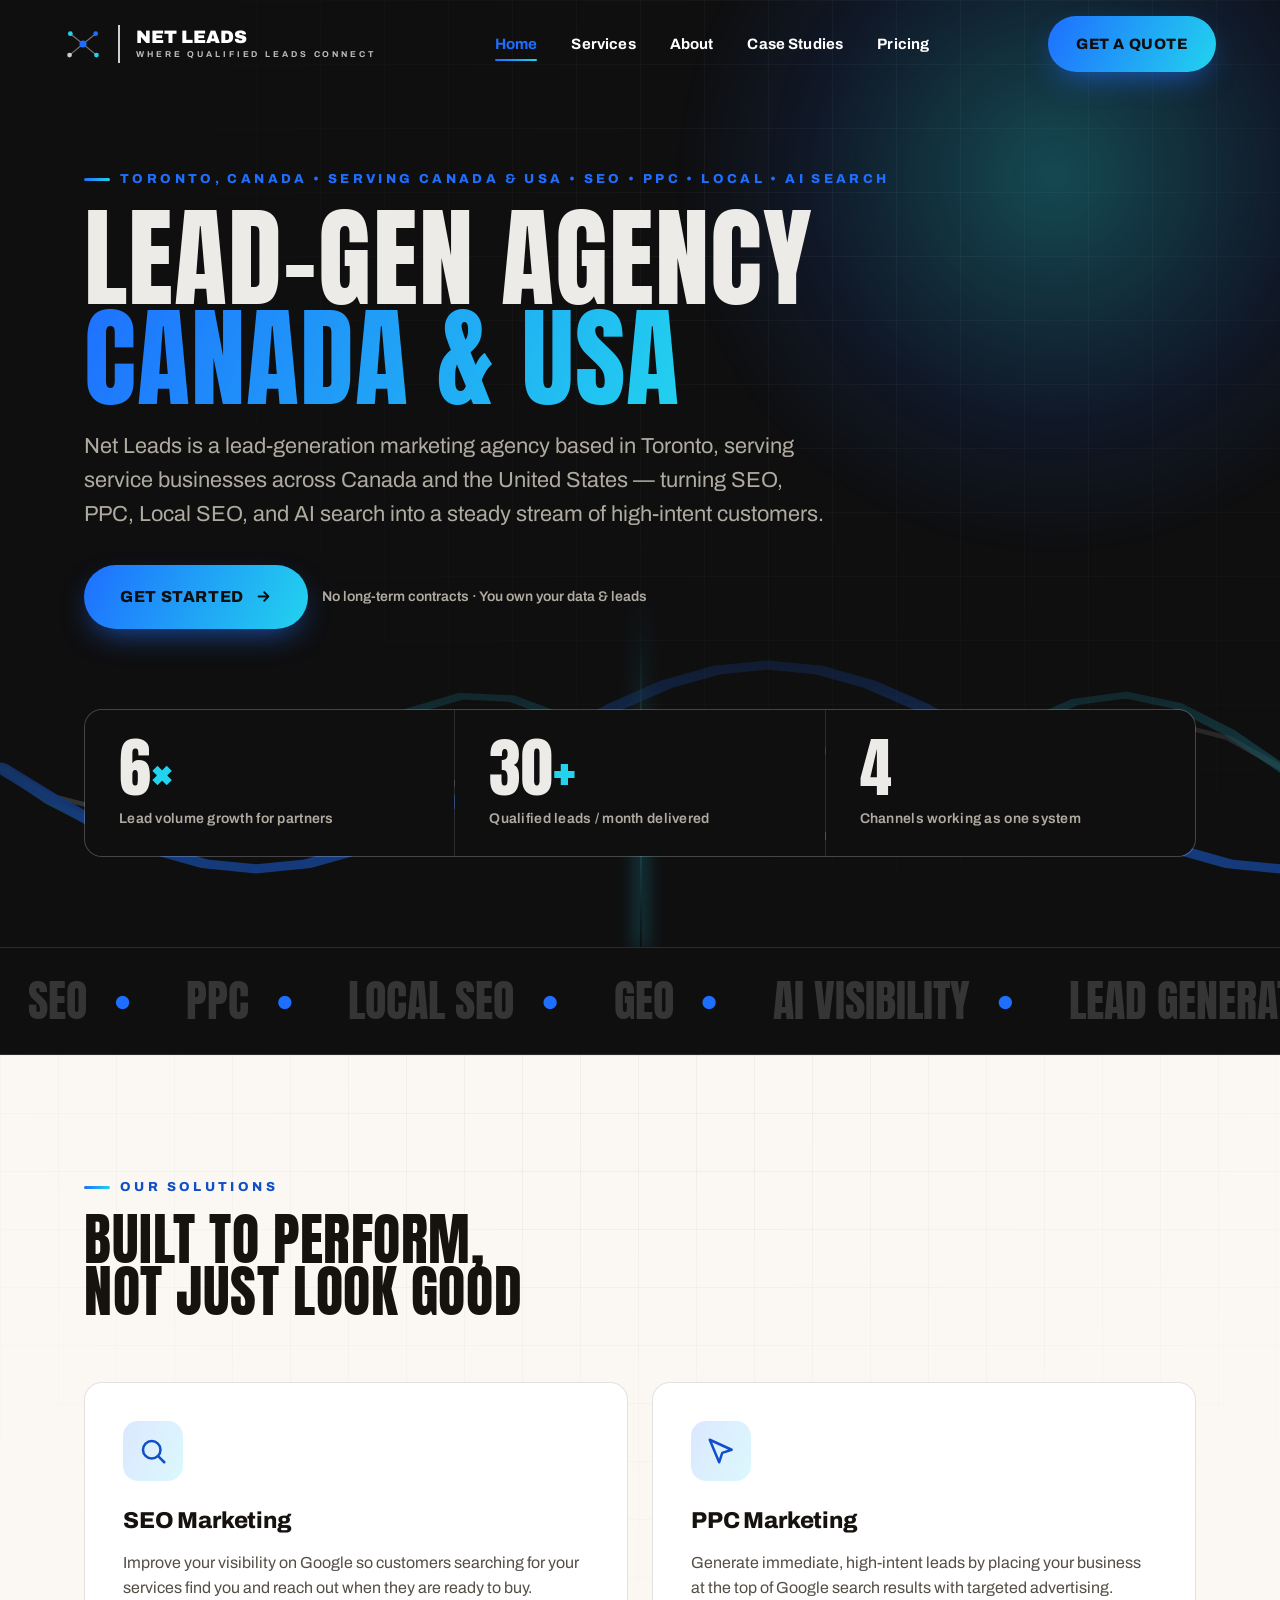
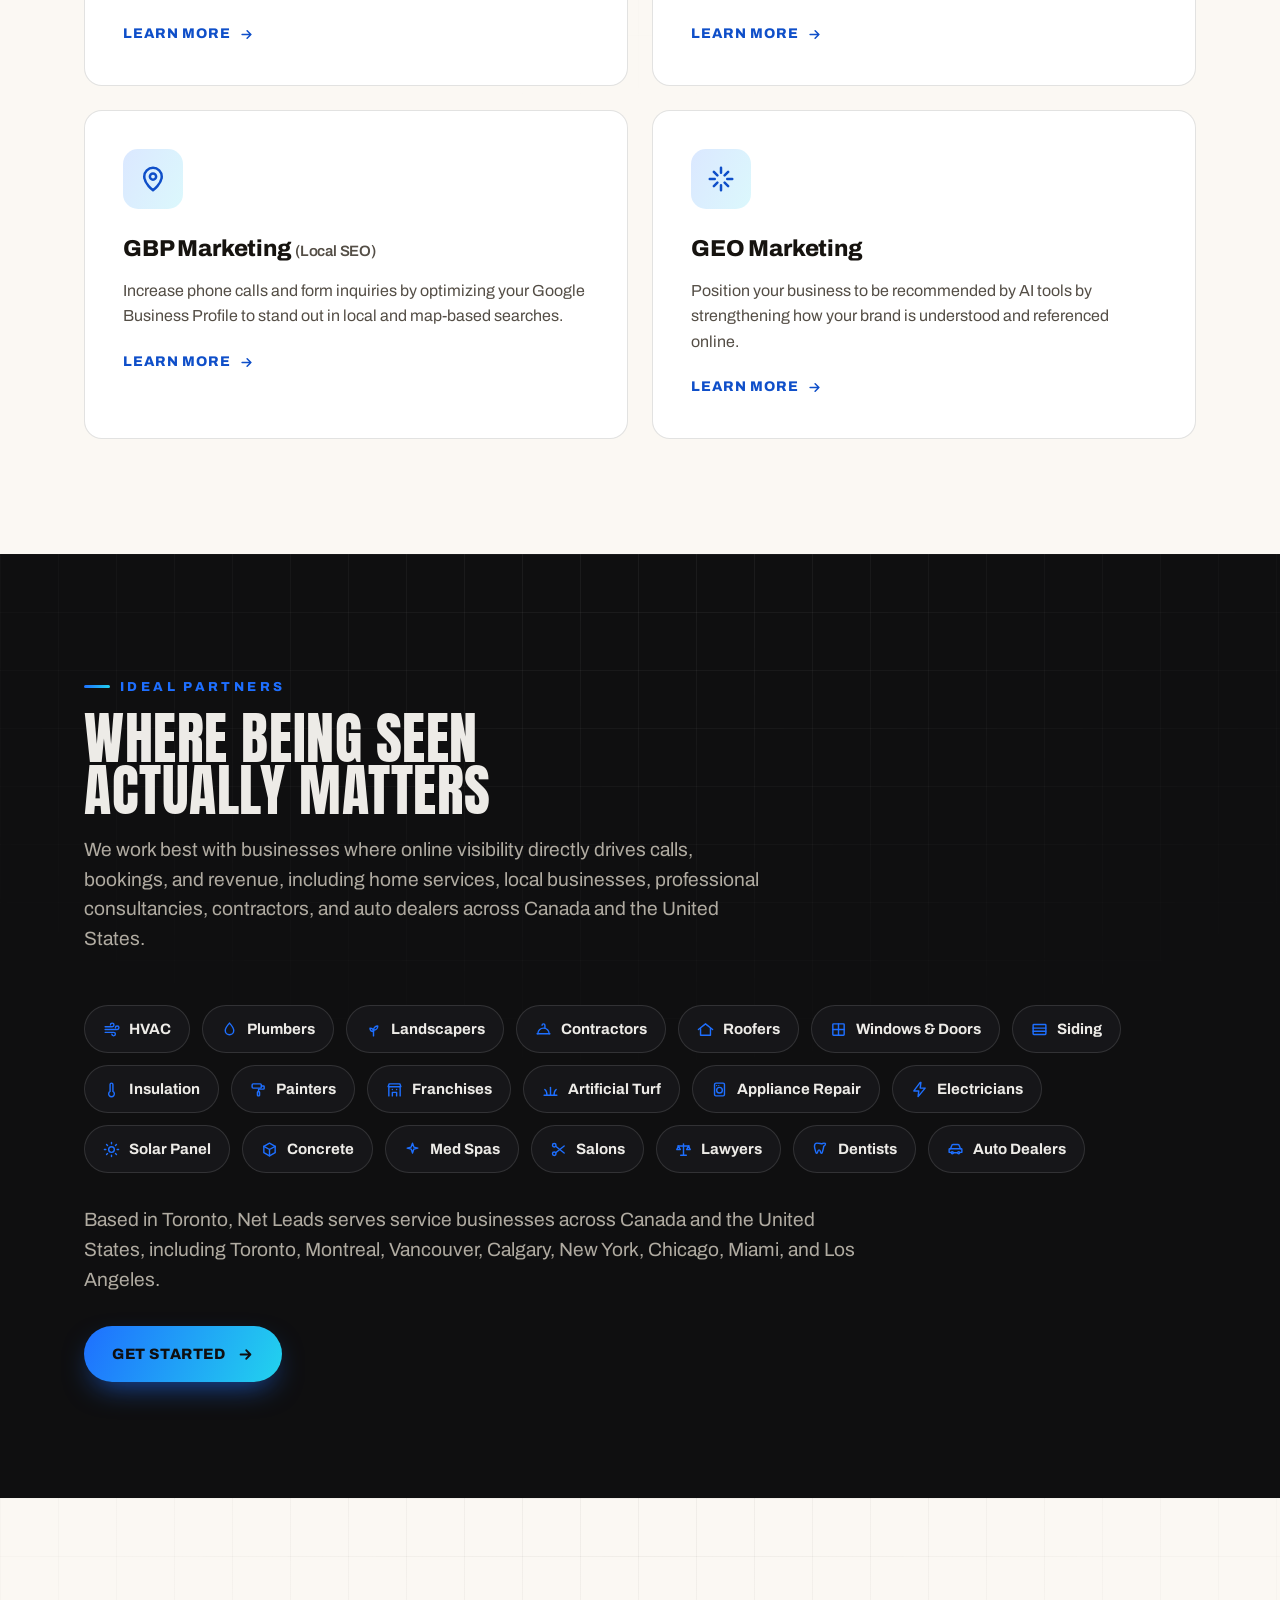
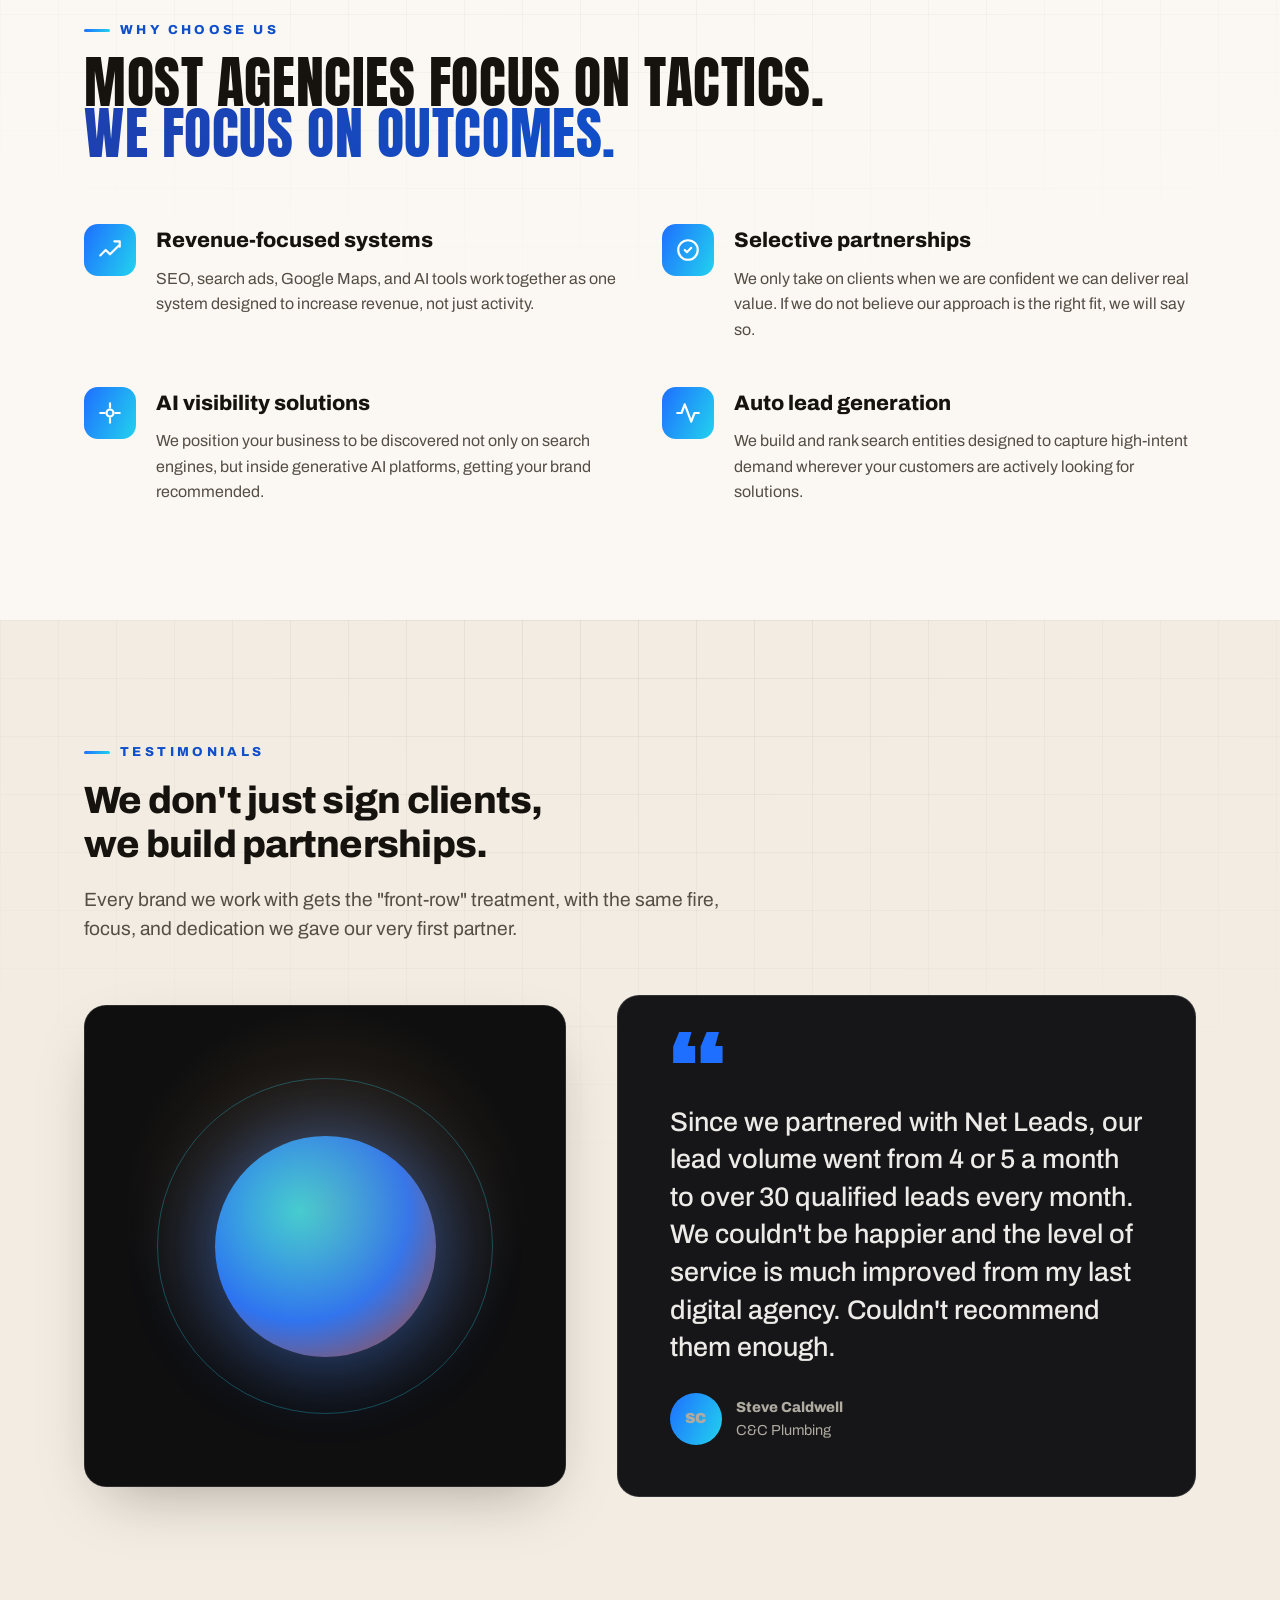
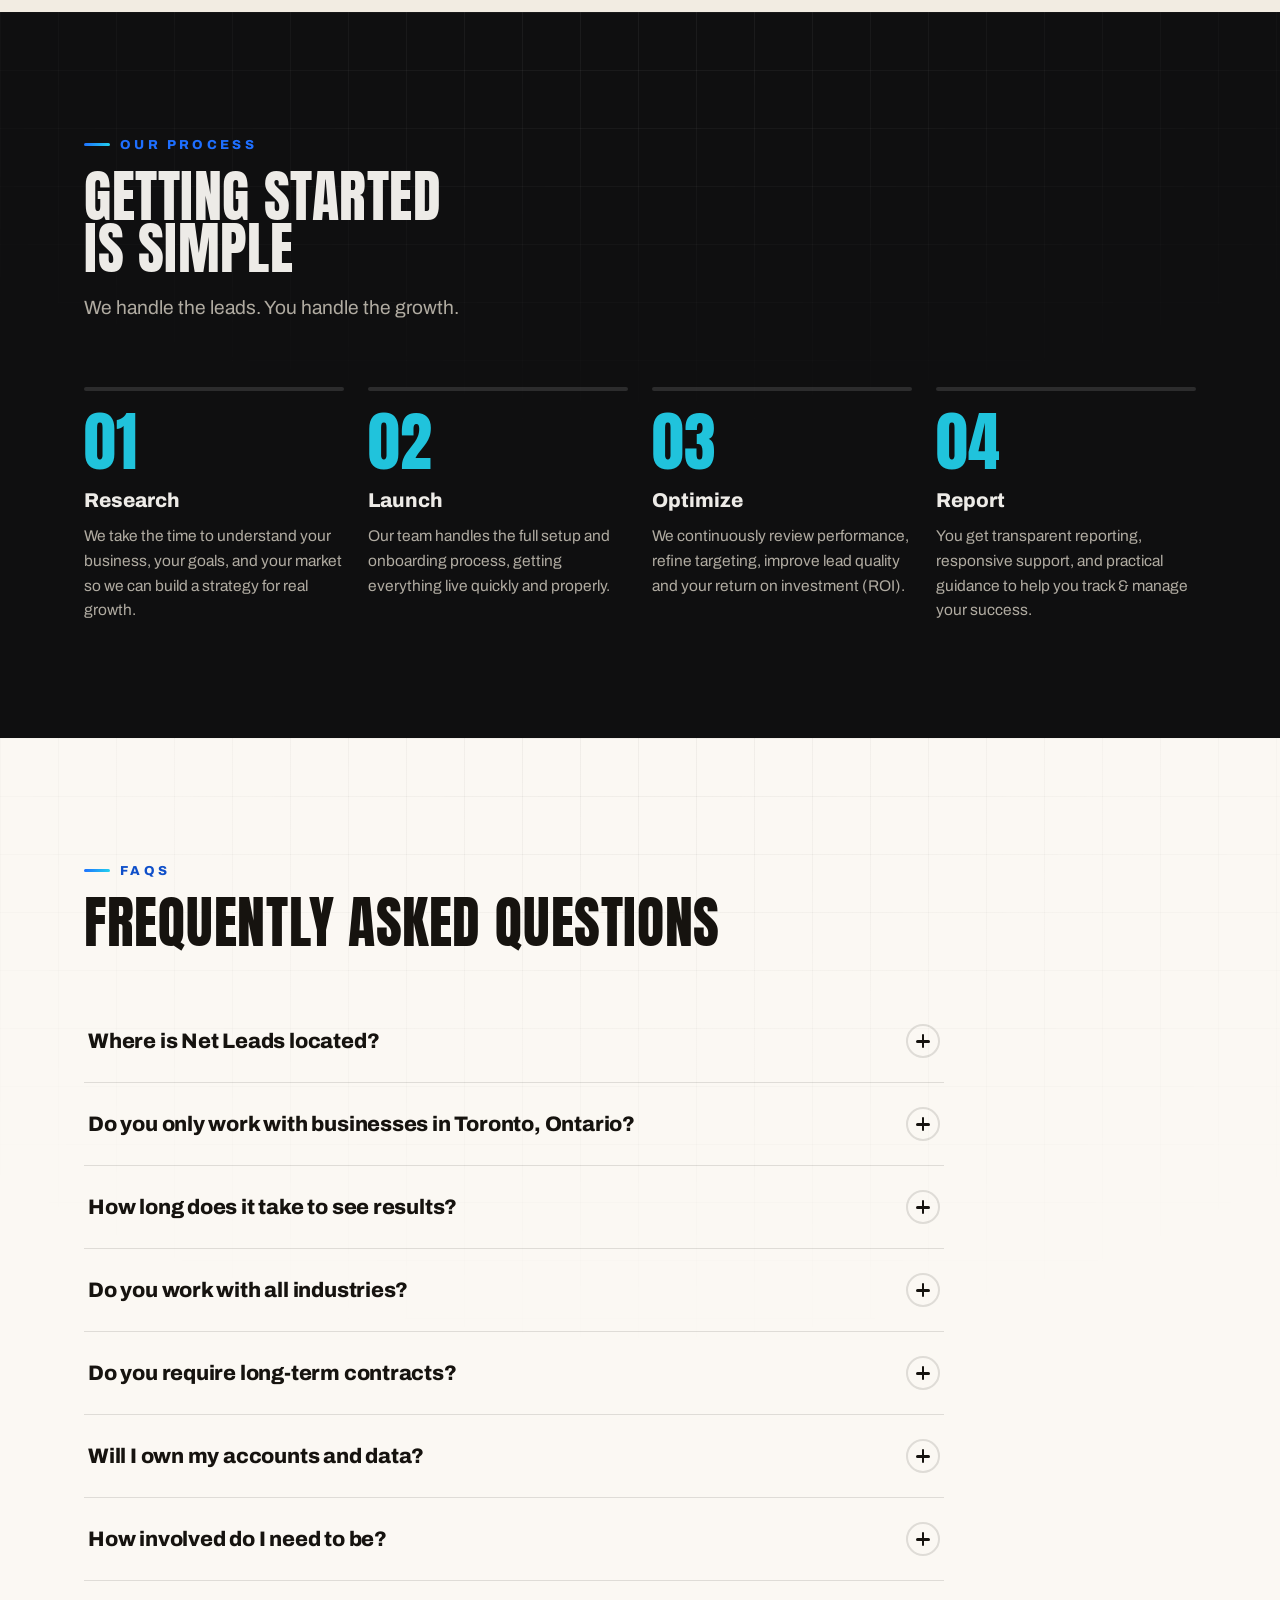
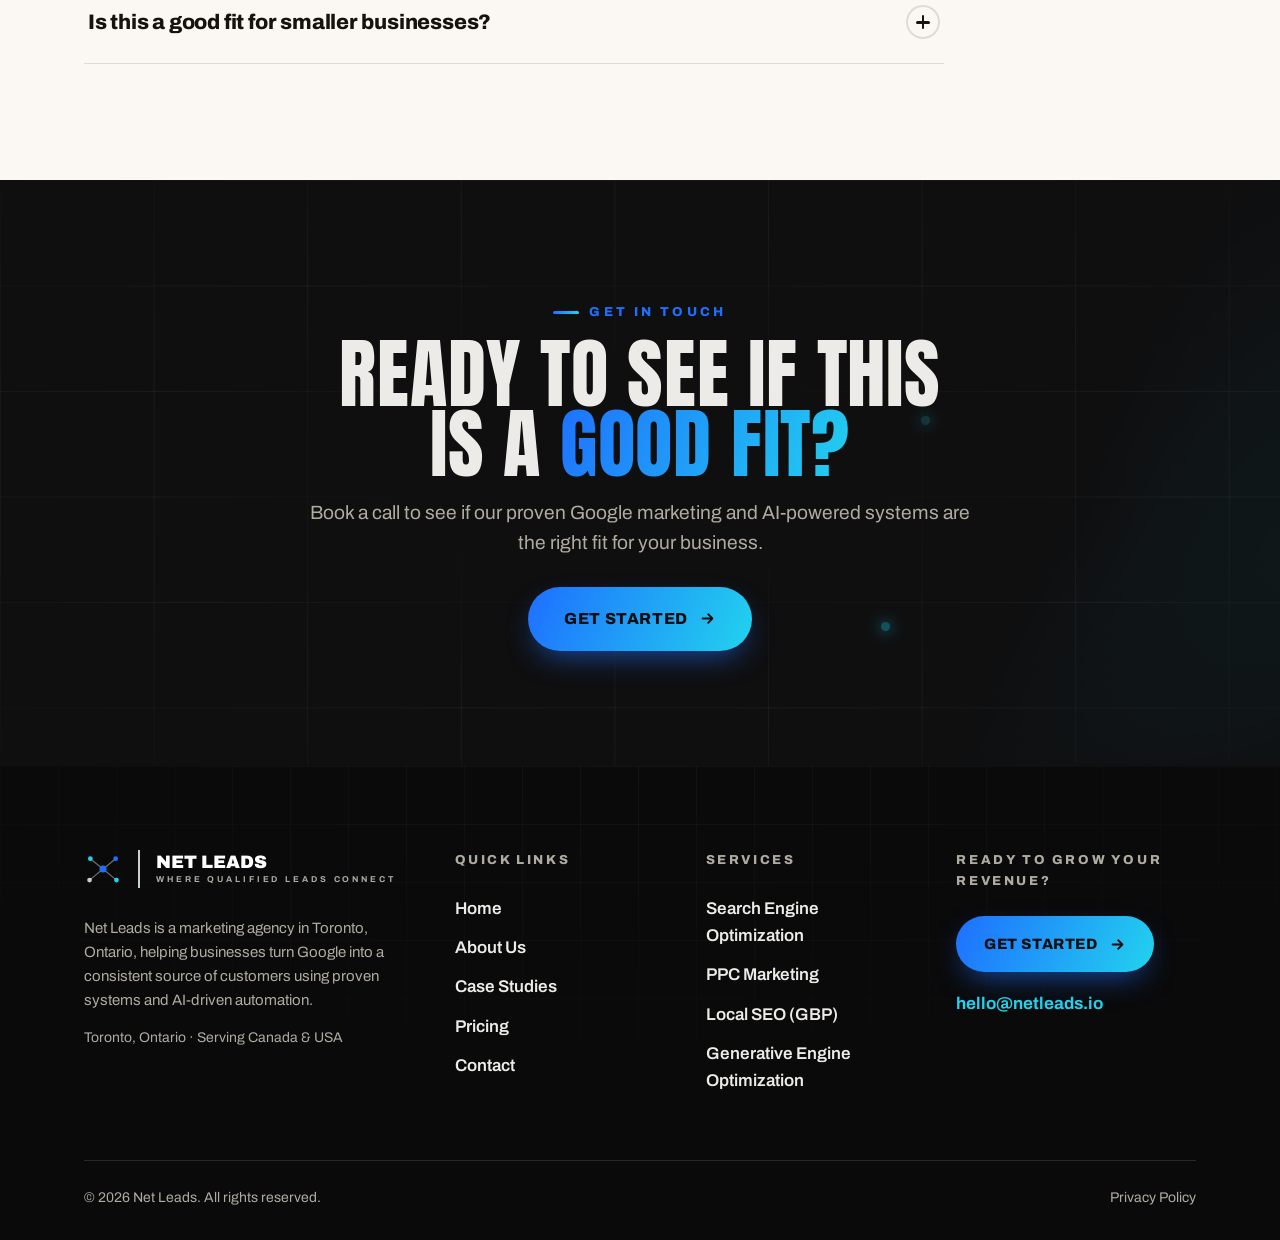
==== index.html @ 5fda244d "Initial Net Leads site (clone of HeadbangerMarketing, recolored electric blue→cyan, network-nodes lo" ====
<!DOCTYPE html>
<html lang="en">
<head>
<meta charset="UTF-8" />
<script>if(location.pathname.endsWith('/index.html'))location.replace(location.pathname.replace(/index\.html$/,'')+location.search+location.hash);</script>
<meta name="viewport" content="width=device-width, initial-scale=1" />
<title>Lead-Gen Marketing Agency Serving Canada &amp; USA | Net Leads</title>
<meta name="description" content="Net Leads is a lead-generation marketing agency based in Toronto and serving Canada &amp; the USA — turning SEO, PPC, Local SEO &amp; AI search into a steady stream of high-intent leads." />
<script>document.documentElement.className += " js";</script>
<link rel="preconnect" href="https://fonts.googleapis.com" />
<link rel="preconnect" href="https://fonts.gstatic.com" crossorigin />
<link href="https://fonts.googleapis.com/css2?family=Anton&family=Archivo:wght@400;500;600;700;800;900&display=swap" rel="stylesheet" />
<link rel="stylesheet" href="/styles.css" />
<link rel="stylesheet" href="/creatives.css" />
<link rel="icon" href="/assets/favicon.svg" type="image/svg+xml" />
<link rel="icon" type="image/png" sizes="32x32" href="/assets/favicon-32.png" />
<link rel="apple-touch-icon" href="/assets/favicon.png" />
<link rel="canonical" href="https://netleads.io/" />
<meta property="og:type" content="website" />
<meta property="og:site_name" content="Net Leads" />
<meta property="og:title" content="Lead-Gen Marketing Agency Serving Canada &amp; USA | Net Leads" />
<meta property="og:description" content="A Toronto-based lead-gen marketing agency turning SEO, PPC, Local SEO &amp; AI search into a steady stream of high-intent leads for service businesses across Canada and the United States." />
<meta property="og:url" content="https://netleads.io/" />
<meta property="og:image" content="https://netleads.io/assets/og.png" />
<meta property="og:image:width" content="1200" />
<meta property="og:image:height" content="630" />
<meta property="og:locale" content="en_CA" />
<meta name="twitter:card" content="summary_large_image" />
<meta name="twitter:title" content="Lead-Gen Marketing Agency Serving Canada &amp; USA | Net Leads" />
<meta name="twitter:description" content="A Toronto-based lead-gen marketing agency turning SEO, PPC, Local SEO &amp; AI search into a steady stream of high-intent leads for service businesses across Canada and the United States." />
<meta name="twitter:image" content="https://netleads.io/assets/og.png" />
<script type="application/ld+json">{"@context": "https://schema.org", "@graph": [{"@type": "ProfessionalService", "@id": "https://netleads.io/#org", "name": "Net Leads", "description": "Net Leads is a lead-generation marketing agency based in Toronto, Ontario, serving service businesses across Canada and the United States with proven SEO, PPC, Local SEO (GBP), and AI search systems that drive a steady, predictable stream of high-intent customers.", "url": "https://netleads.io/", "logo": "https://netleads.io/assets/og.png", "image": "https://netleads.io/assets/og.png", "email": "hello@netleads.io", "telephone": "+1-888-638-5323", "address": {"@type": "PostalAddress", "addressLocality": "Toronto", "addressRegion": "ON", "addressCountry": "CA"}, "geo": {"@type": "GeoCoordinates", "latitude": 43.6532, "longitude": -79.3832}, "knowsAbout": ["Marketing Agency", "Search Engine Optimization", "PPC Marketing", "Local SEO", "Google Business Profile", "Generative Engine Optimization", "AI Search Marketing"], "areaServed": [{"@type": "Country", "name": "Canada"}, {"@type": "Country", "name": "United States"}]}, {"@type": "WebSite", "@id": "https://netleads.io/#website", "url": "https://netleads.io/", "name": "Net Leads", "publisher": {"@id": "https://netleads.io/#org"}}, {"@type": "FAQPage", "mainEntity": [{"@type": "Question", "name": "Where is Net Leads located?", "acceptedAnswer": {"@type": "Answer", "text": "Net Leads is a marketing agency based in Toronto, Ontario, serving service businesses across Canada and the United States. You can reach the team at (888) 638-5323 or hello@netleads.io."}}, {"@type": "Question", "name": "Do you only work with businesses in Toronto, Ontario?", "acceptedAnswer": {"@type": "Answer", "text": "No. Net Leads is based in Toronto, Ontario and works with service businesses across Canada and the United States. In-person strategy for Greater Toronto Area clients when it helps, while everything else is handled remotely."}}, {"@type": "Question", "name": "How long does it take to see results?", "acceptedAnswer": {"@type": "Answer", "text": "Some channels like PPC and AI lead capture can generate leads quickly once launched. SEO, GEO, and GBP are longer-term strategies that build momentum over time. We focus on steady, measurable progress rather than short-lived spikes."}}, {"@type": "Question", "name": "Do you work with all industries?", "acceptedAnswer": {"@type": "Answer", "text": "We work best with service-based businesses that rely on inbound leads and want predictable growth. This includes home services, local businesses, and professional service providers."}}, {"@type": "Question", "name": "Do you require long-term contracts?", "acceptedAnswer": {"@type": "Answer", "text": "We believe trust is earned through performance and communication. While some strategies require time to show full results, our focus is on building partnerships, not locking clients into rigid commitments."}}, {"@type": "Question", "name": "Will I own my accounts and data?", "acceptedAnswer": {"@type": "Answer", "text": "Yes. You always retain ownership of your website, advertising accounts, data, and leads. We build systems that support your business, not dependencies that trap you."}}, {"@type": "Question", "name": "How involved do I need to be?", "acceptedAnswer": {"@type": "Answer", "text": "We handle strategy, setup, and optimization. Your role is to respond to leads and provide feedback so we can continue improving performance. We keep communication simple and focused."}}, {"@type": "Question", "name": "Is this a good fit for smaller businesses?", "acceptedAnswer": {"@type": "Answer", "text": "If your business is ready to handle more leads and wants to grow intentionally, this can be a strong fit. We aim for sustainable growth that aligns with your capacity, not overwhelm."}}]}]}</script>
</head>
<body>

<!-- ===================== NAV ===================== -->
<header class="nav">
  <a class="logo" href="/" aria-label="Net Leads home">
    <span class="netmark netmark--animate" aria-hidden="true"><svg viewBox="0 0 48 48" fill="none"><line class="nm-l" x1="24" y1="24" x2="8" y2="11"/><line class="nm-l" x1="24" y1="24" x2="40" y2="11"/><line class="nm-l" x1="24" y1="24" x2="7" y2="38"/><line class="nm-l" x1="24" y1="24" x2="41" y2="38"/><circle class="nm-s s1" cx="8" cy="11" r="3"/><circle class="nm-s s2" cx="40" cy="11" r="3"/><circle class="nm-s s3" cx="7" cy="38" r="3"/><circle class="nm-s s4" cx="41" cy="38" r="3"/><circle class="nm-c" cx="24" cy="24" r="4.5"/></svg></span>
    <span class="divider" aria-hidden="true"></span>
    <span class="lockup">
      <span class="name">Net Leads</span>
      <span class="tagline">Where Qualified Leads Connect</span>
    </span>
  </a>
  <nav class="nav__links" aria-label="Primary">
    <a class="nav__link is-active" href="/">Home</a>
    <div class="nav__item">
      <a class="nav__link" href="/services/">Services</a>
      <div class="nav__menu">
        <a href="/services/#seo">SEO Marketing</a>
        <a href="/services/#ppc">PPC Marketing</a>
        <a href="/services/#gbp">Local SEO (GBP)</a>
        <a href="/services/#geo">GEO Marketing</a>
      </div>
    </div>
    <a class="nav__link" href="/about/">About</a>
    <a class="nav__link" href="/case-studies/">Case Studies</a>
    <a class="nav__link" href="/pricing/">Pricing</a>
  </nav>
  <div class="nav__right">
    <a class="btn btn--primary" href="/contact/">Get A Quote</a>
    <button class="nav__burger" aria-label="Menu"><span></span></button>
  </div>
</header>

<div class="drawer" aria-hidden="true">
  <a href="/">Home</a>
  <a href="/services/">Services</a>
  <a class="sub" href="/services/#seo">SEO Marketing</a>
  <a class="sub" href="/services/#ppc">PPC Marketing</a>
  <a class="sub" href="/services/#gbp">Local SEO (GBP)</a>
  <a class="sub" href="/services/#geo">GEO Marketing</a>
  <a href="/about/">About</a>
  <a href="/case-studies/">Case Studies</a>
  <a href="/pricing/">Pricing</a>
  <a class="btn btn--primary drawer__cta" href="/contact/">Get A Quote</a>
</div>

<!-- ===================== HERO ===================== -->
<section class="hero">
  <div class="hero__bg" aria-hidden="true">
    <div class="hero__grid"></div>
    <div class="hero__glow"></div>
    <div class="hero__wave"><div class="creative" data-creative="wave"></div></div>
  </div>
  <div class="wrap hero__inner">
    <span class="eyebrow" data-reveal>Toronto, Canada • Serving Canada &amp; USA • SEO • PPC • Local • AI Search</span>
    <h1 class="display h-xxl" data-reveal data-d="1">Lead-Gen Agency<br /><span class="grad-text">Canada &amp; USA</span></h1>
    <p class="lead" data-reveal data-d="2">Net Leads is a lead-generation marketing agency based in Toronto, serving service businesses across Canada and the United States — turning SEO, PPC, Local SEO, and AI search into a steady stream of high-intent customers.</p>
    <div class="hero__cta" data-reveal data-d="3">
      <a class="btn btn--primary btn--lg" href="/contact/">Get Started
        <svg viewBox="0 0 24 24" fill="none" stroke="currentColor" stroke-width="2.5" stroke-linecap="round" stroke-linejoin="round"><path d="M5 12h14M13 6l6 6-6 6"/></svg>
      </a>
<span class="hero__note">No long-term contracts · You own your data &amp; leads</span>
    </div>

    <div class="stats" data-reveal data-d="4">
      <div class="stat">
        <div class="stat__num"><span data-count="6">0</span><span class="unit">×</span></div>
        <div class="stat__label">Lead volume growth for partners</div>
      </div>
      <div class="stat">
        <div class="stat__num"><span data-count="30">0</span><span class="unit">+</span></div>
        <div class="stat__label">Qualified leads / month delivered</div>
      </div>
      <div class="stat">
        <div class="stat__num"><span data-count="4">0</span><span class="unit"></span></div>
        <div class="stat__label">Channels working as one system</div>
      </div>
    </div>
  </div>
</section>

<!-- ===================== MARQUEE ===================== -->
<div class="marquee" aria-hidden="true">
  <div class="marquee__track">
    <span>SEO</span><span>PPC</span><span>Local SEO</span><span>GEO</span><span>AI Visibility</span><span>Lead Generation</span><span>Revenue</span>
    <span>SEO</span><span>PPC</span><span>Local SEO</span><span>GEO</span><span>AI Visibility</span><span>Lead Generation</span><span>Revenue</span>
  </div>
</div>

<!-- ===================== SERVICES ===================== -->
<section class="section" id="services">
  <div class="wrap">
    <div class="head" data-reveal>
      <span class="eyebrow">Our Solutions</span>
      <h2 class="display h-l">Built to Perform,<br />Not Just Look Good</h2>
    </div>
    <div class="cards cards--4">

      <article class="card" data-reveal data-d="1">
        <div class="card__icon" aria-hidden="true">
          <svg viewBox="0 0 24 24" fill="none" stroke="currentColor" stroke-width="2" stroke-linecap="round" stroke-linejoin="round"><circle cx="11" cy="11" r="7"/><path d="m21 21-4.3-4.3"/></svg>
        </div>
        <h3>SEO Marketing</h3>
        <p>Improve your visibility on Google so customers searching for your services find you and reach out when they are ready to buy.</p>
        <a class="card__more" href="/services/#seo">Learn more
          <svg viewBox="0 0 24 24" fill="none" stroke="currentColor" stroke-width="2.5" stroke-linecap="round" stroke-linejoin="round"><path d="M5 12h14M13 6l6 6-6 6"/></svg>
        </a>
      </article>

      <article class="card" data-reveal data-d="2">
        <div class="card__icon" aria-hidden="true">
          <svg viewBox="0 0 24 24" fill="none" stroke="currentColor" stroke-width="2" stroke-linecap="round" stroke-linejoin="round"><path d="m3 3 7.5 18 2.5-7.5L20.5 11 3 3Z"/></svg>
        </div>
        <h3>PPC Marketing</h3>
        <p>Generate immediate, high-intent leads by placing your business at the top of Google search results with targeted advertising.</p>
        <a class="card__more" href="/services/#ppc">Learn more
          <svg viewBox="0 0 24 24" fill="none" stroke="currentColor" stroke-width="2.5" stroke-linecap="round" stroke-linejoin="round"><path d="M5 12h14M13 6l6 6-6 6"/></svg>
        </a>
      </article>

      <article class="card" data-reveal data-d="3">
        <div class="card__icon" aria-hidden="true">
          <svg viewBox="0 0 24 24" fill="none" stroke="currentColor" stroke-width="2" stroke-linecap="round" stroke-linejoin="round"><path d="M12 21s-7-5.2-7-11a7 7 0 0 1 14 0c0 5.8-7 11-7 11Z"/><circle cx="12" cy="10" r="2.5"/></svg>
        </div>
        <h3>GBP Marketing <span style="color:var(--text-mut);font-weight:600;font-size:15px">(Local SEO)</span></h3>
        <p>Increase phone calls and form inquiries by optimizing your Google Business Profile to stand out in local and map-based searches.</p>
        <a class="card__more" href="/services/#gbp">Learn more
          <svg viewBox="0 0 24 24" fill="none" stroke="currentColor" stroke-width="2.5" stroke-linecap="round" stroke-linejoin="round"><path d="M5 12h14M13 6l6 6-6 6"/></svg>
        </a>
      </article>

      <article class="card" data-reveal data-d="4">
        <div class="card__icon" aria-hidden="true">
          <svg viewBox="0 0 24 24" fill="none" stroke="currentColor" stroke-width="2" stroke-linecap="round" stroke-linejoin="round"><path d="M12 3v4M12 17v4M3 12h4M17 12h4M6.3 6.3l2.8 2.8M14.9 14.9l2.8 2.8M17.7 6.3l-2.8 2.8M9.1 14.9l-2.8 2.8"/></svg>
        </div>
        <h3>GEO Marketing</h3>
        <p>Position your business to be recommended by AI tools by strengthening how your brand is understood and referenced online.</p>
        <a class="card__more" href="/services/#geo">Learn more
          <svg viewBox="0 0 24 24" fill="none" stroke="currentColor" stroke-width="2.5" stroke-linecap="round" stroke-linejoin="round"><path d="M5 12h14M13 6l6 6-6 6"/></svg>
        </a>
      </article>

    </div>
  </div>
</section>

<!-- ===================== IDEAL PARTNERS ===================== -->
<section class="section section--ink">
  <div class="wrap">
    <div class="head" data-reveal>
      <span class="eyebrow">Ideal Partners</span>
      <h2 class="display h-l">Where Being Seen<br />Actually Matters</h2>
      <p class="lead">We work best with businesses where online visibility directly drives calls, bookings, and revenue, including home services, local businesses, professional consultancies, contractors, and auto dealers across Canada and the United States.</p>
    </div>
    <div class="tags" data-reveal data-d="1">
      <span class="tag"><svg viewBox="0 0 24 24" fill="none" stroke="currentColor" stroke-width="2" stroke-linecap="round" stroke-linejoin="round"><path d="M3 8h10a2.5 2.5 0 1 0-2.5-2.5"/><path d="M3 12h17a2.5 2.5 0 1 0-2.5-2.5"/><path d="M3 16h12a2.5 2.5 0 1 1-2.5 2.5"/></svg>HVAC</span>
      <span class="tag"><svg viewBox="0 0 24 24" fill="none" stroke="currentColor" stroke-width="2" stroke-linecap="round" stroke-linejoin="round"><path d="M12 3s6 6.5 6 10.5a6 6 0 0 1-12 0C6 9.5 12 3 12 3Z"/></svg>Plumbers</span>
      <span class="tag"><svg viewBox="0 0 24 24" fill="none" stroke="currentColor" stroke-width="2" stroke-linecap="round" stroke-linejoin="round"><path d="M12 21v-8"/><path d="M12 13c0-3.3 2.7-6 6-6 0 3.3-2.7 6-6 6Z"/><path d="M12 15c0-2.8-2.2-5-5-5 0 2.8 2.2 5 5 5Z"/></svg>Landscapers</span>
      <span class="tag"><svg viewBox="0 0 24 24" fill="none" stroke="currentColor" stroke-width="2" stroke-linecap="round" stroke-linejoin="round"><path d="M3 18h18"/><path d="M4 18a8 8 0 0 1 16 0"/><path d="M10 6a2 2 0 0 1 4 0v4"/></svg>Contractors</span>
      <span class="tag"><svg viewBox="0 0 24 24" fill="none" stroke="currentColor" stroke-width="2" stroke-linecap="round" stroke-linejoin="round"><path d="M2 12l10-8 10 8"/><path d="M5 10.5V20h14v-9.5"/></svg>Roofers</span>
      <span class="tag"><svg viewBox="0 0 24 24" fill="none" stroke="currentColor" stroke-width="2" stroke-linecap="round" stroke-linejoin="round"><rect x="4" y="4" width="16" height="16" rx="1"/><path d="M12 4v16M4 12h16"/></svg>Windows &amp; Doors</span>
      <span class="tag"><svg viewBox="0 0 24 24" fill="none" stroke="currentColor" stroke-width="2" stroke-linecap="round" stroke-linejoin="round"><rect x="3" y="5" width="18" height="14" rx="1"/><path d="M3 10h18M3 14.5h18"/></svg>Siding</span>
      <span class="tag"><svg viewBox="0 0 24 24" fill="none" stroke="currentColor" stroke-width="2" stroke-linecap="round" stroke-linejoin="round"><path d="M14 14.8V5a2 2 0 1 0-4 0v9.8a4 4 0 1 0 4 0Z"/></svg>Insulation</span>
      <span class="tag"><svg viewBox="0 0 24 24" fill="none" stroke="currentColor" stroke-width="2" stroke-linecap="round" stroke-linejoin="round"><rect x="3" y="4" width="13" height="6" rx="1.5"/><path d="M16 7h3a1 1 0 0 1 1 1v2.5a1 1 0 0 1-1 1h-6a1 1 0 0 0-1 1V15"/><rect x="10.5" y="15" width="3" height="6" rx="1"/></svg>Painters</span>
      <span class="tag"><svg viewBox="0 0 24 24" fill="none" stroke="currentColor" stroke-width="2" stroke-linecap="round" stroke-linejoin="round"><path d="M4 21V8h16v13"/><path d="M3 8l1.5-4h15L21 8"/><path d="M9 21v-5h6v5"/><path d="M9 12h.01M15 12h.01"/></svg>Franchises</span>
      <span class="tag"><svg viewBox="0 0 24 24" fill="none" stroke="currentColor" stroke-width="2" stroke-linecap="round" stroke-linejoin="round"><path d="M3 20h18"/><path d="M7 20c0-4-1-6.5-3-8"/><path d="M12 20V9"/><path d="M17 20c0-4 1-6.5 3-8"/></svg>Artificial Turf</span>
      <span class="tag"><svg viewBox="0 0 24 24" fill="none" stroke="currentColor" stroke-width="2" stroke-linecap="round" stroke-linejoin="round"><rect x="5" y="3" width="14" height="18" rx="2"/><circle cx="12" cy="13" r="4"/><path d="M8 6.5h.01M11 6.5h.01"/></svg>Appliance Repair</span>
      <span class="tag"><svg viewBox="0 0 24 24" fill="none" stroke="currentColor" stroke-width="2" stroke-linecap="round" stroke-linejoin="round"><path d="M13 2L4 14h7l-1 8 10-12h-7l1-8Z"/></svg>Electricians</span>
      <span class="tag"><svg viewBox="0 0 24 24" fill="none" stroke="currentColor" stroke-width="2" stroke-linecap="round" stroke-linejoin="round"><circle cx="12" cy="12" r="4"/><path d="M12 2v2M12 20v2M2 12h2M20 12h2M5 5l1.4 1.4M17.6 17.6L19 19M19 5l-1.4 1.4M6.4 17.6L5 19"/></svg>Solar Panel</span>
      <span class="tag"><svg viewBox="0 0 24 24" fill="none" stroke="currentColor" stroke-width="2" stroke-linecap="round" stroke-linejoin="round"><path d="M12 3l8 4.5v9L12 21l-8-4.5v-9L12 3Z"/><path d="M4 7.5l8 4.5 8-4.5M12 12v9"/></svg>Concrete</span>
      <span class="tag"><svg viewBox="0 0 24 24" fill="none" stroke="currentColor" stroke-width="2" stroke-linecap="round" stroke-linejoin="round"><path d="M12 3l1.9 5.6L19.5 10l-5.6 1.4L12 17l-1.9-5.6L4.5 10l5.6-1.4L12 3Z"/></svg>Med Spas</span>
      <span class="tag"><svg viewBox="0 0 24 24" fill="none" stroke="currentColor" stroke-width="2" stroke-linecap="round" stroke-linejoin="round"><circle cx="6" cy="6" r="2.5"/><circle cx="6" cy="18" r="2.5"/><path d="M8 7.5L20 17M8 16.5L20 7"/></svg>Salons</span>
      <span class="tag"><svg viewBox="0 0 24 24" fill="none" stroke="currentColor" stroke-width="2" stroke-linecap="round" stroke-linejoin="round"><path d="M12 4v16"/><path d="M8 20h8"/><path d="M4 7h16"/><path d="M5 7l-2.5 5h5L5 7Z"/><path d="M19 7l-2.5 5h5L19 7Z"/></svg>Lawyers</span>
      <span class="tag"><svg viewBox="0 0 24 24" fill="none" stroke="currentColor" stroke-width="2" stroke-linecap="round" stroke-linejoin="round"><path d="M7 3c-2.2 0-3.5 1.6-3.5 4.5 0 3.5 1.2 5.5 2 8.5.5 1.8 2 2 2.4-.2.3-1.7.5-3.3 2.1-3.3s1.8 1.6 2.1 3.3c.4 2.2 1.9 2 2.4.2.8-3 2-5 2-8.5C20.5 4.6 19.2 3 17 3c-1.4 0-2.3.8-3 .8S8.4 3 7 3Z"/></svg>Dentists</span>
      <span class="tag"><svg viewBox="0 0 24 24" fill="none" stroke="currentColor" stroke-width="2" stroke-linecap="round" stroke-linejoin="round"><path d="M5 11l1.6-4.4A2 2 0 0 1 8.5 5h7a2 2 0 0 1 1.9 1.6L19 11"/><path d="M4 11h16a1 1 0 0 1 1 1v4h-3M7 16H3v-4a1 1 0 0 1 1-1"/><circle cx="7.5" cy="16.5" r="1.5"/><circle cx="16.5" cy="16.5" r="1.5"/><path d="M9 16.5h6"/></svg>Auto Dealers</span>
    </div>
    <p class="lead" style="margin-top:32px;max-width:780px" data-reveal data-d="2">Based in Toronto, Net Leads serves service businesses across Canada and the United States, including Toronto, Montreal, Vancouver, Calgary, New York, Chicago, Miami, and Los Angeles.</p>
    <div style="margin-top:32px" data-reveal data-d="3">
      <a class="btn btn--primary" href="/contact/">Get Started
        <svg viewBox="0 0 24 24" fill="none" stroke="currentColor" stroke-width="2.5" stroke-linecap="round" stroke-linejoin="round"><path d="M5 12h14M13 6l6 6-6 6"/></svg>
      </a>
    </div>
  </div>
</section>

<!-- ===================== WHY US ===================== -->
<section class="section">
  <div class="wrap">
    <div class="head" data-reveal>
      <span class="eyebrow">Why Choose Us</span>
      <h2 class="display h-l">Most agencies focus on tactics.<br /><span class="grad-text">We focus on outcomes.</span></h2>
    </div>
    <div class="cards cards--two">
      <div class="feat" data-reveal data-d="1">
        <div class="feat__mark" aria-hidden="true"><svg viewBox="0 0 24 24" fill="none" stroke="currentColor" stroke-width="2" stroke-linecap="round" stroke-linejoin="round"><path d="M3 17l5-5 4 4 8-8"/><path d="M16 4h5v5"/></svg></div>
        <div><h3>Revenue-focused systems</h3><p>SEO, search ads, Google Maps, and AI tools work together as one system designed to increase revenue, not just activity.</p></div>
      </div>
      <div class="feat" data-reveal data-d="2">
        <div class="feat__mark" aria-hidden="true"><svg viewBox="0 0 24 24" fill="none" stroke="currentColor" stroke-width="2" stroke-linecap="round" stroke-linejoin="round"><path d="M9 12l2 2 4-4"/><circle cx="12" cy="12" r="9"/></svg></div>
        <div><h3>Selective partnerships</h3><p>We only take on clients when we are confident we can deliver real value. If we do not believe our approach is the right fit, we will say so.</p></div>
      </div>
      <div class="feat" data-reveal data-d="3">
        <div class="feat__mark" aria-hidden="true"><svg viewBox="0 0 24 24" fill="none" stroke="currentColor" stroke-width="2" stroke-linecap="round" stroke-linejoin="round"><path d="M12 3v4M12 17v4M3 12h4M17 12h4"/><circle cx="12" cy="12" r="3.2"/></svg></div>
        <div><h3>AI visibility solutions</h3><p>We position your business to be discovered not only on search engines, but inside generative AI platforms, getting your brand recommended.</p></div>
      </div>
      <div class="feat" data-reveal data-d="4">
        <div class="feat__mark" aria-hidden="true"><svg viewBox="0 0 24 24" fill="none" stroke="currentColor" stroke-width="2" stroke-linecap="round" stroke-linejoin="round"><path d="M22 12h-4l-3 8-6-16-3 8H2"/></svg></div>
        <div><h3>Auto lead generation</h3><p>We build and rank search entities designed to capture high-intent demand wherever your customers are actively looking for solutions.</p></div>
      </div>
    </div>
  </div>
</section>

<!-- ===================== TESTIMONIAL ===================== -->
<section class="section section--paper2">
  <div class="wrap">
    <div class="head" style="max-width:680px;margin-bottom:clamp(36px,4vw,52px)" data-reveal>
      <span class="eyebrow">Testimonials</span>
      <h2 class="display h-m" style="text-transform:none;font-family:var(--font-body);font-weight:800;letter-spacing:-.02em;line-height:1.15">We don't just sign clients, we build partnerships.</h2>
      <p class="lead">Every brand we work with gets the "front-row" treatment, with the same fire, focus, and dedication we gave our very first partner.</p>
    </div>
    <div class="quote-wrap">
      <div data-reveal>
        <div class="quote-media"><div class="creative creative--glow" data-creative="orb" aria-hidden="true"></div></div>
      </div>
      <div class="quote" data-reveal data-d="1">
        <span class="mark" aria-hidden="true">&ldquo;</span>
        <blockquote>Since we partnered with Net Leads, our lead volume went from 4 or 5 a month to over 30 qualified leads every month. We couldn't be happier and the level of service is much improved from my last digital agency. Couldn't recommend them enough.</blockquote>
        <div class="who">
          <span class="ava" aria-hidden="true">SC</span>
          <span><b>Steve Caldwell</b><span>C&amp;C Plumbing</span></span>
        </div>
      </div>
    </div>
  </div>
</section>

<!-- ===================== PROCESS ===================== -->
<section class="section section--ink">
  <div class="wrap">
    <div class="head" data-reveal>
      <span class="eyebrow">Our Process</span>
      <h2 class="display h-l">Getting Started<br />Is Simple</h2>
      <p class="lead">We handle the leads. You handle the growth.</p>
    </div>
    <div class="steps">
      <div class="step" data-reveal data-d="1"><h3>Research</h3><p>We take the time to understand your business, your goals, and your market so we can build a strategy for real growth.</p></div>
      <div class="step" data-reveal data-d="2"><h3>Launch</h3><p>Our team handles the full setup and onboarding process, getting everything live quickly and properly.</p></div>
      <div class="step" data-reveal data-d="3"><h3>Optimize</h3><p>We continuously review performance, refine targeting, improve lead quality and your return on investment (ROI).</p></div>
      <div class="step" data-reveal data-d="4"><h3>Report</h3><p>You get transparent reporting, responsive support, and practical guidance to help you track &amp; manage your success.</p></div>
    </div>
  </div>
</section>

<!-- ===================== FAQ ===================== -->
<section class="section">
  <div class="wrap">
    <div class="head" data-reveal>
      <span class="eyebrow">FAQs</span>
      <h2 class="display h-l">Frequently Asked Questions</h2>
    </div>
    <div class="faq" data-reveal data-d="1">
      <div class="faq__item">
        <button class="faq__q">Where is Net Leads located?<span class="pm" aria-hidden="true"></span></button>
        <div class="faq__a"><div class="faq__a-inner">Net Leads is a marketing agency based in Toronto, Ontario, serving service businesses across Canada and the United States. You can reach the team at hello@netleads.io.</div></div>
      </div>
      <div class="faq__item">
        <button class="faq__q">Do you only work with businesses in Toronto, Ontario?<span class="pm" aria-hidden="true"></span></button>
        <div class="faq__a"><div class="faq__a-inner">No. Net Leads is based in Toronto, Ontario and works with service businesses across Canada and the United States. In-person strategy for Greater Toronto Area clients when it helps, while everything else is handled remotely.</div></div>
      </div>
      <div class="faq__item">
        <button class="faq__q">How long does it take to see results?<span class="pm" aria-hidden="true"></span></button>
        <div class="faq__a"><div class="faq__a-inner">Some channels like PPC and AI lead capture can generate leads quickly once launched. SEO, GEO, and GBP are longer-term strategies that build momentum over time. We focus on steady, measurable progress rather than short-lived spikes.</div></div>
      </div>
      <div class="faq__item">
        <button class="faq__q">Do you work with all industries?<span class="pm" aria-hidden="true"></span></button>
        <div class="faq__a"><div class="faq__a-inner">We work best with service-based businesses that rely on inbound leads and want predictable growth. This includes home services, local businesses, and professional service providers.</div></div>
      </div>
      <div class="faq__item">
        <button class="faq__q">Do you require long-term contracts?<span class="pm" aria-hidden="true"></span></button>
        <div class="faq__a"><div class="faq__a-inner">We believe trust is earned through performance and communication. While some strategies require time to show full results, our focus is on building partnerships, not locking clients into rigid commitments.</div></div>
      </div>
      <div class="faq__item">
        <button class="faq__q">Will I own my accounts and data?<span class="pm" aria-hidden="true"></span></button>
        <div class="faq__a"><div class="faq__a-inner">Yes. You always retain ownership of your website, advertising accounts, data, and leads. We build systems that support your business, not dependencies that trap you.</div></div>
      </div>
      <div class="faq__item">
        <button class="faq__q">How involved do I need to be?<span class="pm" aria-hidden="true"></span></button>
        <div class="faq__a"><div class="faq__a-inner">We handle strategy, setup, and optimization. Your role is to respond to leads and provide feedback so we can continue improving performance. We keep communication simple and focused.</div></div>
      </div>
      <div class="faq__item">
        <button class="faq__q">Is this a good fit for smaller businesses?<span class="pm" aria-hidden="true"></span></button>
        <div class="faq__a"><div class="faq__a-inner">If your business is ready to handle more leads and wants to grow intentionally, this can be a strong fit. We aim for sustainable growth that aligns with your capacity, not overwhelm.</div></div>
      </div>
    </div>
  </div>
</section>

<!-- ===================== CTA BAND ===================== -->
<section class="section section--ink ctaband">
  <div class="ctaband__bg" aria-hidden="true"><div class="creative" data-creative="pulsegrid" data-blips="3"></div></div>
  <div class="wrap ctaband__inner" data-reveal>
    <span class="eyebrow eyebrow--center">Get In Touch</span>
    <h2 class="display h-xl" style="margin-top:16px">Ready to See If This<br />Is a <span class="grad-text">Good Fit?</span></h2>
    <p class="lead" style="margin:18px auto 0">Book a call to see if our proven Google marketing and AI-powered systems are the right fit for your business.</p>
    <a class="btn btn--primary btn--lg" href="/contact/">Get Started
      <svg viewBox="0 0 24 24" fill="none" stroke="currentColor" stroke-width="2.5" stroke-linecap="round" stroke-linejoin="round"><path d="M5 12h14M13 6l6 6-6 6"/></svg>
    </a>
  </div>
</section>

<!-- ===================== FOOTER ===================== -->
<footer class="footer">
  <div class="wrap">
    <div class="footer__top">
      <div class="footer__brand">
        <a class="logo" href="/" style="color:#fff" aria-label="Net Leads home">
          <span class="netmark" aria-hidden="true"><svg viewBox="0 0 48 48" fill="none"><line class="nm-l" x1="24" y1="24" x2="8" y2="11"/><line class="nm-l" x1="24" y1="24" x2="40" y2="11"/><line class="nm-l" x1="24" y1="24" x2="7" y2="38"/><line class="nm-l" x1="24" y1="24" x2="41" y2="38"/><circle class="nm-s s1" cx="8" cy="11" r="3"/><circle class="nm-s s2" cx="40" cy="11" r="3"/><circle class="nm-s s3" cx="7" cy="38" r="3"/><circle class="nm-s s4" cx="41" cy="38" r="3"/><circle class="nm-c" cx="24" cy="24" r="4.5"/></svg></span>
          <span class="divider" aria-hidden="true"></span>
          <span class="lockup"><span class="name">Net Leads</span><span class="tagline">Where Qualified Leads Connect</span></span>
        </a>
        <p>Net Leads is a marketing agency in Toronto, Ontario, helping businesses turn Google into a consistent source of customers using proven systems and AI-driven automation.</p>
        <p class="footer__nap" style="margin-top:14px;font-size:14px;line-height:1.7;color:var(--text-onink-mut)">Toronto, Ontario &middot; Serving Canada &amp; USA</p>
      </div>
      <div class="footer__col">
        <h4>Quick Links</h4>
        <a href="/">Home</a>
        <a href="/about/">About Us</a>
        <a href="/case-studies/">Case Studies</a>
  <a href="/pricing/">Pricing</a>
        <a href="/contact/">Contact</a>
      </div>
      <div class="footer__col">
        <h4>Services</h4>
        <a href="/services/#seo">Search Engine Optimization</a>
        <a href="/services/#ppc">PPC Marketing</a>
        <a href="/services/#gbp">Local SEO (GBP)</a>
        <a href="/services/#geo">Generative Engine Optimization</a>
      </div>
      <div class="footer__cta">
        <h4>Ready to grow your revenue?</h4>
        <a class="btn btn--primary" href="/contact/">Get Started
          <svg viewBox="0 0 24 24" fill="none" stroke="currentColor" stroke-width="2.5" stroke-linecap="round" stroke-linejoin="round"><path d="M5 12h14M13 6l6 6-6 6"/></svg>
        </a>
        <a class="mail" href="mailto:hello@netleads.io">hello@netleads.io</a>
      </div>
    </div>
    <div class="footer__bottom">
      <span>© <span data-year>2026</span> Net Leads. All rights reserved.</span>
      <a href="#">Privacy Policy</a>
    </div>
  </div>
</footer>

<script src="/app.js"></script>
<script src="/creatives.js"></script>
</body>
</html>
---- styles.css ----
/* ============================================================
   NET LEADS — shared styles
   Display: Anton · Body/UI: Archivo
   Ink #0F0F10 · Paper #FBF8F3 · Electric Blue #1E6FFF → Cyan #22D3EE
   ============================================================ */

*, *::before, *::after { box-sizing: border-box; }
* { margin: 0; padding: 0; }
html { scroll-behavior: smooth; -webkit-text-size-adjust: 100%; }

:root {
  --ink:      #0F0F10;
  --ink-2:    #161619;
  --ink-3:    #202024;
  --paper:    #FBF8F3;
  --paper-2:  #F2ECE2;
  --text:     #16130F;
  --text-mut: #544E46;          /* secondary on light — lifted for contrast (6.8→7.8:1) */
  --text-onink: #EDEBE7;
  --text-onink-mut: #B0ABA1;    /* secondary on dark — lifted for contrast (6.4→8.4:1) */
  --orange:   #1E6FFF;   /* electric blue (kept as --orange so the rest of the sheet keeps working) */
  --amber:    #22D3EE;   /* cyan                                   (kept as --amber likewise) */
  --grad:     linear-gradient(115deg, #1E6FFF 0%, #22D3EE 100%);
  --grad-soft: linear-gradient(115deg, rgba(30,111,255,.16), rgba(34,211,238,.16));
  --orange-deep: #0F4FC9;   /* deeper blue for text/icons on LIGHT surfaces (>=4.5:1) */
  --grad-deep: linear-gradient(115deg, #1E40AF 0%, #0F4FC9 100%);  /* gradient display text on light */
  --line:     rgba(22,19,15,.12);
  --line-onink: rgba(255,255,255,.12);
  --maxw: 1240px;
  --gutter: clamp(20px, 5vw, 64px);
  --r: 18px;
  --shadow: 0 24px 60px -24px rgba(20,12,4,.35);
  --font-display: "Anton", "Archivo", system-ui, sans-serif;
  --font-body: "Archivo", system-ui, -apple-system, sans-serif;
}

html, body { background: var(--paper); }
body {
  font-family: var(--font-body);
  color: var(--text);
  font-size: 17px;
  line-height: 1.6;
  -webkit-font-smoothing: antialiased;
  overflow-x: hidden;
}

img { max-width: 100%; display: block; }
a { color: inherit; text-decoration: none; }
button { font: inherit; cursor: pointer; border: none; background: none; color: inherit; }

/* ---------- layout ---------- */
.wrap { width: 100%; max-width: var(--maxw); margin-inline: auto; padding-inline: var(--gutter); }
.section { padding-block: clamp(64px, 9vw, 128px); position: relative; }
.section--ink { background: var(--ink); color: var(--text-onink); }
.section--paper2 { background: var(--paper-2); }

/* ---------- type ---------- */
.display {
  font-family: var(--font-display);
  font-weight: 400;
  line-height: .92;
  letter-spacing: .01em;
  text-transform: uppercase;
  text-wrap: balance;
}
.h-xxl { font-size: clamp(46px, 8.5vw, 116px); }
.h-xl  { font-size: clamp(38px, 6vw, 82px); }
.h-l   { font-size: clamp(30px, 4.4vw, 58px); }
.h-m   { font-size: clamp(24px, 3vw, 38px); }

.eyebrow {
  font-family: var(--font-body);
  font-weight: 800;
  font-size: 13px;
  letter-spacing: .26em;
  text-transform: uppercase;
  display: inline-flex;
  align-items: center;
  gap: 10px;
  color: var(--orange);
}
.eyebrow::before {
  content: "";
  width: 26px; height: 3px;
  background: var(--grad);
  border-radius: 3px;
}
.eyebrow--center { justify-content: center; }

.lead { font-size: clamp(17px, 1.5vw, 21px); line-height: 1.55; color: var(--text-mut); max-width: 62ch; }
.section--ink .lead { color: var(--text-onink-mut); }
/* dark heroes/banners aren't .section--ink — keep their description light, not the dark light-mode mute */
.hero .lead, .banner .lead { color: var(--text-onink-mut); }
.hero__note { color: var(--text-onink-mut); }
/* footer is dark but not .section--ink — keep the logo tagline legible */
.footer .logo .tagline { color: var(--text-onink-mut); }

.amp { color: var(--orange); }
.grad-text {
  background: var(--grad);
  -webkit-background-clip: text; background-clip: text;
  -webkit-text-fill-color: transparent; color: transparent;
}

/* ---------- buttons ---------- */
.btn {
  display: inline-flex; align-items: center; gap: 11px;
  font-weight: 800; font-size: 15px; letter-spacing: .04em; text-transform: uppercase;
  padding: 16px 28px; border-radius: 999px;
  transition: transform .18s cubic-bezier(.34,1.56,.64,1), box-shadow .18s, background .2s, color .2s;
  will-change: transform;
}
.btn svg { width: 17px; height: 17px; transition: transform .25s; }
.btn:hover svg { transform: translateX(4px); }
.btn--primary { position: relative; overflow: hidden; background: var(--grad); color: #fff; box-shadow: 0 12px 30px -10px rgba(30,111,255,.7); }
.btn--primary::after { content: ""; position: absolute; inset: 0; background: linear-gradient(115deg, transparent 30%, rgba(255,255,255,.4) 50%, transparent 70%); transform: translateX(-120%); transition: transform .6s; }
.btn--primary:hover::after { transform: translateX(120%); }
.btn--primary > * { position: relative; }
.btn--primary:hover { transform: translateY(-3px) scale(1.02); box-shadow: 0 20px 44px -12px rgba(30,111,255,.85); }
.btn--ink { background: var(--ink); color: #fff; }
.btn--ink:hover { transform: translateY(-3px); background: #000; }
.btn--ghost { background: transparent; border: 2px solid var(--line); color: var(--text); padding: 14px 26px; }
.section--ink .btn--ghost,
.hero .btn--ghost { border-color: var(--line-onink); color: #fff; }
.btn--ghost:hover { border-color: var(--orange); color: var(--orange); transform: translateY(-3px); }
.btn--lg { padding: 19px 36px; font-size: 16px; }

/* nav CTA — gentle attention loop (pauses on hover) */
@media (prefers-reduced-motion: no-preference) {
  .nav__right .btn--primary { animation: navCtaPulse 2.2s ease-in-out infinite; }
  .nav__right .btn--primary:hover { animation: none; }
}
@keyframes navCtaPulse {
  0%, 100% { transform: scale(1);     box-shadow: 0 12px 30px -10px rgba(30,111,255,.6); }
  50%      { transform: scale(1.045); box-shadow: 0 16px 44px -8px rgba(34,211,238,.95); }
}

/* ---------- equalizer logo ---------- */
.logo { display: inline-flex; align-items: center; gap: 16px; }
/* network-nodes logo mark (Net Leads brand glyph — replaces the Headbanger audio-equalizer) */
.netmark { width: 38px; height: 38px; display: inline-flex; align-items: center; }
.netmark svg { width: 100%; height: 100%; }
.netmark .nm-l { stroke: currentColor; stroke-width: 1.4; opacity: .42; }
.netmark .nm-c { fill: var(--orange); }
.netmark .s1   { fill: var(--amber); }
.netmark .s2   { fill: var(--orange); }
.netmark .s3   { fill: currentColor; opacity: .78; }
.netmark .s4   { fill: var(--amber); }
.netmark--lg   { width: 64px; height: 64px; }
.netmark--lg .nm-l { stroke-width: 2; }

@media (prefers-reduced-motion: no-preference) {
  .netmark--animate .nm-c { animation: nmpulse 1.6s ease-in-out infinite;       transform-origin: 24px 24px; transform-box: fill-box; }
  .netmark--animate .s1  { animation: nmpulse 1.6s ease-in-out infinite -.4s;   transform-origin: 8px  11px; transform-box: fill-box; }
  .netmark--animate .s2  { animation: nmpulse 1.6s ease-in-out infinite -.8s;   transform-origin: 40px 11px; transform-box: fill-box; }
  .netmark--animate .s3  { animation: nmpulse 1.6s ease-in-out infinite -1.0s;  transform-origin: 7px  38px; transform-box: fill-box; }
  .netmark--animate .s4  { animation: nmpulse 1.6s ease-in-out infinite -.2s;   transform-origin: 41px 38px; transform-box: fill-box; }
}
/* nodes pulse in opacity + scale — reads as a live network hub */
@keyframes nmpulse {
  0%, 100% { opacity: .45; transform: scale(.82); }
  50%      { opacity: 1;  transform: scale(1.12); }
}

.logo .lockup { display: flex; flex-direction: column; line-height: 1; }
.logo .name {
  font-family: var(--font-body);
  font-weight: 900;
  font-size: 18px;
  letter-spacing: .01em;
  text-transform: uppercase;
  white-space: nowrap;
}
.logo .name .mk { -webkit-text-stroke: 0; }
.logo .tagline {
  font-weight: 700; font-size: 8.5px; letter-spacing: .34em; text-transform: uppercase;
  color: var(--text-mut); margin-top: 5px; background: none; border: none; padding: 0;
}
.logo .divider { width: 2px; height: 38px; background: currentColor; opacity: .8; }
.section--ink .logo .tagline { color: var(--text-onink-mut); }

/* ---------- nav ---------- */
.nav {
  position: fixed; inset: 0 0 auto 0; z-index: 100;
  display: flex; align-items: center; justify-content: space-between;
  padding: 16px var(--gutter);
  transition: background .3s, box-shadow .3s, padding .3s;
}
.nav.is-scrolled {
  background: rgba(251,248,243,.86);
  backdrop-filter: saturate(1.4) blur(14px);
  box-shadow: 0 1px 0 var(--line), 0 10px 30px -22px rgba(0,0,0,.4);
  padding-block: 11px;
}
/* nav over dark hero: white text */
.nav:not(.is-scrolled) { color: #fff; }
.nav:not(.is-scrolled) .logo .tagline { color: rgba(255,255,255,.72); }
.nav.is-scrolled { color: var(--text); }

.nav__links { display: flex; align-items: center; gap: 4px; }
.nav__link {
  position: relative; font-weight: 700; font-size: 15px; letter-spacing: .01em;
  padding: 9px 15px; border-radius: 999px; transition: color .2s, background .2s;
}
.nav__link::after {
  content:""; position: absolute; left: 15px; right: 15px; bottom: 4px; height: 2px;
  background: var(--grad); border-radius: 2px; transform: scaleX(0); transform-origin: left;
  transition: transform .25s;
}
.nav__link:hover::after, .nav__link.is-active::after { transform: scaleX(1); }
.nav__link.is-active { color: var(--orange); }

/* dropdown */
.nav__item { position: relative; }
.nav__menu {
  position: absolute; top: calc(100% + 8px); left: 0; min-width: 240px;
  background: #fff; border: 1px solid var(--line); border-radius: 14px;
  box-shadow: var(--shadow); padding: 8px;
  opacity: 0; visibility: hidden; transform: translateY(8px);
  transition: opacity .2s, transform .2s, visibility .2s;
}
.nav__item:hover .nav__menu { opacity: 1; visibility: visible; transform: translateY(0); }
.nav__menu a {
  display: block; padding: 11px 14px; border-radius: 9px; font-weight: 700; font-size: 14.5px;
  color: var(--text); transition: background .15s, color .15s;
}
.nav__menu a:hover { background: var(--grad-soft); color: var(--orange); }

.nav__right { display: flex; align-items: center; gap: 14px; }
.nav__burger { display: none; width: 44px; height: 44px; border-radius: 12px; align-items: center; justify-content: center; }
.nav__burger span { display:block; width: 22px; height: 2.5px; background: currentColor; border-radius: 3px; position: relative; transition: transform .3s, opacity .2s; }
.nav__burger span::before, .nav__burger span::after { content:""; position:absolute; left:0; width: 22px; height: 2.5px; background: currentColor; border-radius: 3px; transition: transform .3s; }
.nav__burger span::before { top: -7px; }
.nav__burger span::after { top: 7px; }
body.menu-open .nav__burger span { background: transparent; }
body.menu-open .nav__burger span::before { transform: translateY(7px) rotate(45deg); }
body.menu-open .nav__burger span::after { transform: translateY(-7px) rotate(-45deg); }

/* mobile drawer */
.drawer {
  position: fixed; inset: 0; z-index: 99; background: var(--ink); color: #fff;
  display: flex; flex-direction: column; justify-content: center; gap: 6px;
  padding: 90px var(--gutter) 40px;
  transform: translateX(100%); transition: transform .4s cubic-bezier(.7,0,.2,1);
}
body.menu-open .drawer { transform: translateX(0); }
.drawer a { font-family: var(--font-display); text-transform: uppercase; font-size: clamp(30px, 9vw, 54px); line-height: 1.06; }
.drawer a.sub { font-family: var(--font-body); font-size: 17px; font-weight: 700; color: var(--text-onink-mut); padding-left: 6px; }
.drawer a:hover { color: var(--orange); }
.drawer .drawer__cta { margin-top: 24px; align-self: flex-start; }

/* ---------- hero ---------- */
.hero { position: relative; background: var(--ink); color: var(--text-onink); overflow: hidden; }
.hero__bg { position: absolute; inset: 0; pointer-events: none; }
.hero__glow {
  position: absolute; width: 60vw; height: 60vw; max-width: 760px; max-height: 760px;
  right: -12vw; top: -16vw; border-radius: 50%;
  background: radial-gradient(circle at center, rgba(34,211,238,.30), rgba(30,111,255,.10) 45%, transparent 70%);
  filter: blur(8px);
}
@media (prefers-reduced-motion: no-preference) {
  .hero__glow { animation: heroGlow 9s ease-in-out infinite; }
}
@keyframes heroGlow {
  0%, 100% { transform: scale(1);    opacity: .9; }
  50%      { transform: scale(1.12); opacity: 1; }
}
/* a faint waveform riding the bottom of dark heroes */
.hero__wave { position: absolute; left: 0; right: 0; bottom: 0; height: 38%; opacity: .5; pointer-events: none; -webkit-mask: linear-gradient(180deg, transparent, #000 70%); mask: linear-gradient(180deg, transparent, #000 70%); }
.hero__wave .creative { background: transparent; }
.hero__grid {
  position: absolute; inset: 0;
  background-image: linear-gradient(rgba(255,255,255,.045) 1px, transparent 1px),
                    linear-gradient(90deg, rgba(255,255,255,.045) 1px, transparent 1px);
  background-size: 64px 64px;
  mask-image: radial-gradient(circle at 70% 20%, #000, transparent 75%);
}
.hero__inner { position: relative; padding-top: clamp(140px, 18vh, 200px); padding-bottom: clamp(64px, 10vh, 120px); }
.hero h1 { margin: 18px 0 22px; }
.hero .lead { font-size: clamp(18px, 1.7vw, 23px); }
.hero__cta { display: flex; flex-wrap: wrap; gap: 14px; margin-top: 34px; align-items: center; }
.hero__note { font-size: 14px; color: var(--text-onink-mut); font-weight: 600; }

/* stat strip */
.stats { display: grid; grid-template-columns: repeat(3, 1fr); gap: 1px; margin-top: clamp(48px, 7vw, 80px); border: 1px solid var(--line-onink); border-radius: var(--r); overflow: hidden; background: var(--line-onink); }
.stat { background: var(--ink); padding: 26px clamp(18px,3vw,34px); }
.stat__num { font-family: var(--font-display); font-size: clamp(40px, 5vw, 64px); line-height: 1; color: var(--text-onink); }
.stat__num .unit { color: var(--amber); }
.stat__label { margin-top: 8px; font-size: 14px; font-weight: 600; color: var(--text-onink-mut); letter-spacing: .02em; }

/* ---------- section heading block ---------- */
.head { max-width: 760px; }
.head--center { margin-inline: auto; text-align: center; }
.head .lead { margin-top: 18px; }
.head--center .lead { margin-inline: auto; }
.head h2 { margin-top: 16px; }

/* ---------- service cards ---------- */
.cards { display: grid; gap: clamp(16px, 2vw, 24px); margin-top: clamp(40px, 5vw, 64px); }
.cards--4 { grid-template-columns: repeat(2, 1fr); }
.card {
  position: relative; background: #fff; border: 1px solid var(--line); border-radius: var(--r);
  padding: clamp(26px, 3vw, 40px); overflow: hidden;
  transition: transform .25s cubic-bezier(.34,1.4,.64,1), box-shadow .25s, border-color .25s;
}
.card::before {
  content:""; position: absolute; left: 0; top: 0; height: 4px; width: 100%;
  background: var(--grad); transform: scaleX(0); transform-origin: left; transition: transform .3s;
}
.card:hover { transform: translateY(-6px); box-shadow: var(--shadow); border-color: transparent; }
.card:hover::before { transform: scaleX(1); }
.card__num { font-family: var(--font-display); font-size: 15px; color: var(--text-mut); letter-spacing: .1em; }
.card__icon {
  width: 60px; height: 60px; border-radius: 15px; display: grid; place-items: center;
  background: var(--grad-soft); color: var(--orange); margin-bottom: 22px;
}
.card__icon svg { width: 30px; height: 30px; }
.card h3 { font-size: 23px; font-weight: 800; letter-spacing: -.01em; margin-bottom: 10px; }
.card p { color: var(--text-mut); font-size: 16px; }
.card__more { display: inline-flex; align-items: center; gap: 8px; margin-top: 22px; font-weight: 800; font-size: 14px; text-transform: uppercase; letter-spacing: .06em; color: var(--orange); }
.card__more svg { width: 15px; height: 15px; transition: transform .25s; }
.card:hover .card__more svg { transform: translateX(5px); }

/* ---------- partner tags ---------- */
.tags { display: flex; flex-wrap: wrap; gap: 12px; margin-top: clamp(36px,4vw,52px); }
.tag {
  display: inline-flex; align-items: center; gap: 9px;
  font-weight: 700; font-size: 15px; padding: 11px 18px; border-radius: 999px;
  border: 1.5px solid var(--line); background: #fff; transition: transform .2s, background .2s, color .2s, border-color .2s;
}
.tag svg { width: 17px; height: 17px; flex: none; color: var(--orange); transition: color .2s; }
.section--ink .tag { background: var(--ink-2); border-color: var(--line-onink); }
.tag:hover { transform: translateY(-3px) rotate(-1.5deg); background: var(--grad); color: var(--ink); border-color: transparent; }
.tag:hover svg { color: var(--ink); }

/* ---------- why / feature rows ---------- */
.feat { display: flex; gap: 20px; align-items: flex-start; }
.feat__mark {
  flex: none; width: 52px; height: 52px; border-radius: 14px; display: grid; place-items: center;
  background: var(--grad); color: #fff;
}
.feat__mark svg { width: 26px; height: 26px; }
.feat h3 { font-size: 21px; font-weight: 800; margin-bottom: 8px; }
.feat p { color: var(--text-mut); font-size: 16px; }
.section--ink .feat p { color: var(--text-onink-mut); }

/* ---------- testimonial ---------- */
.quote-wrap { display: grid; grid-template-columns: 1fr 1.2fr; gap: clamp(28px,4vw,64px); align-items: center; }
.quote-media { position: relative; aspect-ratio: 1/1; border-radius: 22px; overflow: hidden; border: 1px solid var(--line-onink); background: var(--ink); box-shadow: var(--shadow); }
.quote {
  position: relative; background: var(--ink-2); color: var(--text-onink); border-radius: 22px;
  padding: clamp(32px,4vw,52px); border: 1px solid var(--line-onink);
}
.quote .mark { font-family: var(--font-display); font-size: 120px; line-height: .6; color: var(--orange); display: block; height: 56px; }
.quote blockquote { font-size: clamp(20px, 2.1vw, 27px); line-height: 1.4; font-weight: 500; }
.quote .who { margin-top: 26px; display: flex; align-items: center; gap: 14px; }
.quote .ava { width: 52px; height: 52px; border-radius: 50%; background: var(--grad); display: grid; place-items: center; font-weight: 900; color:#fff; font-size: 18px; }
.quote .who b { display: block; font-weight: 800; }
.quote .who span { color: var(--text-onink-mut); font-size: 14.5px; }

/* ---------- process ---------- */
.steps { display: grid; grid-template-columns: repeat(4, 1fr); gap: clamp(16px,2vw,24px); margin-top: clamp(44px,5vw,64px); counter-reset: step; }
.step { position: relative; padding-top: 30px; }
.step::before {
  counter-increment: step; content: "0" counter(step);
  font-family: var(--font-display); font-size: clamp(48px,5vw,72px); color: var(--amber);
  line-height: .8; display: block; margin-bottom: 16px; opacity: .92;
}
.step::after {
  content:""; position: absolute; top: 0; left: 0; right: 0; height: 4px; background: var(--line); border-radius: 4px;
}
.step.is-on::after { background: var(--grad); }
.step h3 { font-size: 20px; font-weight: 800; margin-bottom: 8px; }
.step p { color: var(--text-mut); font-size: 15.5px; }
.section--ink .step p { color: var(--text-onink-mut); }
.section--ink .step::after { background: var(--line-onink); }

/* ---------- FAQ ---------- */
.faq { max-width: 860px; margin-top: clamp(36px,4vw,52px); }
.faq__item { border-bottom: 1px solid var(--line); }
.faq__q { width: 100%; display: flex; align-items: center; justify-content: space-between; gap: 20px; text-align: left; padding: 24px 4px; font-size: clamp(17px,2vw,21px); font-weight: 800; letter-spacing: -.01em; }
.faq__q .pm { flex: none; width: 34px; height: 34px; border-radius: 50%; border: 2px solid var(--line); display: grid; place-items: center; position: relative; transition: border-color .25s, background .25s; }
.faq__q .pm::before, .faq__q .pm::after { content:""; position: absolute; background: var(--text); border-radius: 2px; transition: transform .3s, background .25s; }
.faq__q .pm::before { width: 14px; height: 2.5px; }
.faq__q .pm::after { width: 2.5px; height: 14px; }
.faq__item.is-open .faq__q .pm { background: var(--grad); border-color: transparent; }
.faq__item.is-open .faq__q .pm::before, .faq__item.is-open .faq__q .pm::after { background: #fff; }
.faq__item.is-open .faq__q .pm::after { transform: scaleY(0); }
.faq__a { overflow: hidden; height: 0; transition: height .3s ease; }
.faq__a-inner { padding: 0 4px 26px; color: var(--text-mut); font-size: 16.5px; max-width: 72ch; }

/* ---------- CTA band ---------- */
.ctaband { position: relative; overflow: hidden; }
.ctaband__bg { position: absolute; inset: 0; z-index: 0; opacity: .5; pointer-events: none; -webkit-mask: radial-gradient(ellipse 78% 82% at center, transparent 0 17%, #000 52%, transparent 94%); mask: radial-gradient(ellipse 78% 82% at center, transparent 0 17%, #000 52%, transparent 94%); }
.ctaband__bg .creative { background: transparent; }
.ctaband__inner { position: relative; z-index: 1; text-align: center; max-width: 820px; margin-inline: auto; }
.ctaband__inner .btn { margin-top: 30px; }

/* ---------- footer ---------- */
.footer { background: #0A0A0B; color: var(--text-onink); padding-block: clamp(56px,7vw,84px) 30px; }
.footer__top { display: grid; grid-template-columns: 1.6fr 1fr 1fr 1.2fr; gap: clamp(28px,4vw,56px); }
.footer__brand p { color: var(--text-onink-mut); font-size: 15px; max-width: 36ch; margin-top: 20px; }
.footer h4 { font-size: 13px; letter-spacing: .2em; text-transform: uppercase; color: var(--text-onink-mut); margin-bottom: 18px; font-weight: 800; }
.footer__col a { display: block; padding: 6px 0; font-weight: 600; color: var(--text-onink); transition: color .2s, transform .2s; }
.footer__col a:hover { color: var(--orange); transform: translateX(3px); }
.footer__cta .btn { margin-top: 6px; }
.footer__cta .mail { display: inline-block; margin-top: 18px; font-weight: 700; color: var(--amber); }
.footer__bottom { margin-top: clamp(40px,5vw,60px); padding-top: 26px; border-top: 1px solid var(--line-onink); display: flex; flex-wrap: wrap; gap: 14px; justify-content: space-between; align-items: center; color: var(--text-onink-mut); font-size: 14px; }
.footer__bottom a:hover { color: var(--orange); }

/* ---------- forms ---------- */
.form { display: grid; gap: 18px; }
.form .row { display: grid; grid-template-columns: 1fr 1fr; gap: 18px; }
.field label { display: block; font-weight: 700; font-size: 14px; margin-bottom: 8px; }
.field input, .field textarea, .field select {
  width: 100%; font: inherit; font-size: 16px; padding: 15px 17px; border-radius: 12px;
  border: 1.5px solid var(--line); background: #fff; color: var(--text); transition: border-color .2s, box-shadow .2s;
}
.field textarea { min-height: 140px; resize: vertical; }
.field input:focus, .field textarea:focus, .field select:focus { outline: none; border-color: var(--orange); box-shadow: 0 0 0 4px rgba(30,111,255,.14); }
.field.err input, .field.err textarea, .field.err select { border-color: #d33; box-shadow: 0 0 0 4px rgba(221,51,51,.12); }
.field .msg { color: #d33; font-size: 13px; font-weight: 600; margin-top: 6px; display: none; }
.field.err .msg { display: block; }
.form__ok { display: none; background: var(--grad-soft); border: 1px solid rgba(30,111,255,.3); border-radius: 14px; padding: 20px 22px; font-weight: 700; color: var(--orange); align-items: center; gap: 12px; }
.form__ok.show { display: flex; }

/* contact split */
.contact-grid { display: grid; grid-template-columns: 1fr 1.15fr; gap: clamp(32px,5vw,72px); align-items: start; }
.contact-card { background:#fff; border:1px solid var(--line); border-radius: var(--r); padding: clamp(26px,3vw,40px); box-shadow: var(--shadow); }
.contact-points { display: grid; gap: 22px; margin-top: 34px; }
.cpoint { display: flex; gap: 16px; align-items: flex-start; }
.cpoint .ic { flex:none; width: 48px; height: 48px; border-radius: 13px; background: var(--grad-soft); color: var(--orange); display:grid; place-items:center; }
.cpoint .ic svg { width: 24px; height: 24px; }
.cpoint b { display:block; font-size: 17px; }
.cpoint span { color: var(--text-mut); font-size: 15px; }
.section--ink .cpoint span { color: var(--text-onink-mut); }

/* ---------- page banner (interior heroes) ---------- */
.banner { position: relative; background: var(--ink); color: var(--text-onink); overflow: hidden; }
.banner .hero__glow { left: -10vw; right: auto; top: -18vw; }
.banner__inner { position: relative; padding-top: clamp(150px, 20vh, 220px); padding-bottom: clamp(56px, 8vh, 96px); }
.banner h1 { margin: 16px 0 20px; max-width: 18ch; }
.crumb { font-size: 13px; font-weight: 700; letter-spacing: .14em; text-transform: uppercase; color: var(--text-onink-mut); }
.crumb a:hover { color: var(--orange); }
.client-logo { display: inline-block; background: #fff; border-radius: 10px; padding: 10px 16px; margin: 20px 0 4px; }
.client-logo img { display: block; height: 72px; width: auto; }
.cs-card .client-logo { margin: 0 0 20px; padding: 8px 12px; border-radius: 8px; align-self: flex-start; }
.cs-card .client-logo img { height: 38px; }
/* client logo placed inside a light body section — needs a border + lift to read on paper */
.client-logo--feature { margin: 30px 0 0; border: 1px solid var(--line); box-shadow: 0 16px 40px -24px rgba(0,0,0,.4); }

/* ---------- big service detail rows ---------- */
.srow { display: grid; grid-template-columns: 1fr 1fr; gap: clamp(28px,4vw,64px); align-items: center; padding-block: clamp(40px,5vw,72px); border-bottom: 1px solid var(--line); }
.srow:last-child { border-bottom: none; }
.srow:nth-child(even) .srow__media { order: -1; }
.srow__media {
  position: relative; aspect-ratio: 4/3; border-radius: 22px; overflow: hidden;
  background: var(--ink); display: grid; place-items: center; color:#fff;
  border: 1px solid var(--line-onink);
}
.srow__media .netmark--lg { color: rgba(255,255,255,.85); }
.srow__media .label { position: absolute; bottom: 18px; left: 18px; z-index: 6; font-family: ui-monospace, "SF Mono", Menlo, monospace; font-size: 12px; letter-spacing: .08em; color: var(--text-onink-mut); }
.srow__media .ph-glow { position:absolute; inset:0; z-index: 4; background: radial-gradient(circle at 50% 40%, rgba(34,211,238,.22), transparent 60%); pointer-events: none; }
.srow__media .creative { position: absolute; inset: 0; }
.srow__tag { font-family: var(--font-display); color: var(--orange); font-size: 16px; letter-spacing: .08em; }
.srow h3 { font-size: clamp(28px,3.4vw,44px); font-weight: 800; letter-spacing: -.02em; margin: 12px 0 16px; line-height: 1.04; }
.srow ul { list-style: none; margin-top: 22px; display: grid; gap: 12px; }
.srow li { display: flex; gap: 12px; align-items: flex-start; font-weight: 600; }
.srow li svg { flex: none; width: 22px; height: 22px; color: var(--orange); margin-top: 1px; }

/* ---------- reveal animation (only when JS active) ---------- */
@media (prefers-reduced-motion: no-preference) {
  .js [data-reveal] { opacity: 0; transform: translateY(26px); transition: opacity .7s cubic-bezier(.2,.7,.2,1), transform .7s cubic-bezier(.2,.7,.2,1); }
  .js [data-reveal].in { opacity: 1; transform: none; }
  .js [data-reveal][data-d="1"] { transition-delay: .08s; }
  .js [data-reveal][data-d="2"] { transition-delay: .16s; }
  .js [data-reveal][data-d="3"] { transition-delay: .24s; }
  .js [data-reveal][data-d="4"] { transition-delay: .32s; }
}

/* ---------- marquee ---------- */
.marquee { overflow: hidden; border-block: 1px solid var(--line-onink); background: var(--ink); }
.marquee__track { display: flex; gap: 0; width: max-content; animation: scrollx 28s linear infinite; }
.marquee:hover .marquee__track { animation-play-state: paused; }
.marquee__track span { font-family: var(--font-display); text-transform: uppercase; font-size: clamp(26px,3.4vw,46px); color: rgba(255,255,255,.16); padding: 18px 28px; display: inline-flex; align-items: center; gap: 28px; white-space: nowrap; }
.marquee__track span::after { content:"●"; color: var(--orange); font-size: .4em; }
@keyframes scrollx { to { transform: translateX(-50%); } }
@media (prefers-reduced-motion: reduce) { .marquee__track { animation: none; } }

/* ============================================================
   responsive
   ============================================================ */
@media (max-width: 980px) {
  .footer__top { grid-template-columns: 1fr 1fr; gap: 36px; }
  .quote-wrap { grid-template-columns: 1fr; }
  .contact-grid { grid-template-columns: 1fr; }
  .srow, .srow:nth-child(even) { grid-template-columns: 1fr; }
  .srow:nth-child(even) .srow__media { order: 0; }
}
@media (max-width: 1100px) {
  .logo .tagline { display: none; }
  .nav__link { padding: 9px 10px; }
}
@media (max-width: 960px) {
  .nav__links, .nav__right .btn { display: none; }
  .nav__burger { display: flex; }
  .steps { grid-template-columns: repeat(2, 1fr); }
}
@media (max-width: 620px) {
  body { font-size: 16px; }
  .cards--4 { grid-template-columns: 1fr; }
  .stats { grid-template-columns: 1fr; }
  .footer__top { grid-template-columns: 1fr; }
  .form .row { grid-template-columns: 1fr; }
}

/* ============================================================
   MOBILE FIX (post-handoff)
   The display headline's large clamp floor (46px) overflowed
   narrow phones, which clipped the hero text AND stretched the
   fixed nav so its hamburger sat off-screen. Shrink type + logo
   so everything fits; kill any residual horizontal overflow.
   ============================================================ */
html, body { overflow-x: clip; }
.wrap, .hero__inner, .banner__inner, .head { min-width: 0; }
.hero h1, .banner h1, .display { overflow-wrap: anywhere; }

@media (max-width: 600px) {
  .h-xxl { font-size: clamp(25px, 8vw, 50px); }
  .h-xl  { font-size: clamp(25px, 7.5vw, 48px); }
  .h-l   { font-size: clamp(23px, 6.5vw, 40px); }
  .display { line-height: .98; letter-spacing: 0; }
  .eyebrow { font-size: 11px; letter-spacing: .12em; flex-wrap: wrap; }
  .hero .lead, .banner .lead { font-size: 16px; }
  .hero__cta { gap: 12px; }

  /* shrink logo so the wordmark + menu button both fit */
  .logo { gap: 10px; }
  .netmark { width: 30px; height: 30px; }
  .logo .divider { height: 30px; }
  .logo .name { font-size: 15px; }
  .logo .tagline { font-size: 7px; letter-spacing: .22em; }
}
@media (max-width: 380px) {
  .h-xxl { font-size: clamp(22px, 7.4vw, 40px); }
  .eyebrow { letter-spacing: .07em; }
  .logo .name { font-size: 13.5px; }
  .logo .divider { display: none; }
  .logo { gap: 8px; }
}

/* ============================================================
   ACCESSIBLE CONTRAST PASS
   Bright electric blue (#1E6FFF) fails on light surfaces and as a
   button fill under white text. Use a deeper blue for text/icons
   on light; ink-label the vibrant CTA; darken gradient headlines
   on light. Bright blue stays on dark sections + as accents.
   ============================================================ */

/* primary CTA: ink label on the vibrant gradient (white was ~2-3:1, ink is 6-9:1) */
.btn--primary { color: var(--ink); }

/* eyebrow kicker: deep blue on light, bright blue on dark */
.eyebrow { color: var(--orange-deep); }
.section--ink .eyebrow, .hero .eyebrow, .banner .eyebrow, .ctaband .eyebrow { color: var(--orange); }

/* gradient display text: darker gradient when on light sections */
.section:not(.section--ink) .grad-text {
  background: var(--grad-deep);
  -webkit-background-clip: text; background-clip: text;
  -webkit-text-fill-color: transparent; color: transparent;
}

/* blue links / labels / icons sitting on light surfaces */
.card__more { color: var(--orange-deep); }
.srow__tag { color: var(--orange-deep); }
.srow li svg { color: var(--orange-deep); }
.card__icon { color: var(--orange-deep); }
.form__ok { color: var(--orange-deep); }
.nav__menu a:hover { color: var(--orange-deep); }
.nav.is-scrolled .nav__link.is-active { color: var(--orange-deep); }
.section:not(.section--ink) .btn--ghost:hover { color: var(--orange-deep); }

/* avatar initials: ink on the bright gradient (white was 3.1:1) */
.quote .ava { color: var(--ink); }

/* explicit accessible placeholder colour (browser default sits on the 4.5:1 edge) */
.field input::placeholder, .field textarea::placeholder { color: #595959; opacity: 1; }

/* ---- responsive feature/card grids (were stuck multi-column on mobile) ---- */
.cards--two   { grid-template-columns: repeat(2, 1fr); gap: clamp(24px, 4vw, 44px); margin-top: clamp(40px, 5vw, 64px); }
.cards--three { grid-template-columns: repeat(3, 1fr); margin-top: clamp(40px, 5vw, 64px); }
@media (max-width: 860px) { .cards--three { grid-template-columns: repeat(2, 1fr); } }
@media (max-width: 720px) {
  .cards--two   { grid-template-columns: 1fr; gap: 30px; }
  .cards--three { grid-template-columns: 1fr; }
}

/* ============================================================
   SUBTLE SECTION TEXTURE
   Faint grid behind flat-colour sections so they're not boring.
   Very low contrast, decorative, sits under the content.
   ============================================================ */
.section > .wrap { position: relative; z-index: 1; }
.section::before {
  content: ""; position: absolute; inset: 0; z-index: 0; pointer-events: none;
  background-image:
    linear-gradient(rgba(22,19,15,.045) 1px, transparent 1px),
    linear-gradient(90deg, rgba(22,19,15,.045) 1px, transparent 1px);
  background-size: 58px 58px;
  -webkit-mask: radial-gradient(ellipse 95% 75% at 50% 0%, #000 8%, transparent 80%);
          mask: radial-gradient(ellipse 95% 75% at 50% 0%, #000 8%, transparent 80%);
}
.section--ink::before {
  background-image:
    linear-gradient(rgba(255,255,255,.05) 1px, transparent 1px),
    linear-gradient(90deg, rgba(255,255,255,.05) 1px, transparent 1px);
}
.section--paper2::before {
  background-image:
    linear-gradient(rgba(22,19,15,.055) 1px, transparent 1px),
    linear-gradient(90deg, rgba(22,19,15,.055) 1px, transparent 1px);
}
/* the CTA band already has its animated grid creative — don't double up */
.ctaband::before { display: none; }

/* faint texture on the footer too */
.footer { position: relative; }
.footer .wrap { position: relative; z-index: 1; }
.footer::before {
  content: ""; position: absolute; inset: 0; z-index: 0; pointer-events: none;
  background-image:
    linear-gradient(rgba(255,255,255,.04) 1px, transparent 1px),
    linear-gradient(90deg, rgba(255,255,255,.04) 1px, transparent 1px);
  background-size: 58px 58px;
  -webkit-mask: radial-gradient(ellipse 90% 90% at 50% 0%, #000, transparent 85%);
          mask: radial-gradient(ellipse 90% 90% at 50% 0%, #000, transparent 85%);
}

/* ============================================================
   PRICING CARDS
   ============================================================ */
.pcards {
  display: grid;
  grid-template-columns: repeat(3, 1fr);
  gap: clamp(16px, 2vw, 24px);
  margin-top: clamp(44px, 5vw, 64px);
  align-items: stretch;
}

.pcard {
  position: relative;
  background: #fff;
  border: 1px solid var(--line);
  border-radius: var(--r);
  padding: clamp(28px, 3vw, 44px);
  display: flex;
  flex-direction: column;
  transition: transform .25s cubic-bezier(.34,1.4,.64,1), box-shadow .25s;
}
.pcard:hover { transform: translateY(-5px); box-shadow: var(--shadow); }

.pcard--feat {
  background: var(--ink);
  border-color: transparent;
  color: var(--text-onink);
  box-shadow: 0 28px 64px -28px rgba(20,12,4,.5);
}
.pcard--feat:hover { transform: translateY(-7px); box-shadow: 0 36px 72px -28px rgba(20,12,4,.65); }

.pcard__badge {
  display: inline-flex;
  align-items: center;
  font-size: 11px;
  font-weight: 800;
  letter-spacing: .14em;
  text-transform: uppercase;
  padding: 5px 13px;
  border-radius: 999px;
  background: var(--grad);
  color: var(--ink);
  margin-bottom: 16px;
  width: fit-content;
}

.pcard__eyebrow {
  font-size: 12px;
  font-weight: 800;
  letter-spacing: .22em;
  text-transform: uppercase;
  color: var(--orange-deep);
  display: block;
  margin-bottom: 10px;
}
.pcard--feat .pcard__eyebrow { color: var(--amber); }

.pcard__name {
  font-family: var(--font-display);
  font-size: clamp(26px, 2.8vw, 36px);
  line-height: .95;
  text-transform: uppercase;
  letter-spacing: .01em;
  margin-bottom: 14px;
}

.pcard__desc {
  font-size: 15px;
  color: var(--text-mut);
  line-height: 1.6;
}
.pcard--feat .pcard__desc { color: var(--text-onink-mut); }

.pcard__divider {
  height: 1px;
  background: var(--line);
  margin: 26px 0;
}
.pcard--feat .pcard__divider { background: var(--line-onink); }

.pcard__list {
  list-style: none;
  display: grid;
  gap: 11px;
  flex: 1;
}

.pcard__item {
  display: flex;
  gap: 11px;
  align-items: flex-start;
  font-size: 15px;
  font-weight: 600;
  line-height: 1.4;
}
.pcard__item svg {
  flex: none;
  width: 18px;
  height: 18px;
  color: var(--orange-deep);
  margin-top: 2px;
}
.pcard--feat .pcard__item svg { color: var(--amber); }

/* Flagship offer — the landing page lead-in stands apart from the plain checklist */
.pcard__item--hero {
  background: var(--grad-soft);
  border: 1px solid rgba(30,111,255,.24);
  border-radius: 12px;
  padding: 13px 14px;
  margin-bottom: 5px;
}
.pcard__item-text { display: flex; flex-direction: column; gap: 3px; }
.pcard__item--hero strong { font-weight: 800; }
.pcard__item-sub {
  font-size: 12.5px;
  font-weight: 600;
  letter-spacing: .01em;
  color: var(--text-mut);
}

.pcard__price { margin: 20px 0 0; }
.pcard__price-from {
  display: block;
  font-size: 11px;
  font-weight: 800;
  letter-spacing: .16em;
  text-transform: uppercase;
  color: var(--text-mut);
  margin-bottom: 6px;
}
.pcard--feat .pcard__price-from { color: var(--amber); }
.pcard__price-amt {
  font-family: var(--font-display);
  font-size: clamp(40px, 4.6vw, 54px);
  line-height: 1;
  letter-spacing: .01em;
}
.pcard__price-per {
  font-family: var(--font-body);
  font-size: 16px;
  font-weight: 700;
  color: var(--text-mut);
  letter-spacing: 0;
  margin-left: 4px;
}
.pcard--feat .pcard__price-per { color: var(--text-onink-mut); }

.pcards__note {
  margin: clamp(28px, 3vw, 40px) auto 0;
  text-align: center;
  font-size: 14px;
  color: var(--text-mut);
  max-width: 62ch;
}

.pcard__cta { margin-top: 30px; }

/* 3 tiers never collapse to 2 columns: the odd card orphans onto a second row and the taller featured card dangles. Go straight to a single centered column on tablet and phone. */
@media (max-width: 980px) { .pcards { grid-template-columns: 1fr; max-width: 520px; margin-inline: auto; } }

/* ============================================================
   SERVICE ADD-ON TILES (pricing page)
   ============================================================ */
.stiles {
  display: grid;
  grid-template-columns: repeat(2, 1fr);
  gap: clamp(16px, 2vw, 24px);
  margin-top: clamp(44px, 5vw, 64px);
}

.stile {
  background: var(--ink-2);
  border: 1px solid var(--line-onink);
  border-radius: var(--r);
  padding: clamp(26px, 3vw, 40px);
  transition: border-color .2s, transform .25s;
}
.stile:hover { border-color: rgba(34,211,238,.4); transform: translateY(-4px); }

.stile .card__icon { background: rgba(34,211,238,.13); color: var(--amber); }

.stile h3 {
  font-size: clamp(22px, 2.4vw, 28px);
  font-weight: 800;
  letter-spacing: -.01em;
  margin: 14px 0 10px;
  color: var(--text-onink);
}

.stile > p {
  color: var(--text-onink-mut);
  font-size: 15px;
  line-height: 1.6;
}

.stile__list {
  list-style: none;
  display: grid;
  gap: 9px;
  margin: 18px 0 24px;
}

.stile__item {
  display: flex;
  gap: 10px;
  align-items: flex-start;
  font-size: 14.5px;
  font-weight: 600;
  color: var(--text-onink-mut);
  line-height: 1.4;
}
.stile__item svg {
  flex: none;
  width: 16px;
  height: 16px;
  color: var(--amber);
  margin-top: 3px;
}

.stile__link {
  display: inline-flex;
  align-items: center;
  gap: 8px;
  font-weight: 800;
  font-size: 14px;
  text-transform: uppercase;
  letter-spacing: .06em;
  color: var(--amber);
  transition: gap .2s;
}
.stile__link:hover { gap: 14px; }
.stile__link svg { width: 15px; height: 15px; }

@media (max-width: 620px) { .stiles { grid-template-columns: 1fr; } }

/* ============================================================
   SERP MOCKUP — search results populate in sequence as the row
   reveals (Noblegreen case study "Paid Layer on Top"). JS-gated
   and motion-safe: no-JS and reduced-motion users see them at once.
   ============================================================ */
@media (prefers-reduced-motion: no-preference) {
  .js .serp-pop { opacity: 0; transition: opacity .5s ease; }
  .js .srow.in .serp-pop { opacity: 1; }
  .js .srow.in .serp-pop--1 { transition-delay: .30s; }
  .js .srow.in .serp-pop--2 { transition-delay: .52s; }
  .js .srow.in .serp-pop--3 { transition-delay: .74s; }
}

/* ============================================================
   GEO "recommended by AI" logo wall (services page) — real
   brand logos on white tiles inside the dark media box.
   ============================================================ */
.ai-wall {
  position: absolute; inset: 0; z-index: 5;
  display: flex; flex-direction: column; gap: 16px;
  padding: clamp(18px, 5%, 28px);
}
.ai-wall__title {
  text-align: center; font-size: 11px; font-weight: 800;
  letter-spacing: .14em; text-transform: uppercase; color: var(--text-onink-mut);
}
.ai-grid { display: grid; grid-template-columns: 1fr 1fr; gap: clamp(10px, 3%, 16px); flex: 1; }
.ai-chip {
  display: flex; flex-direction: column; align-items: center; justify-content: center; gap: 9px;
  background: var(--ink-2); border: 1px solid var(--line-onink); border-radius: 14px; padding: 12px;
}
.ai-tile {
  width: clamp(40px, 26%, 54px); aspect-ratio: 1;
  background: #fff; border-radius: 12px; display: grid; place-items: center; padding: 9px;
  box-shadow: 0 6px 16px -8px rgba(0,0,0,.55);
}
.ai-tile img { width: 100%; height: 100%; object-fit: contain; }
.ai-chip b { font-size: 14px; font-weight: 800; color: var(--text-onink); line-height: 1; }
.ai-sub { font-size: 10px; letter-spacing: .04em; color: var(--text-onink-mut); }
---- creatives.css ----
/* ============================================================
   NET LEADS — CREATIVES LIBRARY
   Image-free, on-brand generative graphics (CSS + SVG).
   Theme: connections / signal / marketing-momentum.
   Drop-in: <div class="creative" data-creative="spectrum"></div>
   Hydrated by creatives.js. All scale to fill their container.
   Electric Blue #1E6FFF → Cyan #22D3EE on Ink #0F0F10.
   ============================================================ */

.creative {
  --c1: var(--orange, #1E6FFF);
  --c2: var(--amber, #22D3EE);
  --cr-bg: var(--ink, #0F0F10);
  --cr-line: rgba(255, 255, 255, .10);
  position: relative;
  width: 100%;
  height: 100%;
  min-height: 120px;
  overflow: hidden;
  background: var(--cr-bg);
  isolation: isolate;
}
.creative * { box-sizing: border-box; }

/* light surface variant */
.creative--paper {
  --cr-bg: var(--paper, #FBF8F3);
  --cr-line: rgba(22, 19, 15, .10);
}

/* a soft brand vignette many creatives sit on */
.creative--glow::after {
  content: "";
  position: absolute;
  inset: 0;
  background: radial-gradient(60% 60% at 50% 42%, rgba(246, 169, 59, .20), transparent 70%);
  pointer-events: none;
  z-index: 3;
}

/* optional caption chip */
.creative .cr-cap {
  position: absolute;
  left: 16px;
  bottom: 14px;
  z-index: 5;
  font-family: ui-monospace, "SF Mono", Menlo, monospace;
  font-size: 11px;
  letter-spacing: .08em;
  color: rgba(255, 255, 255, .55);
  text-transform: uppercase;
}
.creative--paper .cr-cap { color: rgba(22, 19, 15, .5); }

@media (prefers-reduced-motion: reduce) {
  .creative * { animation: none !important; }
}

/* ============================================================
   1 · SPECTRUM — equalizer analyzer, bars pulse from CENTER
   ============================================================ */
.cr-spectrum {
  position: absolute;
  inset: 0;
  display: flex;
  align-items: center;
  justify-content: center;
  gap: 2.4%;
  padding: 16% 7%;
}
.cr-spectrum .cr-bar {
  flex: 1 1 0;
  height: 100%;
  border-radius: 999px;
  transform-origin: center center;      /* << pulses from the middle */
  background: linear-gradient(180deg, var(--c2), var(--c1));
  opacity: .92;
  animation: crSpectrum 1.15s ease-in-out infinite alternate;
}
@keyframes crSpectrum {
  from { transform: scaleY(.16); }
  to   { transform: scaleY(1);   }
}

/* ============================================================
   2 · WAVE — oscilloscope / waveform lines
   ============================================================ */
.cr-wave { position: absolute; inset: 0; }
.cr-wave svg { width: 200%; height: 100%; display: block; }
.cr-wave .cr-wpath {
  fill: none;
  stroke-linecap: round;
  animation: crWaveShift 7s linear infinite;
}
.cr-wave .cr-wpath--1 { stroke: var(--c1); stroke-width: 3;   opacity: .9;  animation-duration: 6s; }
.cr-wave .cr-wpath--2 { stroke: var(--c2); stroke-width: 2.2; opacity: .6;  animation-duration: 9s; }
.cr-wave .cr-wpath--3 { stroke: rgba(255,255,255,.35); stroke-width: 1.4; animation-duration: 12s; }
@keyframes crWaveShift { to { transform: translateX(-50%); } }
.cr-wave .cr-scan {
  position: absolute; top: 0; bottom: 0; width: 2px; left: 50%;
  background: linear-gradient(180deg, transparent, var(--c2), transparent);
  box-shadow: 0 0 18px 2px var(--c2);
  animation: crScan 4.5s ease-in-out infinite;
}
@keyframes crScan { 0%,100% { left: 8%; } 50% { left: 92%; } }

/* ============================================================
   3 · RINGS — sonar / signal ripple
   ============================================================ */
.cr-rings { position: absolute; inset: 0; display: grid; place-items: center; }
.cr-rings .cr-ring {
  position: absolute;
  width: 22%; aspect-ratio: 1;
  border-radius: 50%;
  border: 2px solid var(--c1);
  animation: crRing 3.6s cubic-bezier(.2,.6,.2,1) infinite;
}
@keyframes crRing {
  0%   { transform: scale(.3); opacity: 0; border-color: var(--c2); }
  12%  { opacity: .9; }
  100% { transform: scale(4.2); opacity: 0; border-color: var(--c1); }
}
.cr-rings .cr-core {
  position: absolute; width: 12%; aspect-ratio: 1; border-radius: 50%;
  background: radial-gradient(circle, var(--c2), var(--c1));
  box-shadow: 0 0 30px 4px rgba(34,211,238,.55);
  animation: crCorePulse 1.8s ease-in-out infinite;
}
@keyframes crCorePulse { 0%,100% { transform: scale(.82); } 50% { transform: scale(1.08); } }

/* ============================================================
   4 · MATRIX — frequency dot grid, brightness sweeps across
   ============================================================ */
.cr-matrix {
  position: absolute; inset: 0;
  display: grid;
  gap: 0;
  padding: 9%;
  place-items: center;
}
.cr-matrix .cr-dot {
  width: 38%; aspect-ratio: 1; border-radius: 50%;
  background: var(--c1);
  transform: scale(.45);
  opacity: .22;
  animation: crDot 2.6s ease-in-out infinite;
}
@keyframes crDot {
  0%, 100% { transform: scale(.4);  opacity: .18; }
  50%      { transform: scale(1);   opacity: 1; background: var(--c2); }
}

/* ============================================================
   5 · VINYL — spinning record
   ============================================================ */
.cr-vinyl { position: absolute; inset: 0; display: grid; place-items: center; }
.cr-vinyl .cr-disc {
  width: 72%; aspect-ratio: 1; border-radius: 50%;
  background:
    repeating-radial-gradient(circle at center,
      rgba(255,255,255,.05) 0 2px, transparent 2px 6px),
    radial-gradient(circle at 38% 34%, rgba(255,255,255,.14), transparent 30%),
    #141416;
  box-shadow: inset 0 0 60px rgba(0,0,0,.6), 0 24px 50px -20px rgba(0,0,0,.7);
  display: grid; place-items: center;
  animation: crSpin 7s linear infinite;
}
.cr-vinyl .cr-label {
  width: 34%; aspect-ratio: 1; border-radius: 50%;
  background: conic-gradient(var(--c1), var(--c2), var(--c1));
  display: grid; place-items: center;
}
.cr-vinyl .cr-label::after {
  content: ""; width: 16%; aspect-ratio: 1; border-radius: 50%;
  background: var(--cr-bg);
}
@keyframes crSpin { to { transform: rotate(360deg); } }

/* ============================================================
   6 · NODES — connected network / AI graph
   ============================================================ */
.cr-nodes { position: absolute; inset: 0; }
.cr-nodes svg { position: absolute; inset: 0; width: 100%; height: 100%; }
.cr-nodes .cr-link { stroke: var(--cr-line); stroke-width: 1; }
.cr-nodes .cr-link.is-live {
  stroke: var(--c2);
  stroke-dasharray: 5 7;
  animation: crDash 1.6s linear infinite;
}
@keyframes crDash { to { stroke-dashoffset: -24; } }
.cr-nodes .cr-node {
  position: absolute; width: 10px; height: 10px; border-radius: 50%;
  background: var(--c1); transform: translate(-50%, -50%);
  box-shadow: 0 0 0 0 rgba(30,111,255,.5);
  animation: crNode 2.8s ease-out infinite;
}
.cr-nodes .cr-node--hub { width: 16px; height: 16px; background: var(--c2); }
@keyframes crNode {
  0%   { box-shadow: 0 0 0 0 rgba(34,211,238,.55); }
  70%  { box-shadow: 0 0 0 12px rgba(34,211,238,0); }
  100% { box-shadow: 0 0 0 0 rgba(34,211,238,0); }
}

/* ============================================================
   7 · RADIAL — radiating burst, slow rotate
   ============================================================ */
.cr-radial { position: absolute; inset: -25%; display: grid; place-items: center; }
.cr-radial .cr-burst {
  width: 100%; height: 100%;
  background: repeating-conic-gradient(from 0deg,
      var(--c1) 0deg 1.4deg, transparent 1.4deg 9deg);
  -webkit-mask: radial-gradient(circle at center, transparent 14%, #000 16%, #000 46%, transparent 64%);
          mask: radial-gradient(circle at center, transparent 14%, #000 16%, #000 46%, transparent 64%);
  opacity: .55;
  animation: crSpin 26s linear infinite;
}
.cr-radial .cr-burst--2 {
  position: absolute; inset: 0;
  background: repeating-conic-gradient(from 4deg,
      var(--c2) 0deg .8deg, transparent .8deg 6deg);
  -webkit-mask: radial-gradient(circle at center, transparent 30%, #000 32%, #000 60%, transparent 74%);
          mask: radial-gradient(circle at center, transparent 30%, #000 32%, #000 60%, transparent 74%);
  opacity: .4;
  animation: crSpinRev 34s linear infinite;
}
@keyframes crSpinRev { to { transform: rotate(-360deg); } }

/* ============================================================
   8 · BARS — marketing growth chart, rises on loop
   ============================================================ */
.cr-bars {
  position: absolute; inset: 0;
  display: flex; align-items: flex-end; gap: 4%;
  padding: 16% 9% 18%;
}
.cr-bars .cr-col {
  flex: 1 1 0; align-self: flex-end; border-radius: 6px 6px 0 0;
  background: linear-gradient(180deg, var(--c2), var(--c1));
  transform-origin: bottom;
  animation: crGrow 4.2s cubic-bezier(.5,0,.2,1) infinite;
}
@keyframes crGrow {
  0%       { transform: scaleY(.04); opacity: .5; }
  22%      { opacity: 1; }
  60%, 78% { transform: scaleY(1);   opacity: 1; }
  100%     { transform: scaleY(.04); opacity: .5; }
}
.cr-bars .cr-trend {
  position: absolute; inset: 0; z-index: 4; pointer-events: none;
}
.cr-bars .cr-trend path {
  fill: none; stroke: #fff; stroke-width: 2.5; stroke-linecap: round; stroke-linejoin: round;
  stroke-dasharray: 1; stroke-dashoffset: 1;
  pathLength: 1;
  animation: crTrend 4.2s ease-in-out infinite;
}
.cr-bars .cr-trend circle { fill: #fff; }
@keyframes crTrend {
  0%        { stroke-dashoffset: 1; }
  45%, 80%  { stroke-dashoffset: 0; }
  100%      { stroke-dashoffset: 1; }
}

/* ============================================================
   9 · ORB — amplifier glow, breathing
   ============================================================ */
.cr-orb { position: absolute; inset: 0; display: grid; place-items: center; }
.cr-orb .cr-orb-core {
  width: 46%; aspect-ratio: 1; border-radius: 50%;
  background: radial-gradient(circle at 38% 34%, var(--c2), var(--c1) 55%, #b8431d 100%);
  box-shadow: 0 0 70px 12px rgba(30,111,255,.45);
  animation: crBreathe 4s ease-in-out infinite;
}
.cr-orb .cr-orb-halo {
  position: absolute; width: 70%; aspect-ratio: 1; border-radius: 50%;
  border: 1px solid rgba(34,211,238,.3);
  animation: crHalo 4s ease-in-out infinite;
}
@keyframes crBreathe {
  0%,100% { transform: scale(.9);  box-shadow: 0 0 50px 6px rgba(30,111,255,.35); }
  50%     { transform: scale(1.02); box-shadow: 0 0 90px 18px rgba(34,211,238,.6); }
}
@keyframes crHalo {
  0%,100% { transform: scale(.92); opacity: .35; }
  50%     { transform: scale(1.12); opacity: .7; }
}

/* ============================================================
   10 · PULSEGRID — scanning grid / radar field
   ============================================================ */
.cr-pulsegrid {
  position: absolute; inset: 0;
  background-image:
    linear-gradient(var(--cr-line) 1px, transparent 1px),
    linear-gradient(90deg, var(--cr-line) 1px, transparent 1px);
  background-size: 12% 18%;
}
.cr-pulsegrid .cr-beam {
  position: absolute; inset: 0;
  background: linear-gradient(115deg, transparent 35%, rgba(34,211,238,.28) 50%, transparent 65%);
  background-size: 250% 100%;
  animation: crBeam 5s linear infinite;
}
@keyframes crBeam { from { background-position: 150% 0; } to { background-position: -120% 0; } }
.cr-pulsegrid .cr-blip {
  position: absolute; width: 9px; height: 9px; border-radius: 50%;
  background: var(--c2); box-shadow: 0 0 14px 2px var(--c2);
  animation: crBlip 3s ease-in-out infinite;
}
@keyframes crBlip { 0%,100% { opacity: 0; transform: scale(.3); } 45%,55% { opacity: 1; transform: scale(1); } }

/* ============================================================
   11 · AICORE — generative-engine core broadcasting to AI agents
   ============================================================ */
.cr-ai { position: absolute; inset: 0; display: grid; place-items: center; }
.cr-ai-core {
  position: relative; z-index: 4; width: 26%; aspect-ratio: 1; border-radius: 30%;
  background: radial-gradient(circle at 36% 32%, var(--c2), var(--c1) 58%, #b8431d 100%);
  box-shadow: 0 0 44px 6px rgba(30,111,255,.5);
  display: grid; place-items: center;
  animation: crBreathe 3.4s ease-in-out infinite;
}
.cr-ai-core svg { width: 52%; height: 52%; color: #fff; filter: drop-shadow(0 1px 3px rgba(0,0,0,.3)); animation: crSpin 12s linear infinite; }
.cr-ai-emit {
  position: absolute; z-index: 2; width: 26%; aspect-ratio: 1; border-radius: 50%;
  border: 2px solid var(--c2);
  animation: crRing 2.8s cubic-bezier(.2,.6,.2,1) infinite;
}
.cr-ai-orbit {
  position: absolute; z-index: 1; border-radius: 50%;
  border: 1px dashed rgba(255,255,255,.13);
  animation-name: crSpin; animation-timing-function: linear; animation-iteration-count: infinite;
}
.creative--paper .cr-ai-orbit { border-color: rgba(22,19,15,.12); }
.cr-ai-agent {
  position: absolute; top: -6px; left: 50%; transform: translateX(-50%);
  width: 11px; height: 11px; border-radius: 50%; background: var(--c1);
  box-shadow: 0 0 0 0 rgba(34,211,238,.5);
  animation: crNode 2.6s ease-out infinite;
}
.cr-ai-agent::after {
  content: ""; position: absolute; inset: -5px; border-radius: 50%;
  border: 1px solid rgba(34,211,238,.35);
}
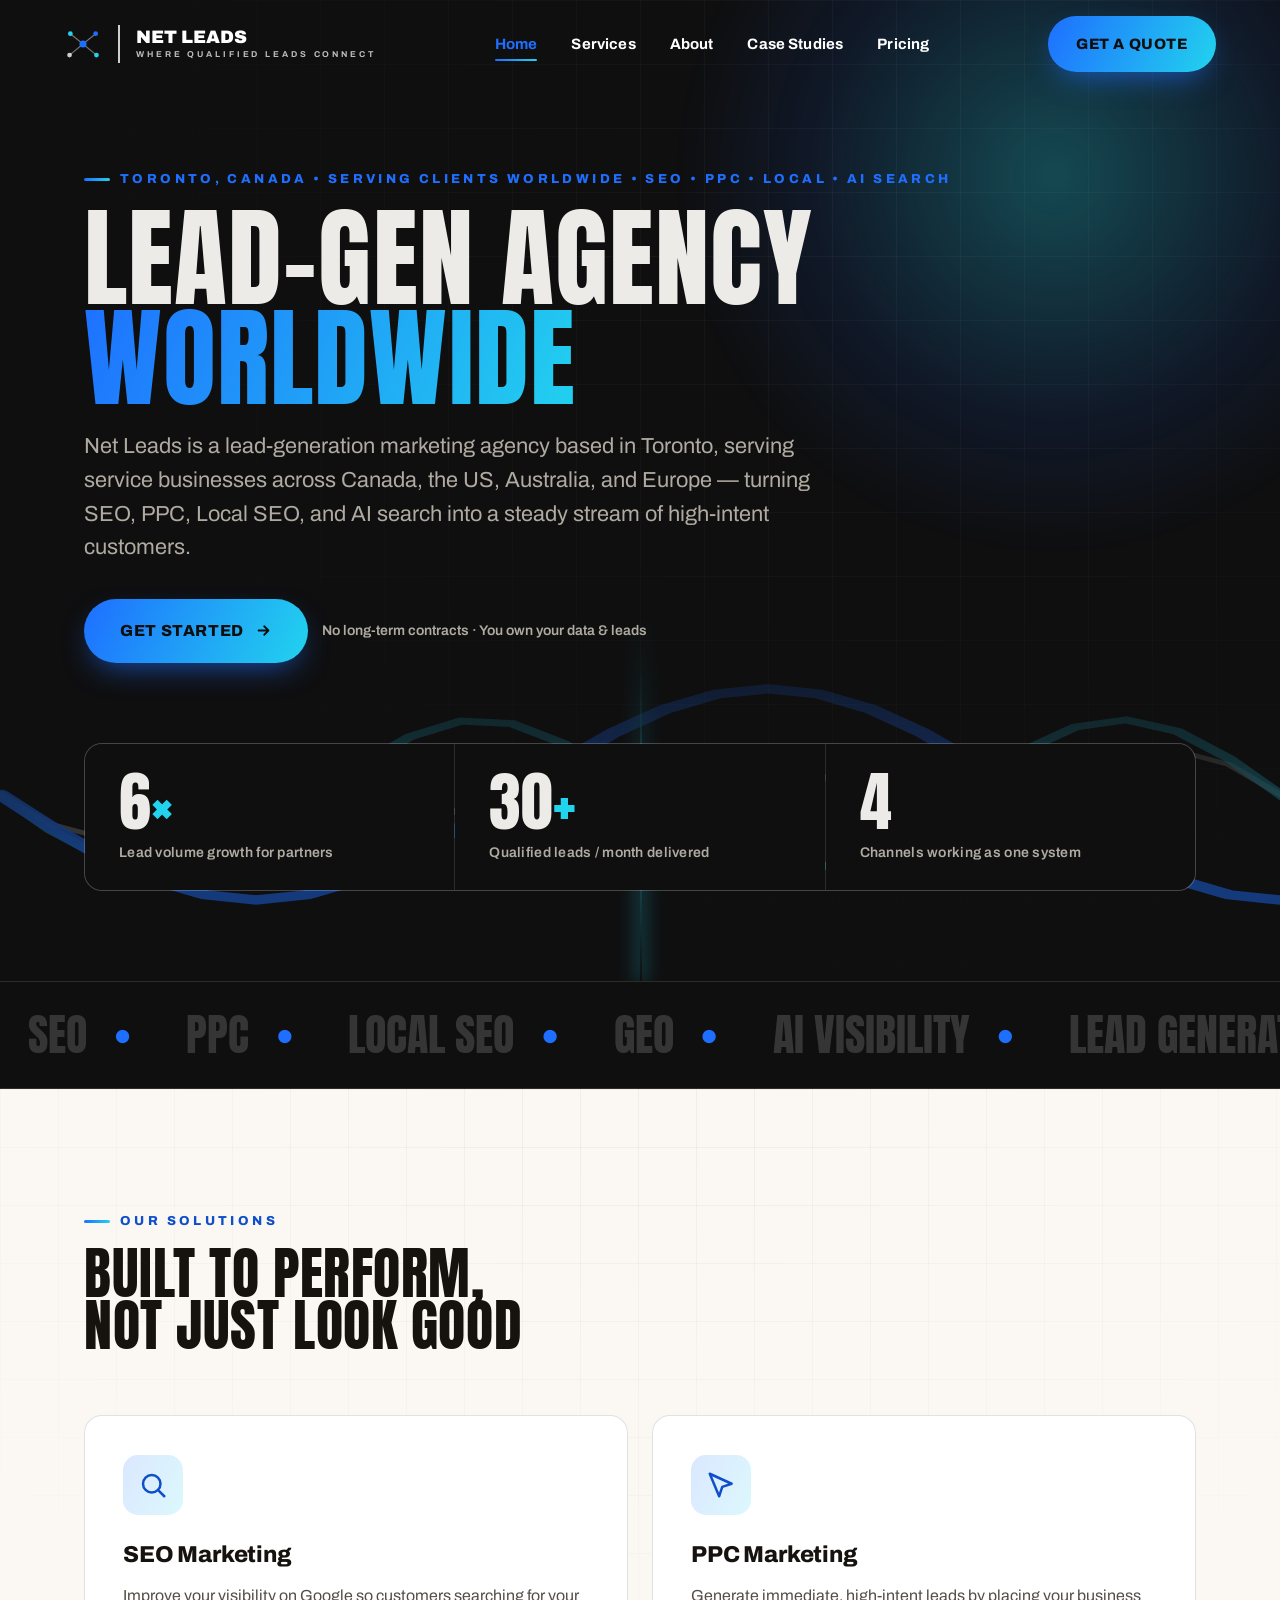
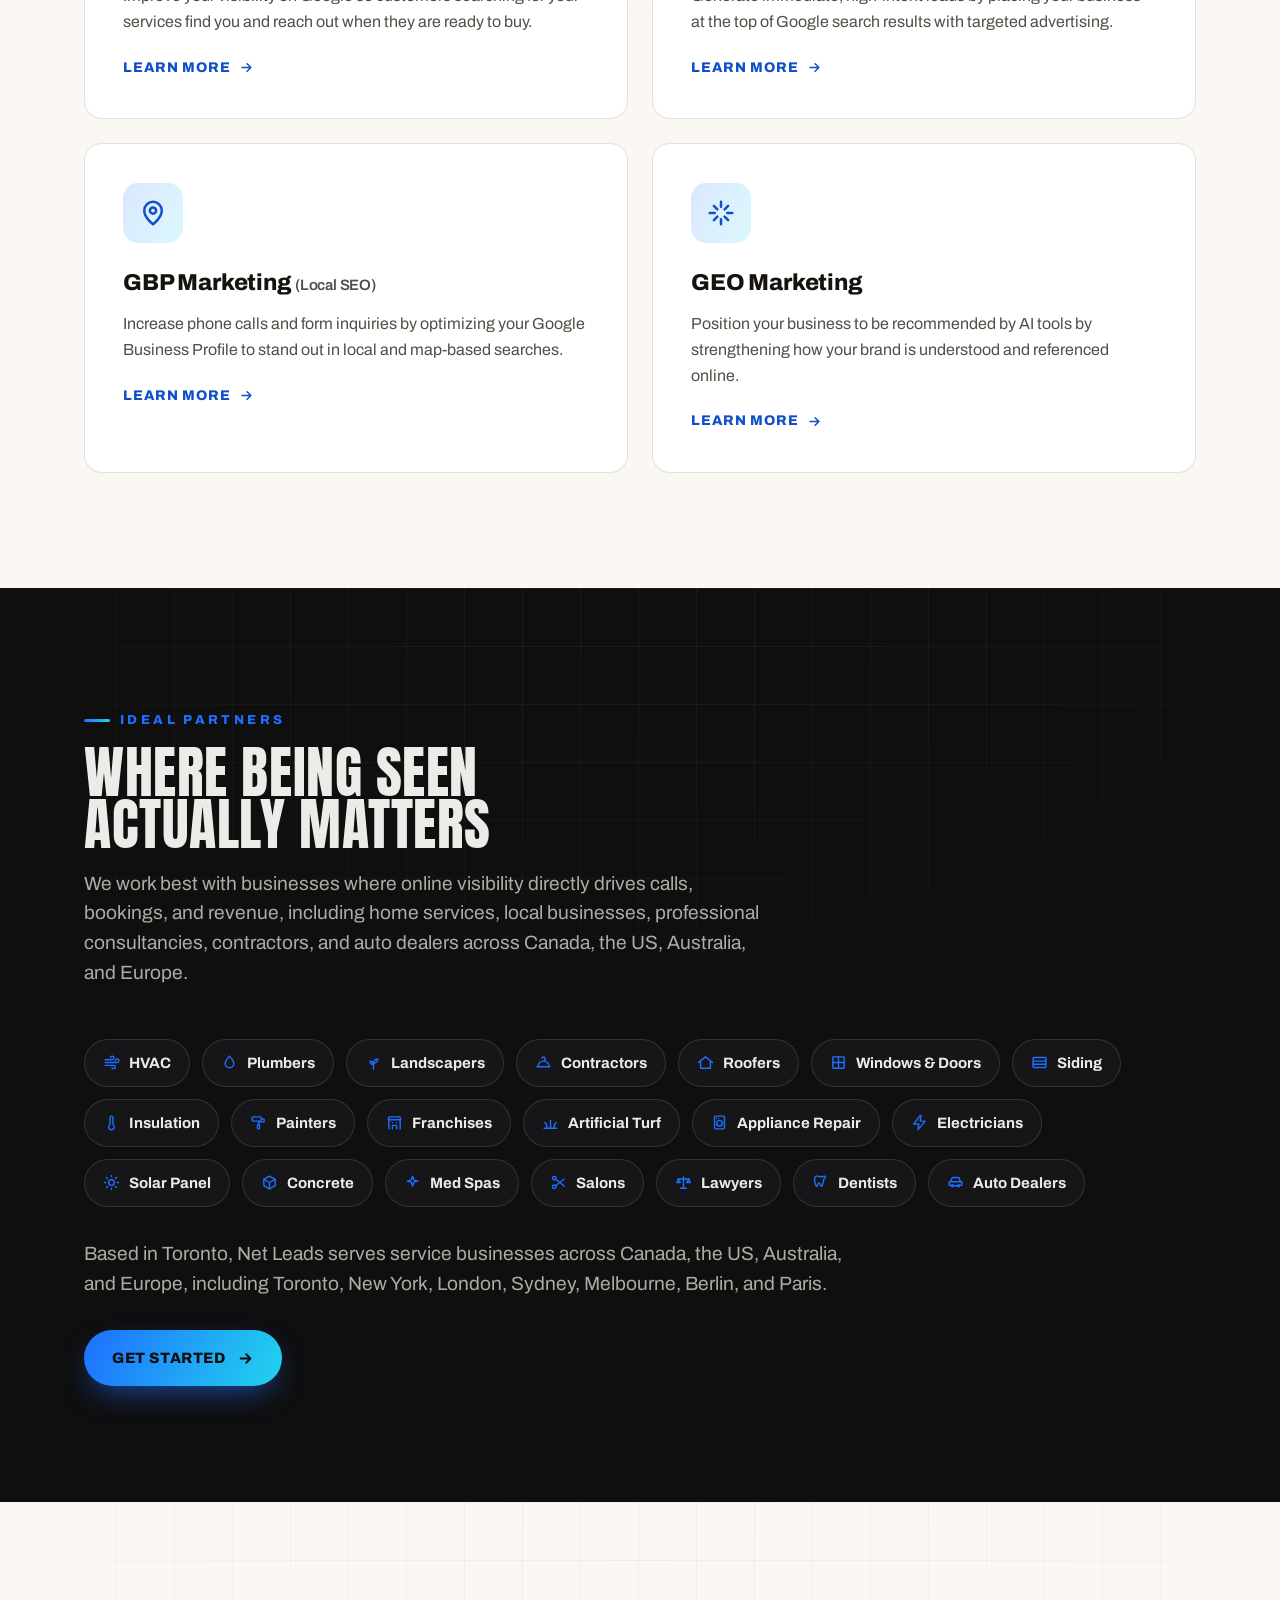
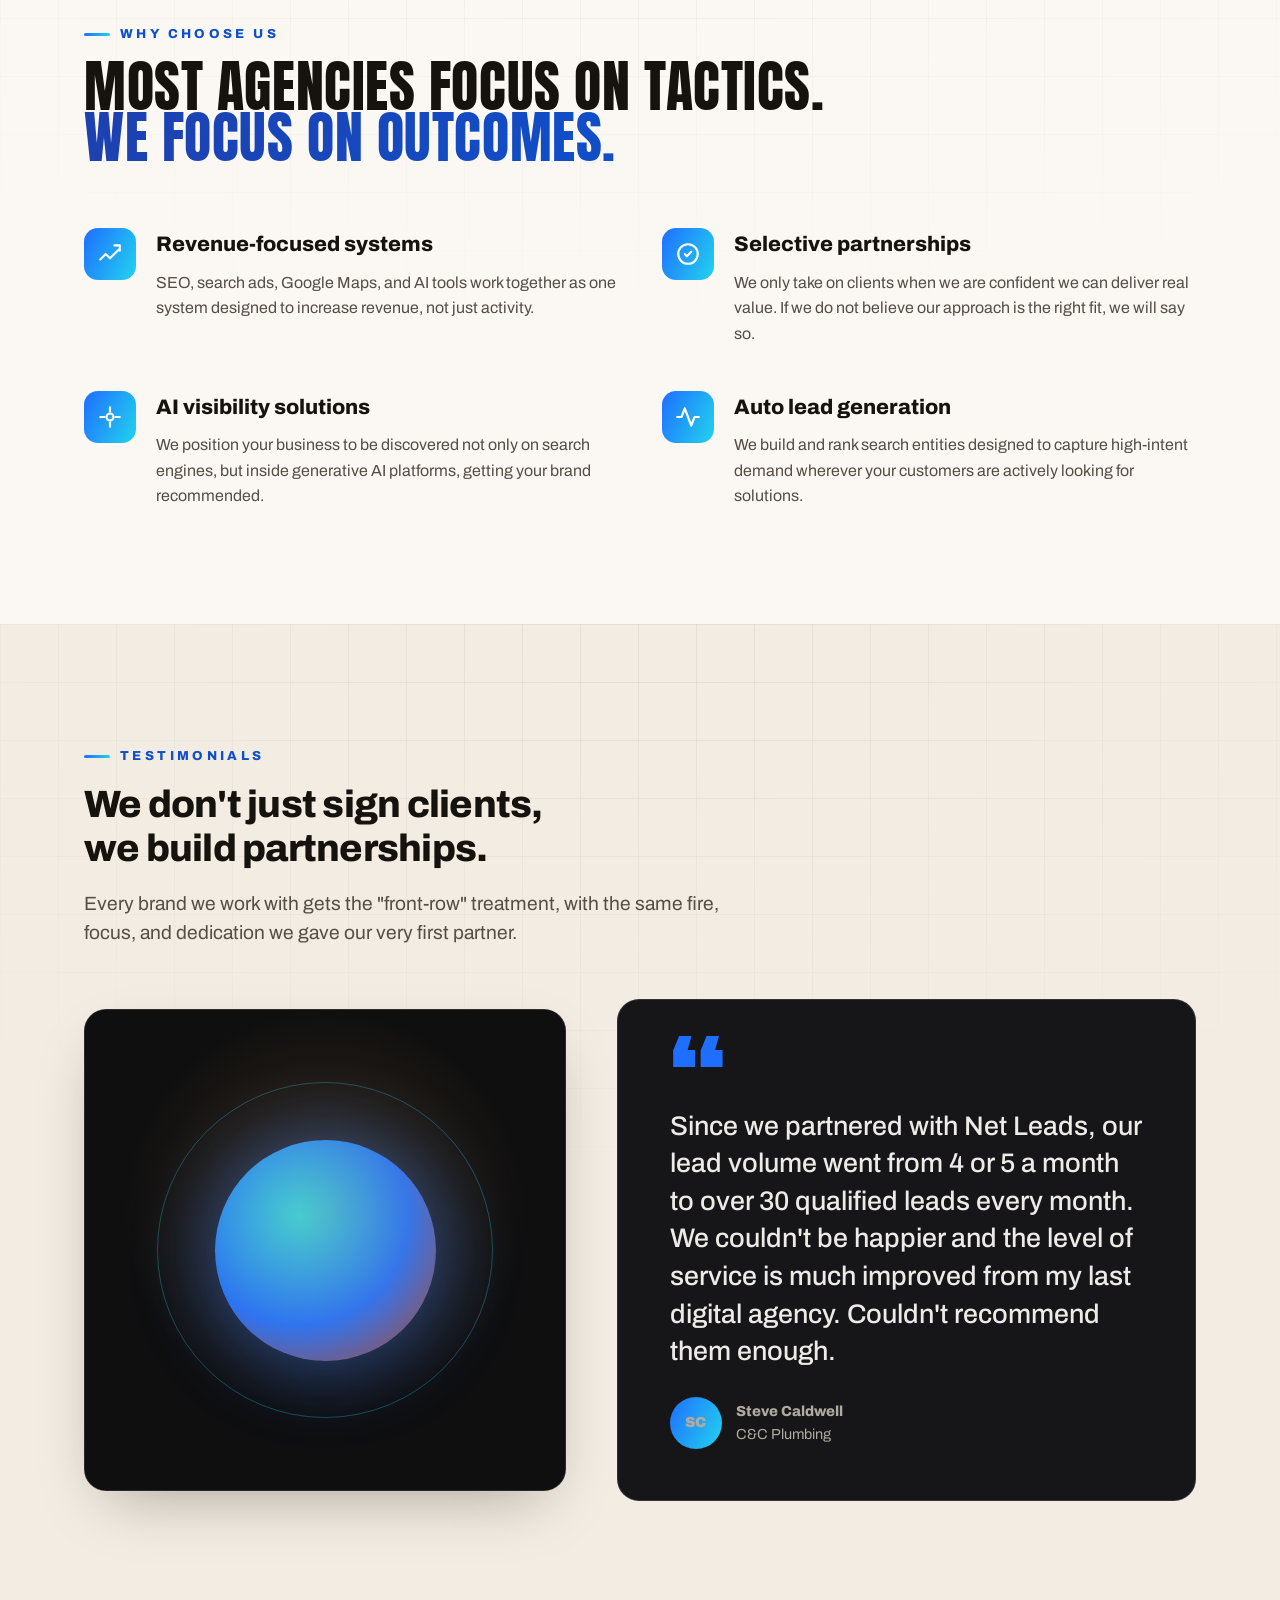
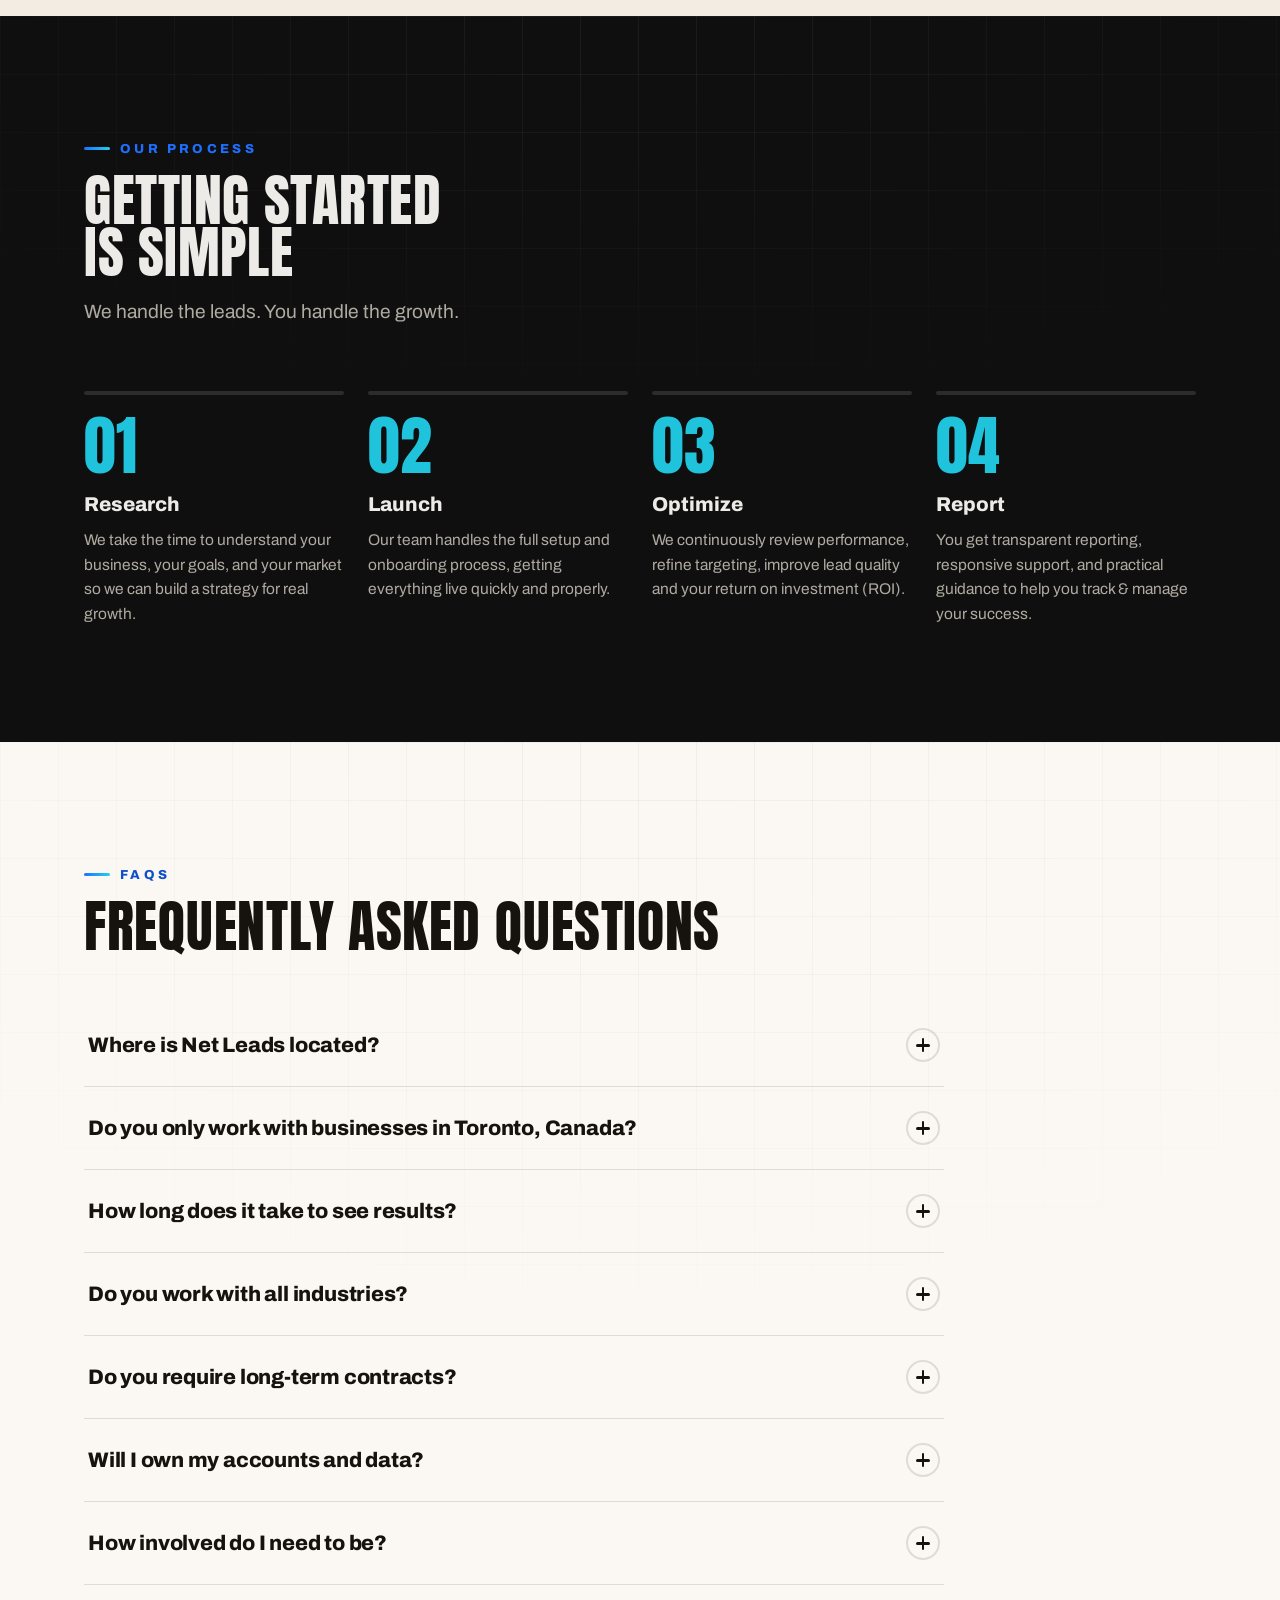
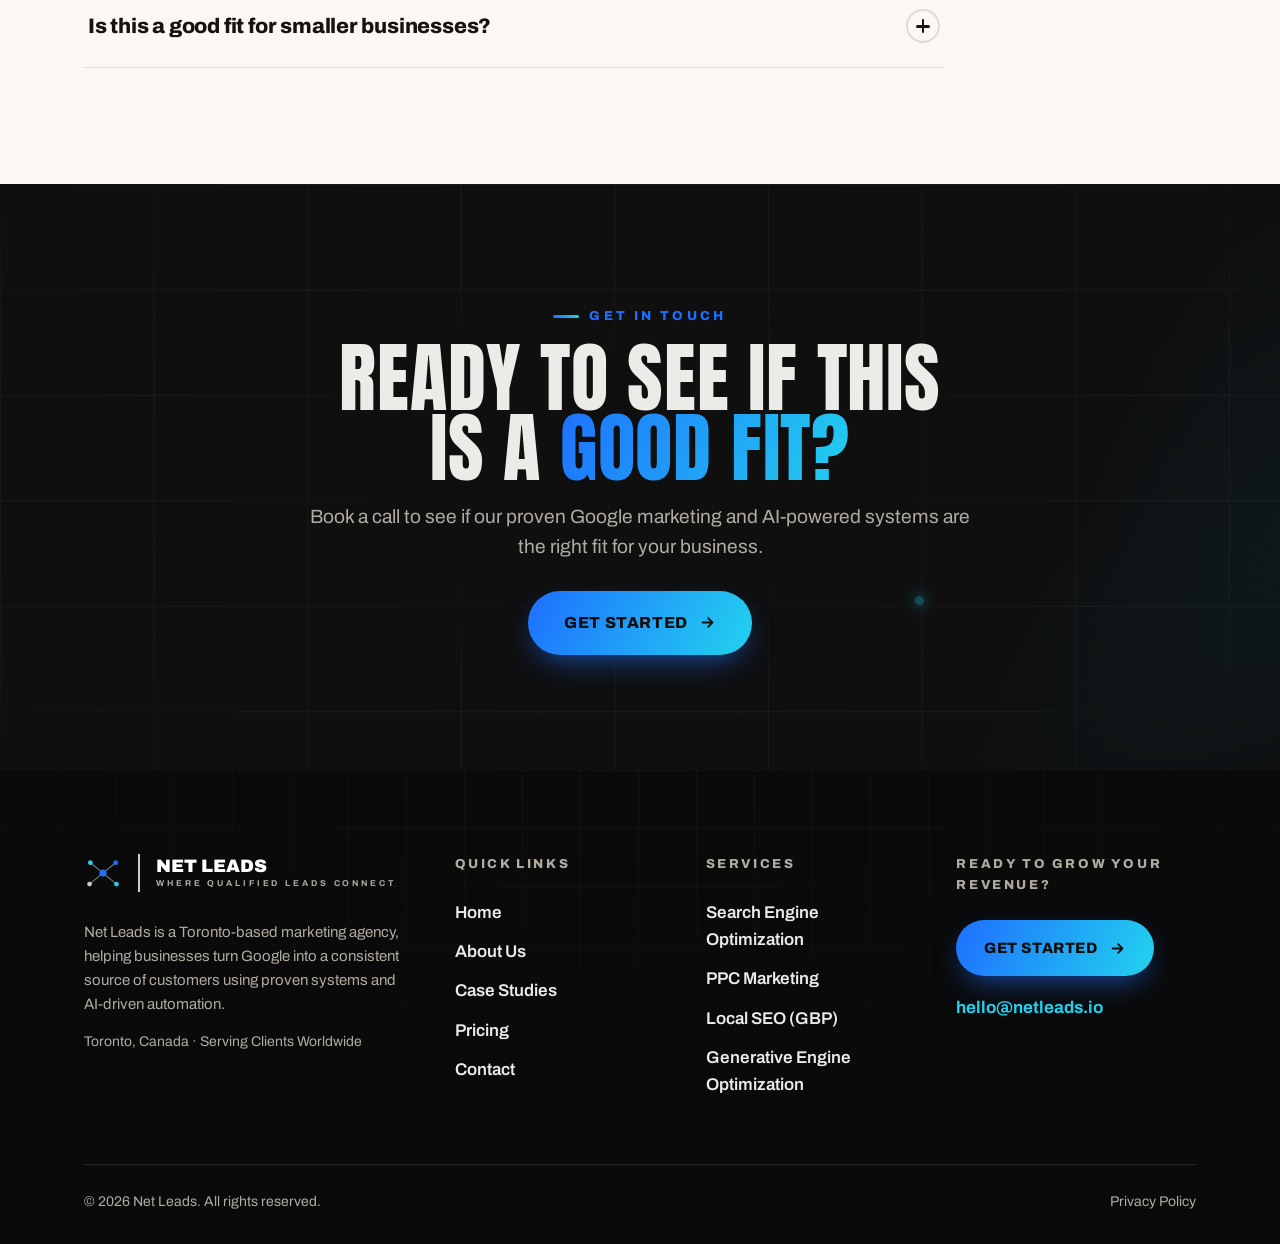
==== commit bc24d879: "Broaden positioning to international: Canada, US, Australia, Europe — server-city list updated, sche" ====
--- a/index.html
+++ b/index.html
@@ -4,8 +4,8 @@
 <meta charset="UTF-8" />
 <script>if(location.pathname.endsWith('/index.html'))location.replace(location.pathname.replace(/index\.html$/,'')+location.search+location.hash);</script>
 <meta name="viewport" content="width=device-width, initial-scale=1" />
-<title>Lead-Gen Marketing Agency Serving Canada &amp; USA | Net Leads</title>
-<meta name="description" content="Net Leads is a lead-generation marketing agency based in Toronto and serving Canada &amp; the USA — turning SEO, PPC, Local SEO &amp; AI search into a steady stream of high-intent leads." />
+<title>Lead-Gen Marketing Agency Serving Clients Worldwide | Net Leads</title>
+<meta name="description" content="Net Leads is a lead-generation marketing agency based in Toronto, serving service businesses across Canada, the US, Australia, and Europe. SEO, PPC, Local SEO &amp; AI search — turning intent into a steady stream of high-intent leads." />
 <script>document.documentElement.className += " js";</script>
 <link rel="preconnect" href="https://fonts.googleapis.com" />
 <link rel="preconnect" href="https://fonts.gstatic.com" crossorigin />
@@ -18,18 +18,18 @@
 <link rel="canonical" href="https://netleads.io/" />
 <meta property="og:type" content="website" />
 <meta property="og:site_name" content="Net Leads" />
-<meta property="og:title" content="Lead-Gen Marketing Agency Serving Canada &amp; USA | Net Leads" />
-<meta property="og:description" content="A Toronto-based lead-gen marketing agency turning SEO, PPC, Local SEO &amp; AI search into a steady stream of high-intent leads for service businesses across Canada and the United States." />
+<meta property="og:title" content="Lead-Gen Marketing Agency Serving Clients Worldwide | Net Leads" />
+<meta property="og:description" content="A Toronto-based lead-gen marketing agency turning SEO, PPC, Local SEO &amp; AI search into a steady stream of high-intent leads for service businesses across Canada, the US, Australia, and Europe." />
 <meta property="og:url" content="https://netleads.io/" />
 <meta property="og:image" content="https://netleads.io/assets/og.png" />
 <meta property="og:image:width" content="1200" />
 <meta property="og:image:height" content="630" />
 <meta property="og:locale" content="en_CA" />
 <meta name="twitter:card" content="summary_large_image" />
-<meta name="twitter:title" content="Lead-Gen Marketing Agency Serving Canada &amp; USA | Net Leads" />
-<meta name="twitter:description" content="A Toronto-based lead-gen marketing agency turning SEO, PPC, Local SEO &amp; AI search into a steady stream of high-intent leads for service businesses across Canada and the United States." />
+<meta name="twitter:title" content="Lead-Gen Marketing Agency Serving Clients Worldwide | Net Leads" />
+<meta name="twitter:description" content="A Toronto-based lead-gen marketing agency turning SEO, PPC, Local SEO &amp; AI search into a steady stream of high-intent leads for service businesses across Canada, the US, Australia, and Europe." />
 <meta name="twitter:image" content="https://netleads.io/assets/og.png" />
-<script type="application/ld+json">{"@context": "https://schema.org", "@graph": [{"@type": "ProfessionalService", "@id": "https://netleads.io/#org", "name": "Net Leads", "description": "Net Leads is a lead-generation marketing agency based in Toronto, Ontario, serving service businesses across Canada and the United States with proven SEO, PPC, Local SEO (GBP), and AI search systems that drive a steady, predictable stream of high-intent customers.", "url": "https://netleads.io/", "logo": "https://netleads.io/assets/og.png", "image": "https://netleads.io/assets/og.png", "email": "hello@netleads.io", "telephone": "+1-888-638-5323", "address": {"@type": "PostalAddress", "addressLocality": "Toronto", "addressRegion": "ON", "addressCountry": "CA"}, "geo": {"@type": "GeoCoordinates", "latitude": 43.6532, "longitude": -79.3832}, "knowsAbout": ["Marketing Agency", "Search Engine Optimization", "PPC Marketing", "Local SEO", "Google Business Profile", "Generative Engine Optimization", "AI Search Marketing"], "areaServed": [{"@type": "Country", "name": "Canada"}, {"@type": "Country", "name": "United States"}]}, {"@type": "WebSite", "@id": "https://netleads.io/#website", "url": "https://netleads.io/", "name": "Net Leads", "publisher": {"@id": "https://netleads.io/#org"}}, {"@type": "FAQPage", "mainEntity": [{"@type": "Question", "name": "Where is Net Leads located?", "acceptedAnswer": {"@type": "Answer", "text": "Net Leads is a marketing agency based in Toronto, Ontario, serving service businesses across Canada and the United States. You can reach the team at (888) 638-5323 or hello@netleads.io."}}, {"@type": "Question", "name": "Do you only work with businesses in Toronto, Ontario?", "acceptedAnswer": {"@type": "Answer", "text": "No. Net Leads is based in Toronto, Ontario and works with service businesses across Canada and the United States. In-person strategy for Greater Toronto Area clients when it helps, while everything else is handled remotely."}}, {"@type": "Question", "name": "How long does it take to see results?", "acceptedAnswer": {"@type": "Answer", "text": "Some channels like PPC and AI lead capture can generate leads quickly once launched. SEO, GEO, and GBP are longer-term strategies that build momentum over time. We focus on steady, measurable progress rather than short-lived spikes."}}, {"@type": "Question", "name": "Do you work with all industries?", "acceptedAnswer": {"@type": "Answer", "text": "We work best with service-based businesses that rely on inbound leads and want predictable growth. This includes home services, local businesses, and professional service providers."}}, {"@type": "Question", "name": "Do you require long-term contracts?", "acceptedAnswer": {"@type": "Answer", "text": "We believe trust is earned through performance and communication. While some strategies require time to show full results, our focus is on building partnerships, not locking clients into rigid commitments."}}, {"@type": "Question", "name": "Will I own my accounts and data?", "acceptedAnswer": {"@type": "Answer", "text": "Yes. You always retain ownership of your website, advertising accounts, data, and leads. We build systems that support your business, not dependencies that trap you."}}, {"@type": "Question", "name": "How involved do I need to be?", "acceptedAnswer": {"@type": "Answer", "text": "We handle strategy, setup, and optimization. Your role is to respond to leads and provide feedback so we can continue improving performance. We keep communication simple and focused."}}, {"@type": "Question", "name": "Is this a good fit for smaller businesses?", "acceptedAnswer": {"@type": "Answer", "text": "If your business is ready to handle more leads and wants to grow intentionally, this can be a strong fit. We aim for sustainable growth that aligns with your capacity, not overwhelm."}}]}]}</script>
+<script type="application/ld+json">{"@context": "https://schema.org", "@graph": [{"@type": "ProfessionalService", "@id": "https://netleads.io/#org", "name": "Net Leads", "description": "Net Leads is a lead-generation marketing agency based in Toronto, serving service businesses across Canada, the US, Australia, and Europe with proven SEO, PPC, Local SEO (GBP), and AI search systems that drive a steady, predictable stream of high-intent customers.", "url": "https://netleads.io/", "logo": "https://netleads.io/assets/og.png", "image": "https://netleads.io/assets/og.png", "email": "hello@netleads.io", "telephone": "+1-888-638-5323", "address": {"@type": "PostalAddress", "addressLocality": "Toronto", "addressRegion": "ON", "addressCountry": "CA"}, "geo": {"@type": "GeoCoordinates", "latitude": 43.6532, "longitude": -79.3832}, "knowsAbout": ["Marketing Agency", "Search Engine Optimization", "PPC Marketing", "Local SEO", "Google Business Profile", "Generative Engine Optimization", "AI Search Marketing"], "areaServed": [{"@type": "Country", "name": "Canada"}, {"@type": "Country", "name": "United States"}, {"@type": "Country", "name": "Australia"}, {"@type": "Country", "name": "United Kingdom"}, {"@type": "Country", "name": "Germany"}, {"@type": "Country", "name": "France"}, {"@type": "Country", "name": "Netherlands"}]}, {"@type": "WebSite", "@id": "https://netleads.io/#website", "url": "https://netleads.io/", "name": "Net Leads", "publisher": {"@id": "https://netleads.io/#org"}}, {"@type": "FAQPage", "mainEntity": [{"@type": "Question", "name": "Where is Net Leads located?", "acceptedAnswer": {"@type": "Answer", "text": "Net Leads is a marketing agency based in Toronto, serving service businesses across Canada, the US, Australia, and Europe. You can reach the team at (888) 638-5323 or hello@netleads.io."}}, {"@type": "Question", "name": "Do you only work with businesses in Toronto, Canada?", "acceptedAnswer": {"@type": "Answer", "text": "No. Net Leads is based in Toronto and works with service businesses across Canada, the US, Australia, and Europe. In-person strategy for Toronto-based clients when it helps, while everything else is handled remotely."}}, {"@type": "Question", "name": "How long does it take to see results?", "acceptedAnswer": {"@type": "Answer", "text": "Some channels like PPC and AI lead capture can generate leads quickly once launched. SEO, GEO, and GBP are longer-term strategies that build momentum over time. We focus on steady, measurable progress rather than short-lived spikes."}}, {"@type": "Question", "name": "Do you work with all industries?", "acceptedAnswer": {"@type": "Answer", "text": "We work best with service-based businesses that rely on inbound leads and want predictable growth. This includes home services, local businesses, and professional service providers."}}, {"@type": "Question", "name": "Do you require long-term contracts?", "acceptedAnswer": {"@type": "Answer", "text": "We believe trust is earned through performance and communication. While some strategies require time to show full results, our focus is on building partnerships, not locking clients into rigid commitments."}}, {"@type": "Question", "name": "Will I own my accounts and data?", "acceptedAnswer": {"@type": "Answer", "text": "Yes. You always retain ownership of your website, advertising accounts, data, and leads. We build systems that support your business, not dependencies that trap you."}}, {"@type": "Question", "name": "How involved do I need to be?", "acceptedAnswer": {"@type": "Answer", "text": "We handle strategy, setup, and optimization. Your role is to respond to leads and provide feedback so we can continue improving performance. We keep communication simple and focused."}}, {"@type": "Question", "name": "Is this a good fit for smaller businesses?", "acceptedAnswer": {"@type": "Answer", "text": "If your business is ready to handle more leads and wants to grow intentionally, this can be a strong fit. We aim for sustainable growth that aligns with your capacity, not overwhelm."}}]}]}</script>
 </head>
 <body>
 
@@ -85,9 +85,9 @@
     <div class="hero__wave"><div class="creative" data-creative="wave"></div></div>
   </div>
   <div class="wrap hero__inner">
-    <span class="eyebrow" data-reveal>Toronto, Canada • Serving Canada &amp; USA • SEO • PPC • Local • AI Search</span>
-    <h1 class="display h-xxl" data-reveal data-d="1">Lead-Gen Agency<br /><span class="grad-text">Canada &amp; USA</span></h1>
-    <p class="lead" data-reveal data-d="2">Net Leads is a lead-generation marketing agency based in Toronto, serving service businesses across Canada and the United States — turning SEO, PPC, Local SEO, and AI search into a steady stream of high-intent customers.</p>
+    <span class="eyebrow" data-reveal>Toronto, Canada • Serving Clients Worldwide • SEO • PPC • Local • AI Search</span>
+    <h1 class="display h-xxl" data-reveal data-d="1">Lead-Gen Agency<br /><span class="grad-text">Worldwide</span></h1>
+    <p class="lead" data-reveal data-d="2">Net Leads is a lead-generation marketing agency based in Toronto, serving service businesses across Canada, the US, Australia, and Europe — turning SEO, PPC, Local SEO, and AI search into a steady stream of high-intent customers.</p>
     <div class="hero__cta" data-reveal data-d="3">
       <a class="btn btn--primary btn--lg" href="/contact/">Get Started
         <svg viewBox="0 0 24 24" fill="none" stroke="currentColor" stroke-width="2.5" stroke-linecap="round" stroke-linejoin="round"><path d="M5 12h14M13 6l6 6-6 6"/></svg>
@@ -183,7 +183,7 @@
     <div class="head" data-reveal>
       <span class="eyebrow">Ideal Partners</span>
       <h2 class="display h-l">Where Being Seen<br />Actually Matters</h2>
-      <p class="lead">We work best with businesses where online visibility directly drives calls, bookings, and revenue, including home services, local businesses, professional consultancies, contractors, and auto dealers across Canada and the United States.</p>
+      <p class="lead">We work best with businesses where online visibility directly drives calls, bookings, and revenue, including home services, local businesses, professional consultancies, contractors, and auto dealers across Canada, the US, Australia, and Europe.</p>
     </div>
     <div class="tags" data-reveal data-d="1">
       <span class="tag"><svg viewBox="0 0 24 24" fill="none" stroke="currentColor" stroke-width="2" stroke-linecap="round" stroke-linejoin="round"><path d="M3 8h10a2.5 2.5 0 1 0-2.5-2.5"/><path d="M3 12h17a2.5 2.5 0 1 0-2.5-2.5"/><path d="M3 16h12a2.5 2.5 0 1 1-2.5 2.5"/></svg>HVAC</span>
@@ -207,7 +207,7 @@
       <span class="tag"><svg viewBox="0 0 24 24" fill="none" stroke="currentColor" stroke-width="2" stroke-linecap="round" stroke-linejoin="round"><path d="M7 3c-2.2 0-3.5 1.6-3.5 4.5 0 3.5 1.2 5.5 2 8.5.5 1.8 2 2 2.4-.2.3-1.7.5-3.3 2.1-3.3s1.8 1.6 2.1 3.3c.4 2.2 1.9 2 2.4.2.8-3 2-5 2-8.5C20.5 4.6 19.2 3 17 3c-1.4 0-2.3.8-3 .8S8.4 3 7 3Z"/></svg>Dentists</span>
       <span class="tag"><svg viewBox="0 0 24 24" fill="none" stroke="currentColor" stroke-width="2" stroke-linecap="round" stroke-linejoin="round"><path d="M5 11l1.6-4.4A2 2 0 0 1 8.5 5h7a2 2 0 0 1 1.9 1.6L19 11"/><path d="M4 11h16a1 1 0 0 1 1 1v4h-3M7 16H3v-4a1 1 0 0 1 1-1"/><circle cx="7.5" cy="16.5" r="1.5"/><circle cx="16.5" cy="16.5" r="1.5"/><path d="M9 16.5h6"/></svg>Auto Dealers</span>
     </div>
-    <p class="lead" style="margin-top:32px;max-width:780px" data-reveal data-d="2">Based in Toronto, Net Leads serves service businesses across Canada and the United States, including Toronto, Montreal, Vancouver, Calgary, New York, Chicago, Miami, and Los Angeles.</p>
+    <p class="lead" style="margin-top:32px;max-width:780px" data-reveal data-d="2">Based in Toronto, Net Leads serves service businesses across Canada, the US, Australia, and Europe, including Toronto, New York, London, Sydney, Melbourne, Berlin, and Paris.</p>
     <div style="margin-top:32px" data-reveal data-d="3">
       <a class="btn btn--primary" href="/contact/">Get Started
         <svg viewBox="0 0 24 24" fill="none" stroke="currentColor" stroke-width="2.5" stroke-linecap="round" stroke-linejoin="round"><path d="M5 12h14M13 6l6 6-6 6"/></svg>
@@ -295,11 +295,11 @@
     <div class="faq" data-reveal data-d="1">
       <div class="faq__item">
         <button class="faq__q">Where is Net Leads located?<span class="pm" aria-hidden="true"></span></button>
-        <div class="faq__a"><div class="faq__a-inner">Net Leads is a marketing agency based in Toronto, Ontario, serving service businesses across Canada and the United States. You can reach the team at hello@netleads.io.</div></div>
-      </div>
-      <div class="faq__item">
-        <button class="faq__q">Do you only work with businesses in Toronto, Ontario?<span class="pm" aria-hidden="true"></span></button>
-        <div class="faq__a"><div class="faq__a-inner">No. Net Leads is based in Toronto, Ontario and works with service businesses across Canada and the United States. In-person strategy for Greater Toronto Area clients when it helps, while everything else is handled remotely.</div></div>
+        <div class="faq__a"><div class="faq__a-inner">Net Leads is a marketing agency based in Toronto, serving service businesses across Canada, the US, Australia, and Europe. You can reach the team at hello@netleads.io.</div></div>
+      </div>
+      <div class="faq__item">
+        <button class="faq__q">Do you only work with businesses in Toronto, Canada?<span class="pm" aria-hidden="true"></span></button>
+        <div class="faq__a"><div class="faq__a-inner">No. Net Leads is based in Toronto and works with service businesses across Canada, the US, Australia, and Europe. In-person strategy for Toronto-based clients when it helps, while everything else is handled remotely.</div></div>
       </div>
       <div class="faq__item">
         <button class="faq__q">How long does it take to see results?<span class="pm" aria-hidden="true"></span></button>
@@ -352,8 +352,8 @@
           <span class="divider" aria-hidden="true"></span>
           <span class="lockup"><span class="name">Net Leads</span><span class="tagline">Where Qualified Leads Connect</span></span>
         </a>
-        <p>Net Leads is a marketing agency in Toronto, Ontario, helping businesses turn Google into a consistent source of customers using proven systems and AI-driven automation.</p>
-        <p class="footer__nap" style="margin-top:14px;font-size:14px;line-height:1.7;color:var(--text-onink-mut)">Toronto, Ontario &middot; Serving Canada &amp; USA</p>
+        <p>Net Leads is a Toronto-based marketing agency, helping businesses turn Google into a consistent source of customers using proven systems and AI-driven automation.</p>
+        <p class="footer__nap" style="margin-top:14px;font-size:14px;line-height:1.7;color:var(--text-onink-mut)">Toronto, Canada &middot; Serving Clients Worldwide</p>
       </div>
       <div class="footer__col">
         <h4>Quick Links</h4>
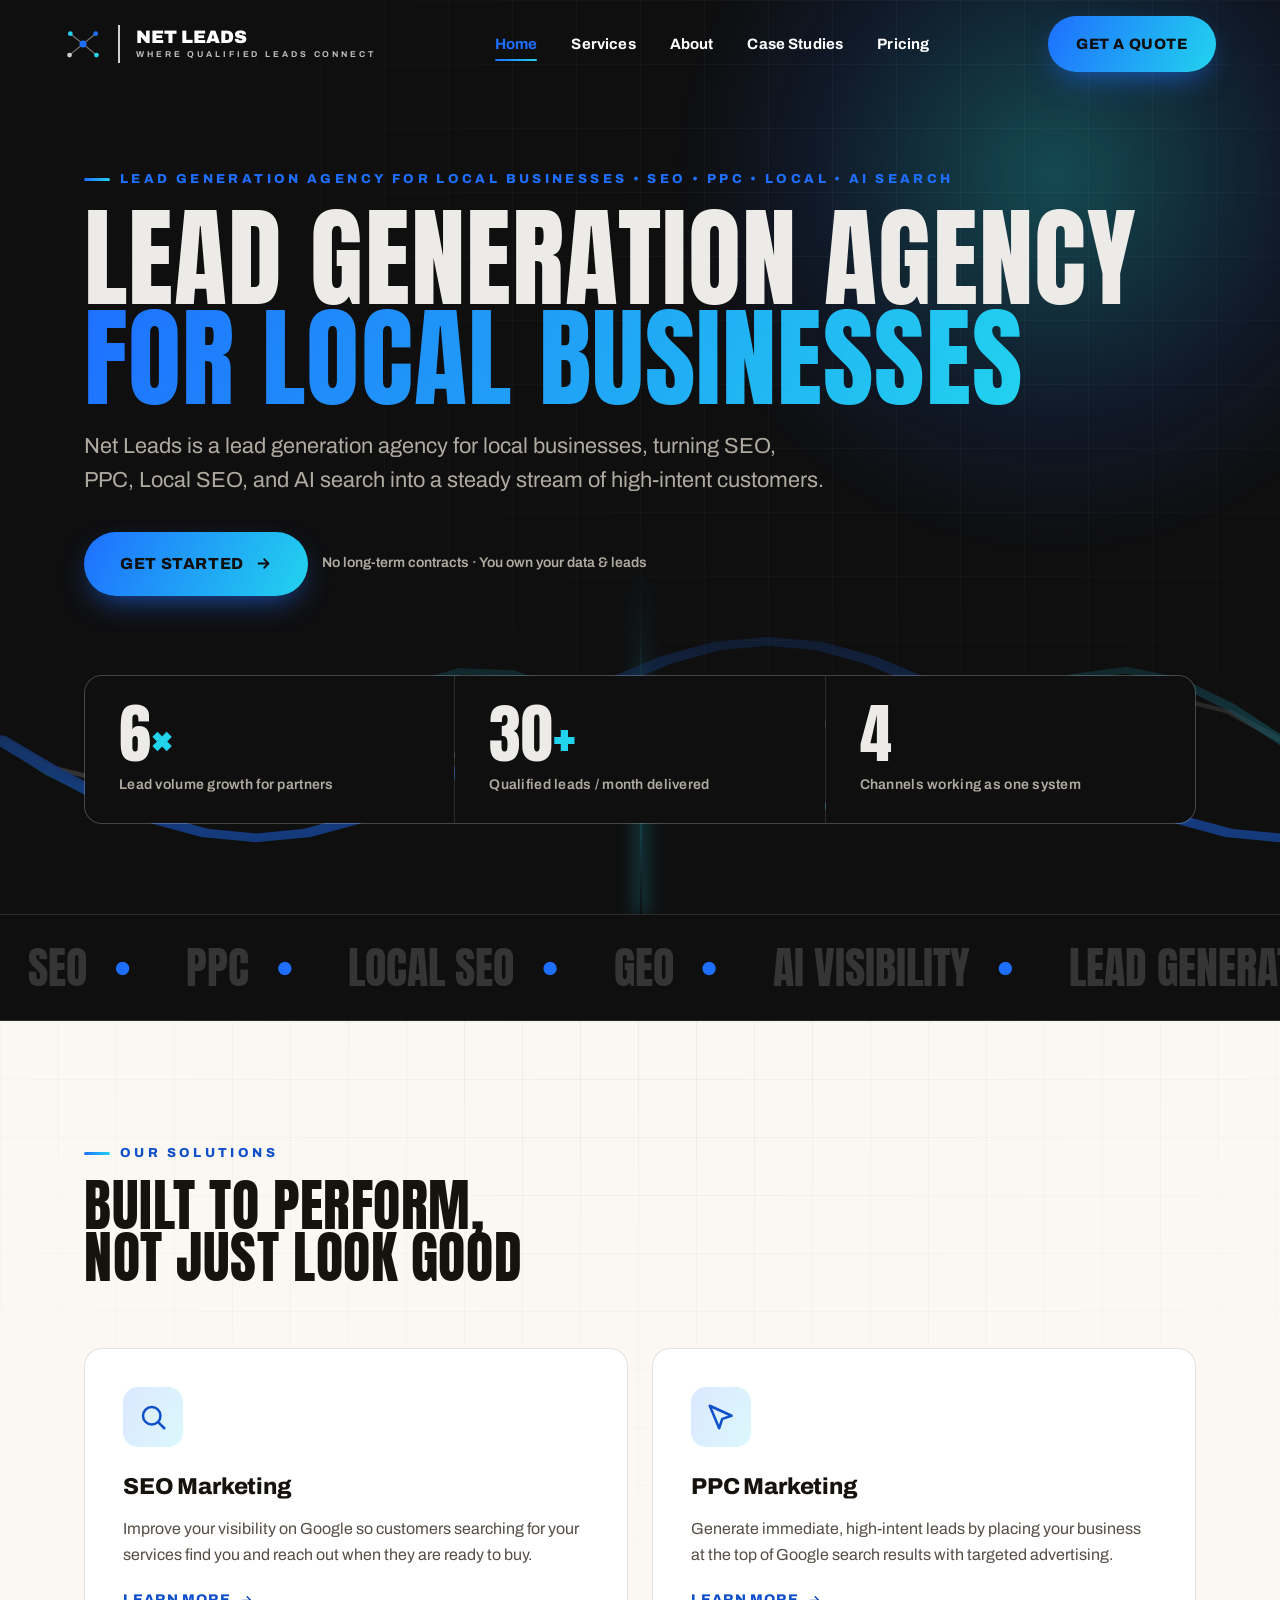
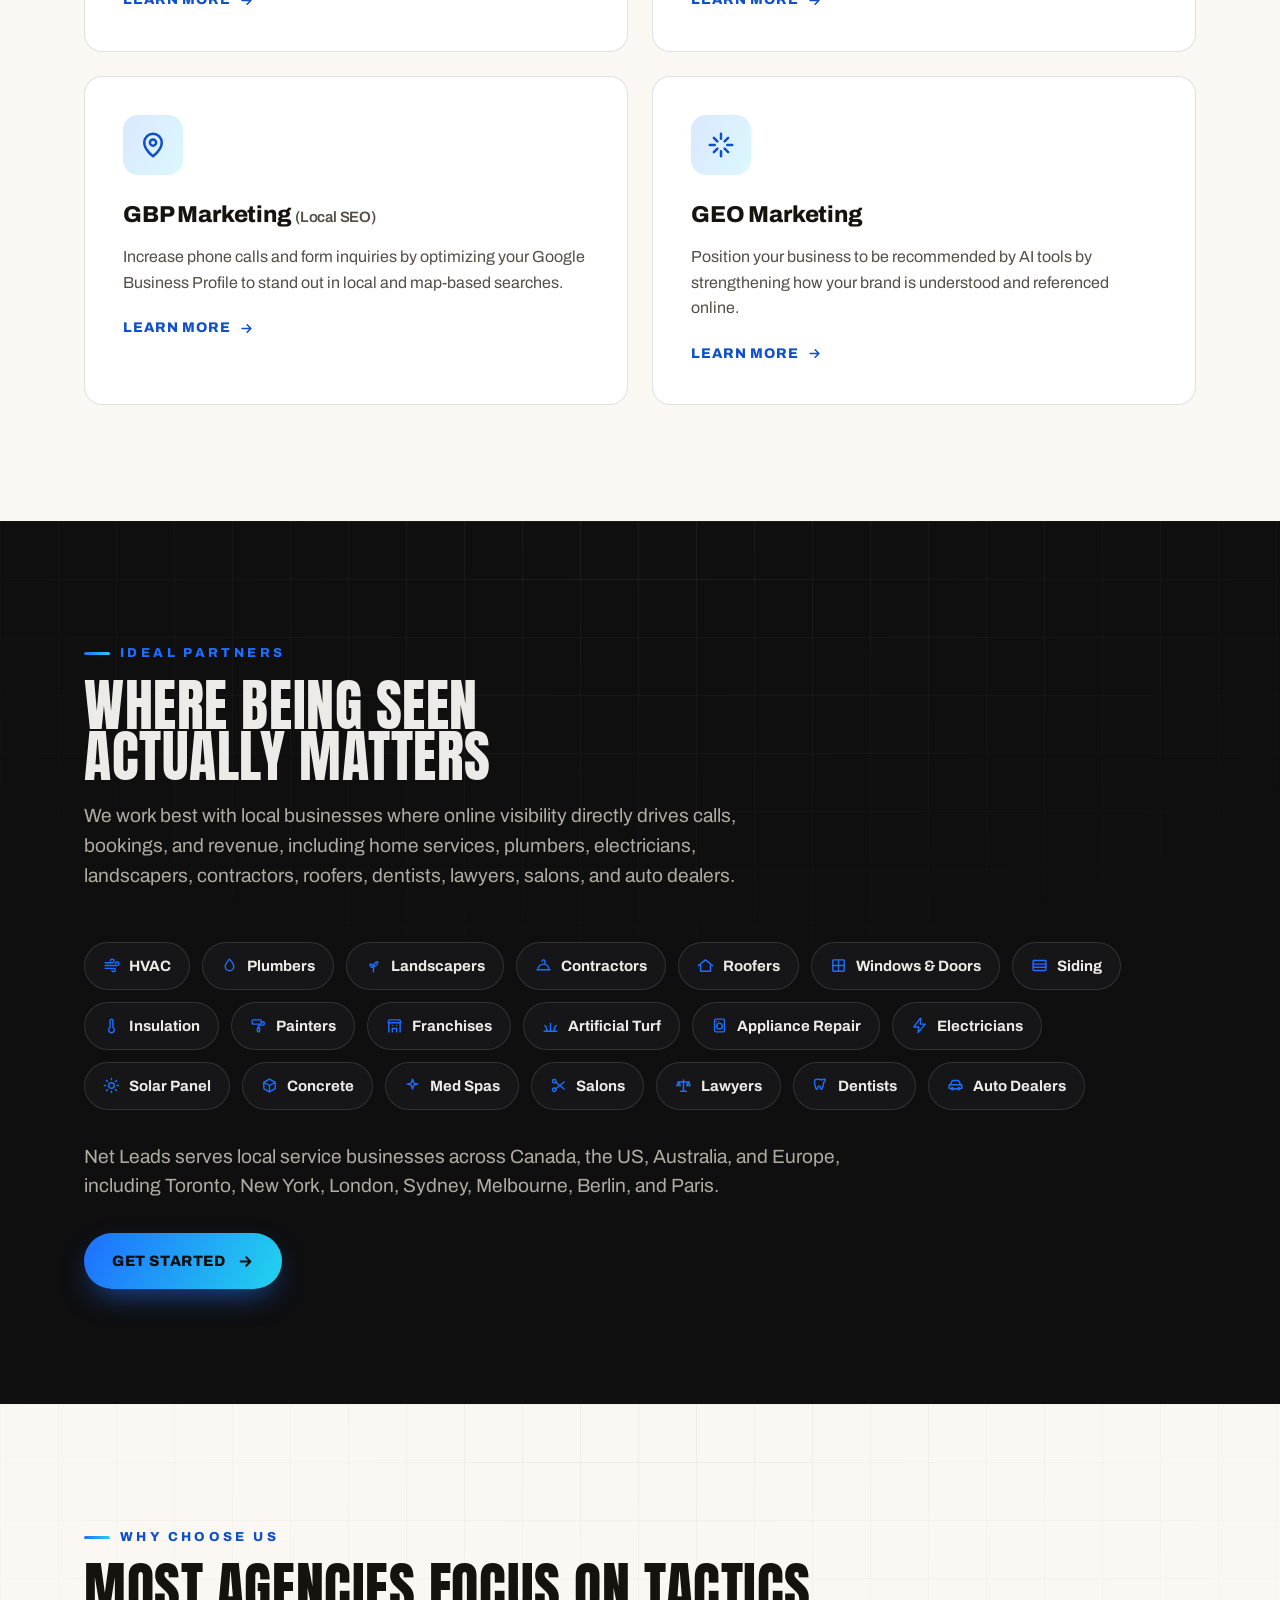
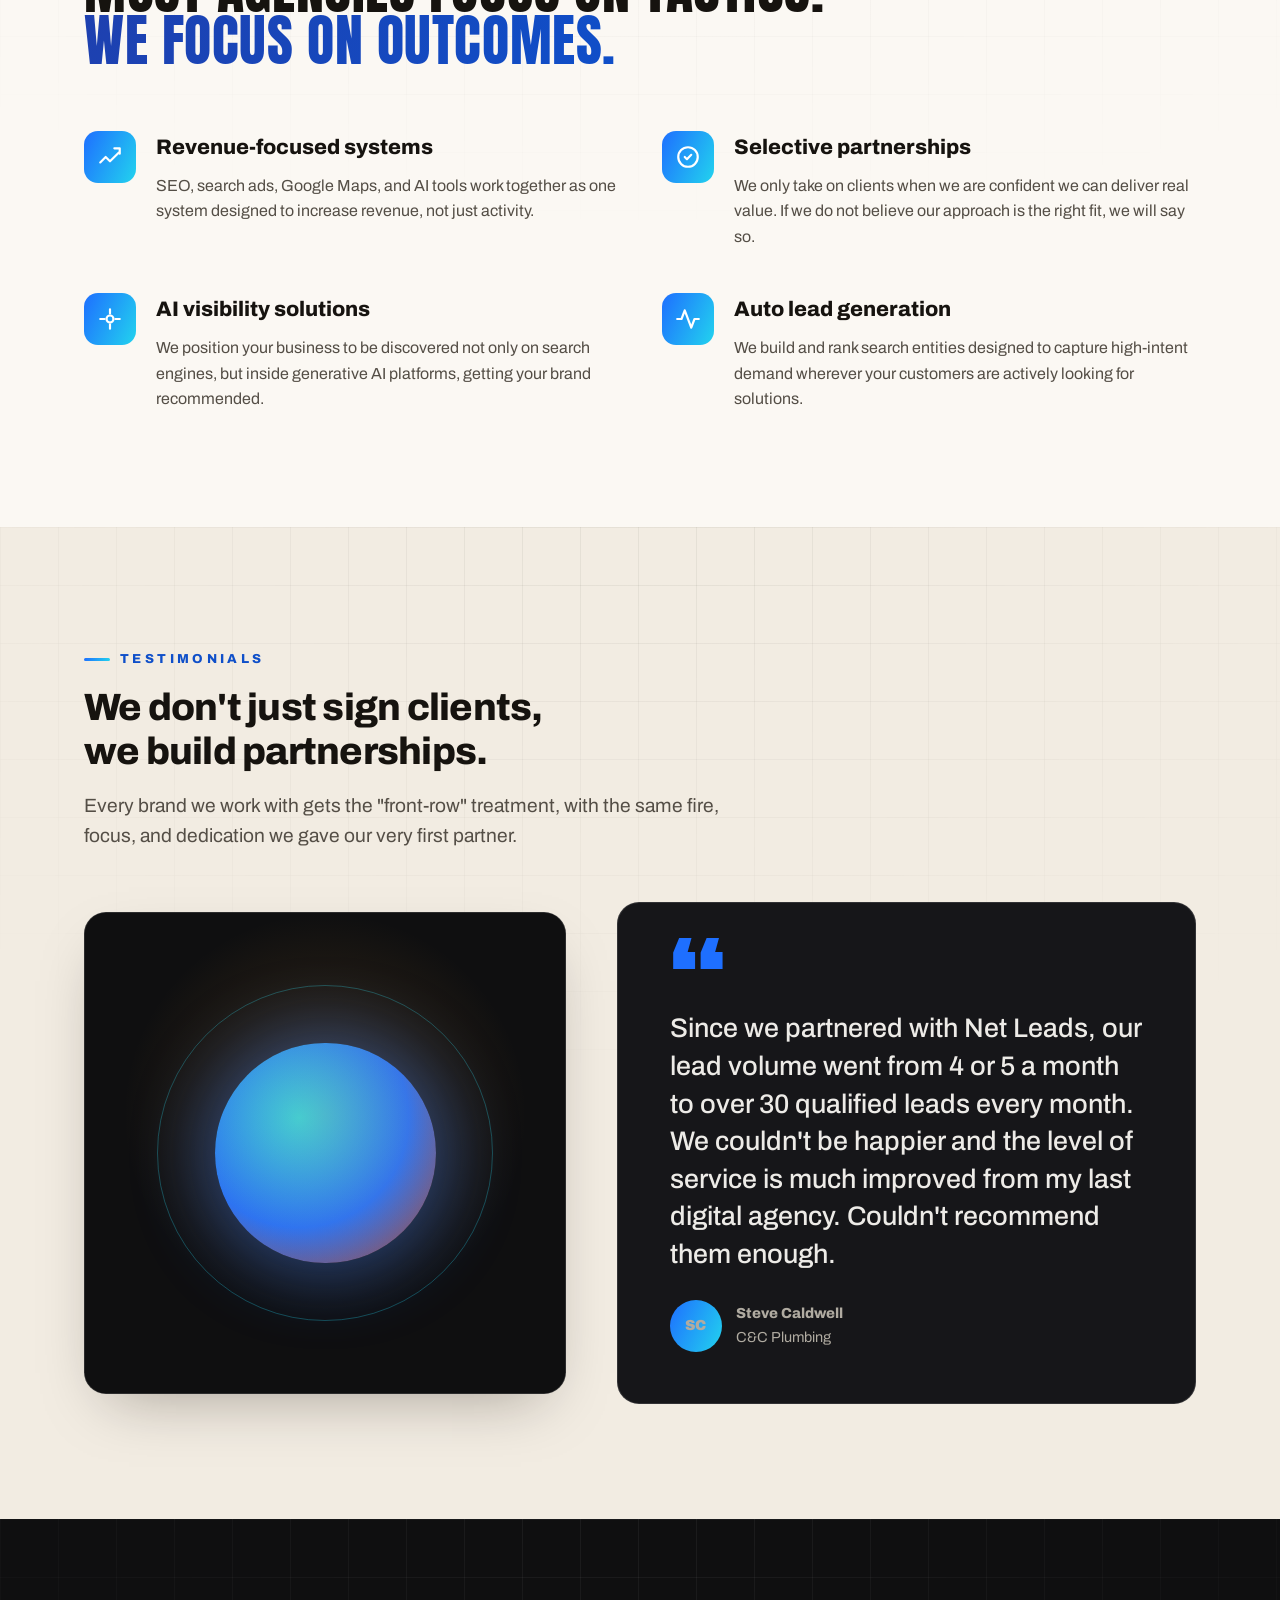
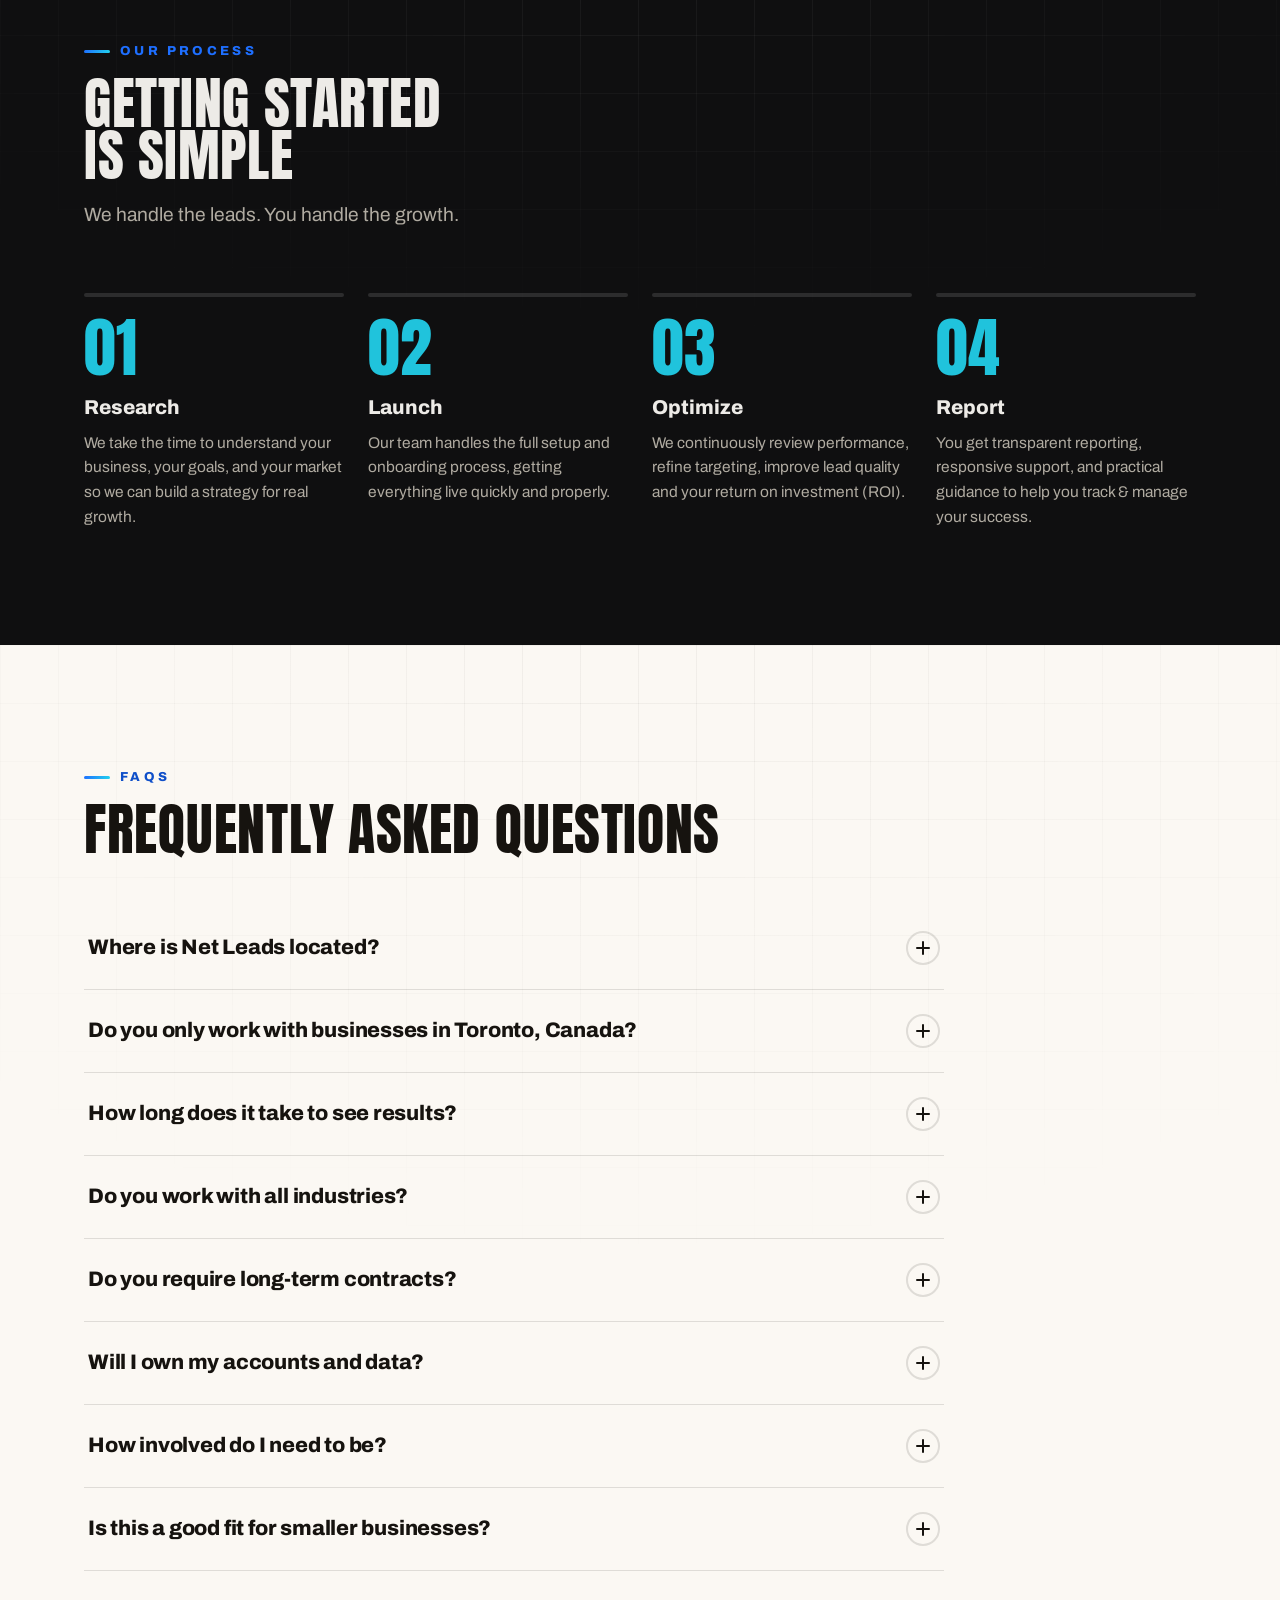
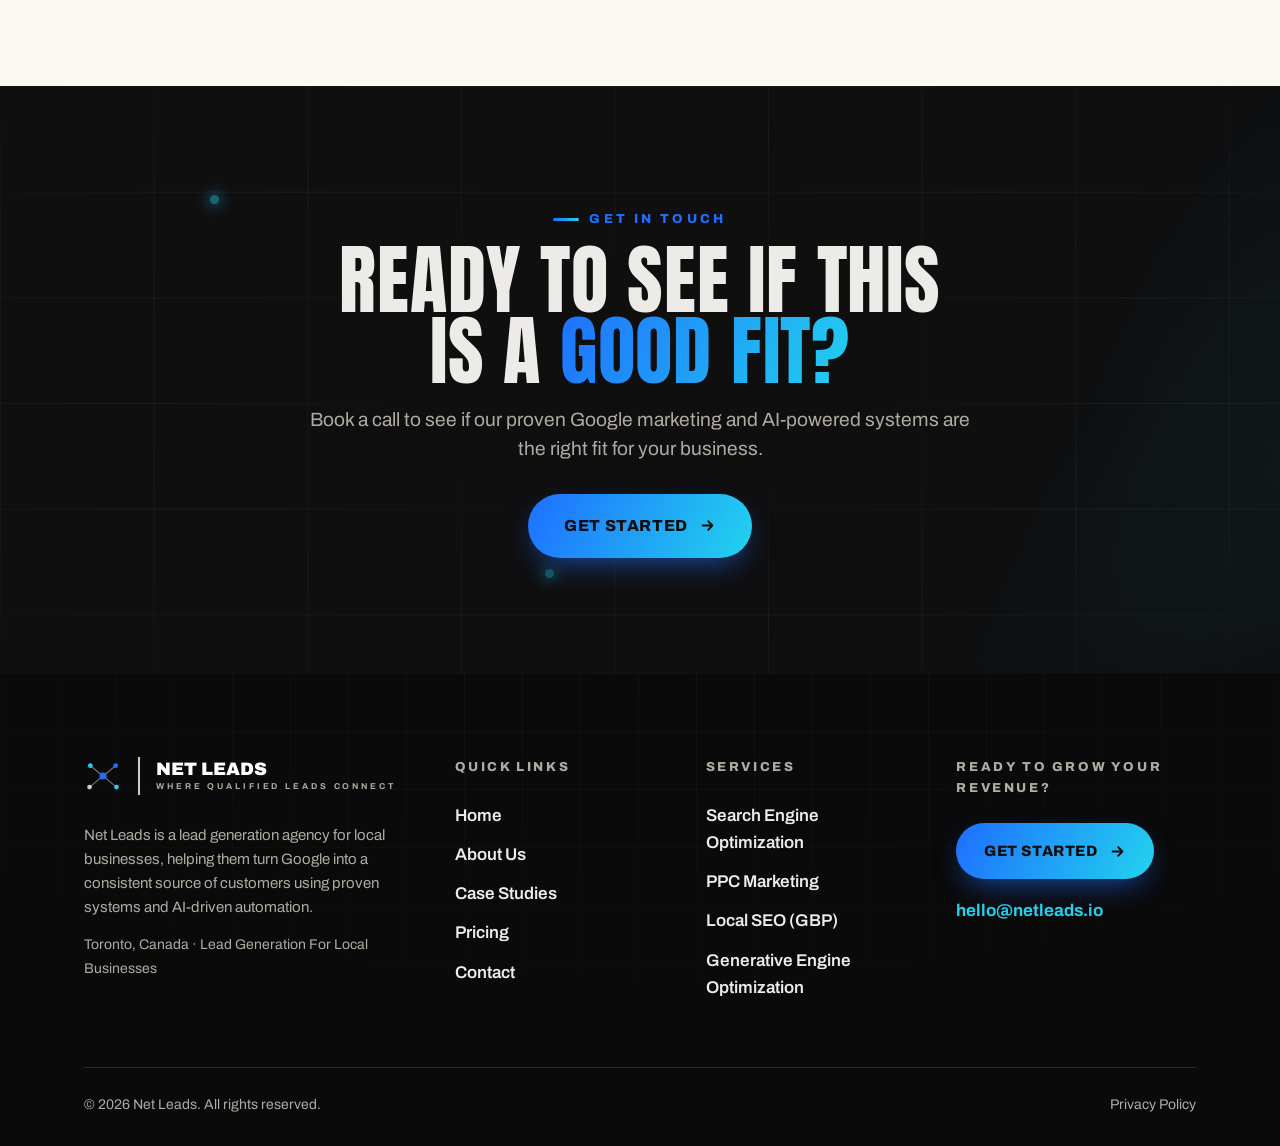
==== commit a0a4b7b7: "Reposition to 'Lead Generation Agency For Local Businesses' and strip em dashes from all user-facing" ====
--- a/index.html
+++ b/index.html
@@ -4,8 +4,8 @@
 <meta charset="UTF-8" />
 <script>if(location.pathname.endsWith('/index.html'))location.replace(location.pathname.replace(/index\.html$/,'')+location.search+location.hash);</script>
 <meta name="viewport" content="width=device-width, initial-scale=1" />
-<title>Lead-Gen Marketing Agency Serving Clients Worldwide | Net Leads</title>
-<meta name="description" content="Net Leads is a lead-generation marketing agency based in Toronto, serving service businesses across Canada, the US, Australia, and Europe. SEO, PPC, Local SEO &amp; AI search — turning intent into a steady stream of high-intent leads." />
+<title>Lead Generation Agency For Local Businesses | Net Leads</title>
+<meta name="description" content="Net Leads is a lead generation agency for local businesses, turning SEO, PPC, Local SEO &amp; AI search into a steady stream of high-intent leads." />
 <script>document.documentElement.className += " js";</script>
 <link rel="preconnect" href="https://fonts.googleapis.com" />
 <link rel="preconnect" href="https://fonts.gstatic.com" crossorigin />
@@ -18,18 +18,18 @@
 <link rel="canonical" href="https://netleads.io/" />
 <meta property="og:type" content="website" />
 <meta property="og:site_name" content="Net Leads" />
-<meta property="og:title" content="Lead-Gen Marketing Agency Serving Clients Worldwide | Net Leads" />
-<meta property="og:description" content="A Toronto-based lead-gen marketing agency turning SEO, PPC, Local SEO &amp; AI search into a steady stream of high-intent leads for service businesses across Canada, the US, Australia, and Europe." />
+<meta property="og:title" content="Lead Generation Agency For Local Businesses | Net Leads" />
+<meta property="og:description" content="A lead generation agency for local businesses, turning SEO, PPC, Local SEO &amp; AI search into a steady stream of high-intent leads." />
 <meta property="og:url" content="https://netleads.io/" />
 <meta property="og:image" content="https://netleads.io/assets/og.png" />
 <meta property="og:image:width" content="1200" />
 <meta property="og:image:height" content="630" />
 <meta property="og:locale" content="en_CA" />
 <meta name="twitter:card" content="summary_large_image" />
-<meta name="twitter:title" content="Lead-Gen Marketing Agency Serving Clients Worldwide | Net Leads" />
-<meta name="twitter:description" content="A Toronto-based lead-gen marketing agency turning SEO, PPC, Local SEO &amp; AI search into a steady stream of high-intent leads for service businesses across Canada, the US, Australia, and Europe." />
+<meta name="twitter:title" content="Lead Generation Agency For Local Businesses | Net Leads" />
+<meta name="twitter:description" content="A lead generation agency for local businesses, turning SEO, PPC, Local SEO &amp; AI search into a steady stream of high-intent leads." />
 <meta name="twitter:image" content="https://netleads.io/assets/og.png" />
-<script type="application/ld+json">{"@context": "https://schema.org", "@graph": [{"@type": "ProfessionalService", "@id": "https://netleads.io/#org", "name": "Net Leads", "description": "Net Leads is a lead-generation marketing agency based in Toronto, serving service businesses across Canada, the US, Australia, and Europe with proven SEO, PPC, Local SEO (GBP), and AI search systems that drive a steady, predictable stream of high-intent customers.", "url": "https://netleads.io/", "logo": "https://netleads.io/assets/og.png", "image": "https://netleads.io/assets/og.png", "email": "hello@netleads.io", "telephone": "+1-888-638-5323", "address": {"@type": "PostalAddress", "addressLocality": "Toronto", "addressRegion": "ON", "addressCountry": "CA"}, "geo": {"@type": "GeoCoordinates", "latitude": 43.6532, "longitude": -79.3832}, "knowsAbout": ["Marketing Agency", "Search Engine Optimization", "PPC Marketing", "Local SEO", "Google Business Profile", "Generative Engine Optimization", "AI Search Marketing"], "areaServed": [{"@type": "Country", "name": "Canada"}, {"@type": "Country", "name": "United States"}, {"@type": "Country", "name": "Australia"}, {"@type": "Country", "name": "United Kingdom"}, {"@type": "Country", "name": "Germany"}, {"@type": "Country", "name": "France"}, {"@type": "Country", "name": "Netherlands"}]}, {"@type": "WebSite", "@id": "https://netleads.io/#website", "url": "https://netleads.io/", "name": "Net Leads", "publisher": {"@id": "https://netleads.io/#org"}}, {"@type": "FAQPage", "mainEntity": [{"@type": "Question", "name": "Where is Net Leads located?", "acceptedAnswer": {"@type": "Answer", "text": "Net Leads is a marketing agency based in Toronto, serving service businesses across Canada, the US, Australia, and Europe. You can reach the team at (888) 638-5323 or hello@netleads.io."}}, {"@type": "Question", "name": "Do you only work with businesses in Toronto, Canada?", "acceptedAnswer": {"@type": "Answer", "text": "No. Net Leads is based in Toronto and works with service businesses across Canada, the US, Australia, and Europe. In-person strategy for Toronto-based clients when it helps, while everything else is handled remotely."}}, {"@type": "Question", "name": "How long does it take to see results?", "acceptedAnswer": {"@type": "Answer", "text": "Some channels like PPC and AI lead capture can generate leads quickly once launched. SEO, GEO, and GBP are longer-term strategies that build momentum over time. We focus on steady, measurable progress rather than short-lived spikes."}}, {"@type": "Question", "name": "Do you work with all industries?", "acceptedAnswer": {"@type": "Answer", "text": "We work best with service-based businesses that rely on inbound leads and want predictable growth. This includes home services, local businesses, and professional service providers."}}, {"@type": "Question", "name": "Do you require long-term contracts?", "acceptedAnswer": {"@type": "Answer", "text": "We believe trust is earned through performance and communication. While some strategies require time to show full results, our focus is on building partnerships, not locking clients into rigid commitments."}}, {"@type": "Question", "name": "Will I own my accounts and data?", "acceptedAnswer": {"@type": "Answer", "text": "Yes. You always retain ownership of your website, advertising accounts, data, and leads. We build systems that support your business, not dependencies that trap you."}}, {"@type": "Question", "name": "How involved do I need to be?", "acceptedAnswer": {"@type": "Answer", "text": "We handle strategy, setup, and optimization. Your role is to respond to leads and provide feedback so we can continue improving performance. We keep communication simple and focused."}}, {"@type": "Question", "name": "Is this a good fit for smaller businesses?", "acceptedAnswer": {"@type": "Answer", "text": "If your business is ready to handle more leads and wants to grow intentionally, this can be a strong fit. We aim for sustainable growth that aligns with your capacity, not overwhelm."}}]}]}</script>
+<script type="application/ld+json">{"@context": "https://schema.org", "@graph": [{"@type": "ProfessionalService", "@id": "https://netleads.io/#org", "name": "Net Leads", "description": "Net Leads is a lead generation agency for local businesses, using proven SEO, PPC, Local SEO (GBP), and AI search systems to drive a steady, predictable stream of high-intent customers.", "url": "https://netleads.io/", "logo": "https://netleads.io/assets/og.png", "image": "https://netleads.io/assets/og.png", "email": "hello@netleads.io", "telephone": "+1-888-638-5323", "address": {"@type": "PostalAddress", "addressLocality": "Toronto", "addressRegion": "ON", "addressCountry": "CA"}, "geo": {"@type": "GeoCoordinates", "latitude": 43.6532, "longitude": -79.3832}, "knowsAbout": ["Marketing Agency", "Search Engine Optimization", "PPC Marketing", "Local SEO", "Google Business Profile", "Generative Engine Optimization", "AI Search Marketing"], "areaServed": [{"@type": "Country", "name": "Canada"}, {"@type": "Country", "name": "United States"}, {"@type": "Country", "name": "Australia"}, {"@type": "Country", "name": "United Kingdom"}, {"@type": "Country", "name": "Germany"}, {"@type": "Country", "name": "France"}, {"@type": "Country", "name": "Netherlands"}]}, {"@type": "WebSite", "@id": "https://netleads.io/#website", "url": "https://netleads.io/", "name": "Net Leads", "publisher": {"@id": "https://netleads.io/#org"}}, {"@type": "FAQPage", "mainEntity": [{"@type": "Question", "name": "Where is Net Leads located?", "acceptedAnswer": {"@type": "Answer", "text": "Net Leads is a lead generation agency for local businesses. You can reach the team at (888) 638-5323 or hello@netleads.io."}}, {"@type": "Question", "name": "Do you only work with businesses in Toronto, Canada?", "acceptedAnswer": {"@type": "Answer", "text": "No. Net Leads works with local service businesses across Canada, the US, Australia, and Europe. Strategy, setup, and ongoing optimization are all handled remotely."}}, {"@type": "Question", "name": "How long does it take to see results?", "acceptedAnswer": {"@type": "Answer", "text": "Some channels like PPC and AI lead capture can generate leads quickly once launched. SEO, GEO, and GBP are longer-term strategies that build momentum over time. We focus on steady, measurable progress rather than short-lived spikes."}}, {"@type": "Question", "name": "Do you work with all industries?", "acceptedAnswer": {"@type": "Answer", "text": "We work best with service-based businesses that rely on inbound leads and want predictable growth. This includes home services, local businesses, and professional service providers."}}, {"@type": "Question", "name": "Do you require long-term contracts?", "acceptedAnswer": {"@type": "Answer", "text": "We believe trust is earned through performance and communication. While some strategies require time to show full results, our focus is on building partnerships, not locking clients into rigid commitments."}}, {"@type": "Question", "name": "Will I own my accounts and data?", "acceptedAnswer": {"@type": "Answer", "text": "Yes. You always retain ownership of your website, advertising accounts, data, and leads. We build systems that support your business, not dependencies that trap you."}}, {"@type": "Question", "name": "How involved do I need to be?", "acceptedAnswer": {"@type": "Answer", "text": "We handle strategy, setup, and optimization. Your role is to respond to leads and provide feedback so we can continue improving performance. We keep communication simple and focused."}}, {"@type": "Question", "name": "Is this a good fit for smaller businesses?", "acceptedAnswer": {"@type": "Answer", "text": "If your business is ready to handle more leads and wants to grow intentionally, this can be a strong fit. We aim for sustainable growth that aligns with your capacity, not overwhelm."}}]}]}</script>
 </head>
 <body>
 
@@ -85,9 +85,9 @@
     <div class="hero__wave"><div class="creative" data-creative="wave"></div></div>
   </div>
   <div class="wrap hero__inner">
-    <span class="eyebrow" data-reveal>Toronto, Canada • Serving Clients Worldwide • SEO • PPC • Local • AI Search</span>
-    <h1 class="display h-xxl" data-reveal data-d="1">Lead-Gen Agency<br /><span class="grad-text">Worldwide</span></h1>
-    <p class="lead" data-reveal data-d="2">Net Leads is a lead-generation marketing agency based in Toronto, serving service businesses across Canada, the US, Australia, and Europe — turning SEO, PPC, Local SEO, and AI search into a steady stream of high-intent customers.</p>
+    <span class="eyebrow" data-reveal>Lead Generation Agency For Local Businesses • SEO • PPC • Local • AI Search</span>
+    <h1 class="display h-xxl" data-reveal data-d="1">Lead Generation Agency<br /><span class="grad-text">For Local Businesses</span></h1>
+    <p class="lead" data-reveal data-d="2">Net Leads is a lead generation agency for local businesses, turning SEO, PPC, Local SEO, and AI search into a steady stream of high-intent customers.</p>
     <div class="hero__cta" data-reveal data-d="3">
       <a class="btn btn--primary btn--lg" href="/contact/">Get Started
         <svg viewBox="0 0 24 24" fill="none" stroke="currentColor" stroke-width="2.5" stroke-linecap="round" stroke-linejoin="round"><path d="M5 12h14M13 6l6 6-6 6"/></svg>
@@ -183,7 +183,7 @@
     <div class="head" data-reveal>
       <span class="eyebrow">Ideal Partners</span>
       <h2 class="display h-l">Where Being Seen<br />Actually Matters</h2>
-      <p class="lead">We work best with businesses where online visibility directly drives calls, bookings, and revenue, including home services, local businesses, professional consultancies, contractors, and auto dealers across Canada, the US, Australia, and Europe.</p>
+      <p class="lead">We work best with local businesses where online visibility directly drives calls, bookings, and revenue, including home services, plumbers, electricians, landscapers, contractors, roofers, dentists, lawyers, salons, and auto dealers.</p>
     </div>
     <div class="tags" data-reveal data-d="1">
       <span class="tag"><svg viewBox="0 0 24 24" fill="none" stroke="currentColor" stroke-width="2" stroke-linecap="round" stroke-linejoin="round"><path d="M3 8h10a2.5 2.5 0 1 0-2.5-2.5"/><path d="M3 12h17a2.5 2.5 0 1 0-2.5-2.5"/><path d="M3 16h12a2.5 2.5 0 1 1-2.5 2.5"/></svg>HVAC</span>
@@ -207,7 +207,7 @@
       <span class="tag"><svg viewBox="0 0 24 24" fill="none" stroke="currentColor" stroke-width="2" stroke-linecap="round" stroke-linejoin="round"><path d="M7 3c-2.2 0-3.5 1.6-3.5 4.5 0 3.5 1.2 5.5 2 8.5.5 1.8 2 2 2.4-.2.3-1.7.5-3.3 2.1-3.3s1.8 1.6 2.1 3.3c.4 2.2 1.9 2 2.4.2.8-3 2-5 2-8.5C20.5 4.6 19.2 3 17 3c-1.4 0-2.3.8-3 .8S8.4 3 7 3Z"/></svg>Dentists</span>
       <span class="tag"><svg viewBox="0 0 24 24" fill="none" stroke="currentColor" stroke-width="2" stroke-linecap="round" stroke-linejoin="round"><path d="M5 11l1.6-4.4A2 2 0 0 1 8.5 5h7a2 2 0 0 1 1.9 1.6L19 11"/><path d="M4 11h16a1 1 0 0 1 1 1v4h-3M7 16H3v-4a1 1 0 0 1 1-1"/><circle cx="7.5" cy="16.5" r="1.5"/><circle cx="16.5" cy="16.5" r="1.5"/><path d="M9 16.5h6"/></svg>Auto Dealers</span>
     </div>
-    <p class="lead" style="margin-top:32px;max-width:780px" data-reveal data-d="2">Based in Toronto, Net Leads serves service businesses across Canada, the US, Australia, and Europe, including Toronto, New York, London, Sydney, Melbourne, Berlin, and Paris.</p>
+    <p class="lead" style="margin-top:32px;max-width:780px" data-reveal data-d="2">Net Leads serves local service businesses across Canada, the US, Australia, and Europe, including Toronto, New York, London, Sydney, Melbourne, Berlin, and Paris.</p>
     <div style="margin-top:32px" data-reveal data-d="3">
       <a class="btn btn--primary" href="/contact/">Get Started
         <svg viewBox="0 0 24 24" fill="none" stroke="currentColor" stroke-width="2.5" stroke-linecap="round" stroke-linejoin="round"><path d="M5 12h14M13 6l6 6-6 6"/></svg>
@@ -295,11 +295,11 @@
     <div class="faq" data-reveal data-d="1">
       <div class="faq__item">
         <button class="faq__q">Where is Net Leads located?<span class="pm" aria-hidden="true"></span></button>
-        <div class="faq__a"><div class="faq__a-inner">Net Leads is a marketing agency based in Toronto, serving service businesses across Canada, the US, Australia, and Europe. You can reach the team at hello@netleads.io.</div></div>
+        <div class="faq__a"><div class="faq__a-inner">Net Leads is a lead generation agency for local businesses. You can reach the team at hello@netleads.io.</div></div>
       </div>
       <div class="faq__item">
         <button class="faq__q">Do you only work with businesses in Toronto, Canada?<span class="pm" aria-hidden="true"></span></button>
-        <div class="faq__a"><div class="faq__a-inner">No. Net Leads is based in Toronto and works with service businesses across Canada, the US, Australia, and Europe. In-person strategy for Toronto-based clients when it helps, while everything else is handled remotely.</div></div>
+        <div class="faq__a"><div class="faq__a-inner">No. Net Leads works with local service businesses across Canada, the US, Australia, and Europe. Strategy, setup, and ongoing optimization are all handled remotely.</div></div>
       </div>
       <div class="faq__item">
         <button class="faq__q">How long does it take to see results?<span class="pm" aria-hidden="true"></span></button>
@@ -352,8 +352,8 @@
           <span class="divider" aria-hidden="true"></span>
           <span class="lockup"><span class="name">Net Leads</span><span class="tagline">Where Qualified Leads Connect</span></span>
         </a>
-        <p>Net Leads is a Toronto-based marketing agency, helping businesses turn Google into a consistent source of customers using proven systems and AI-driven automation.</p>
-        <p class="footer__nap" style="margin-top:14px;font-size:14px;line-height:1.7;color:var(--text-onink-mut)">Toronto, Canada &middot; Serving Clients Worldwide</p>
+        <p>Net Leads is a lead generation agency for local businesses, helping them turn Google into a consistent source of customers using proven systems and AI-driven automation.</p>
+        <p class="footer__nap" style="margin-top:14px;font-size:14px;line-height:1.7;color:var(--text-onink-mut)">Toronto, Canada &middot; Lead Generation For Local Businesses</p>
       </div>
       <div class="footer__col">
         <h4>Quick Links</h4>
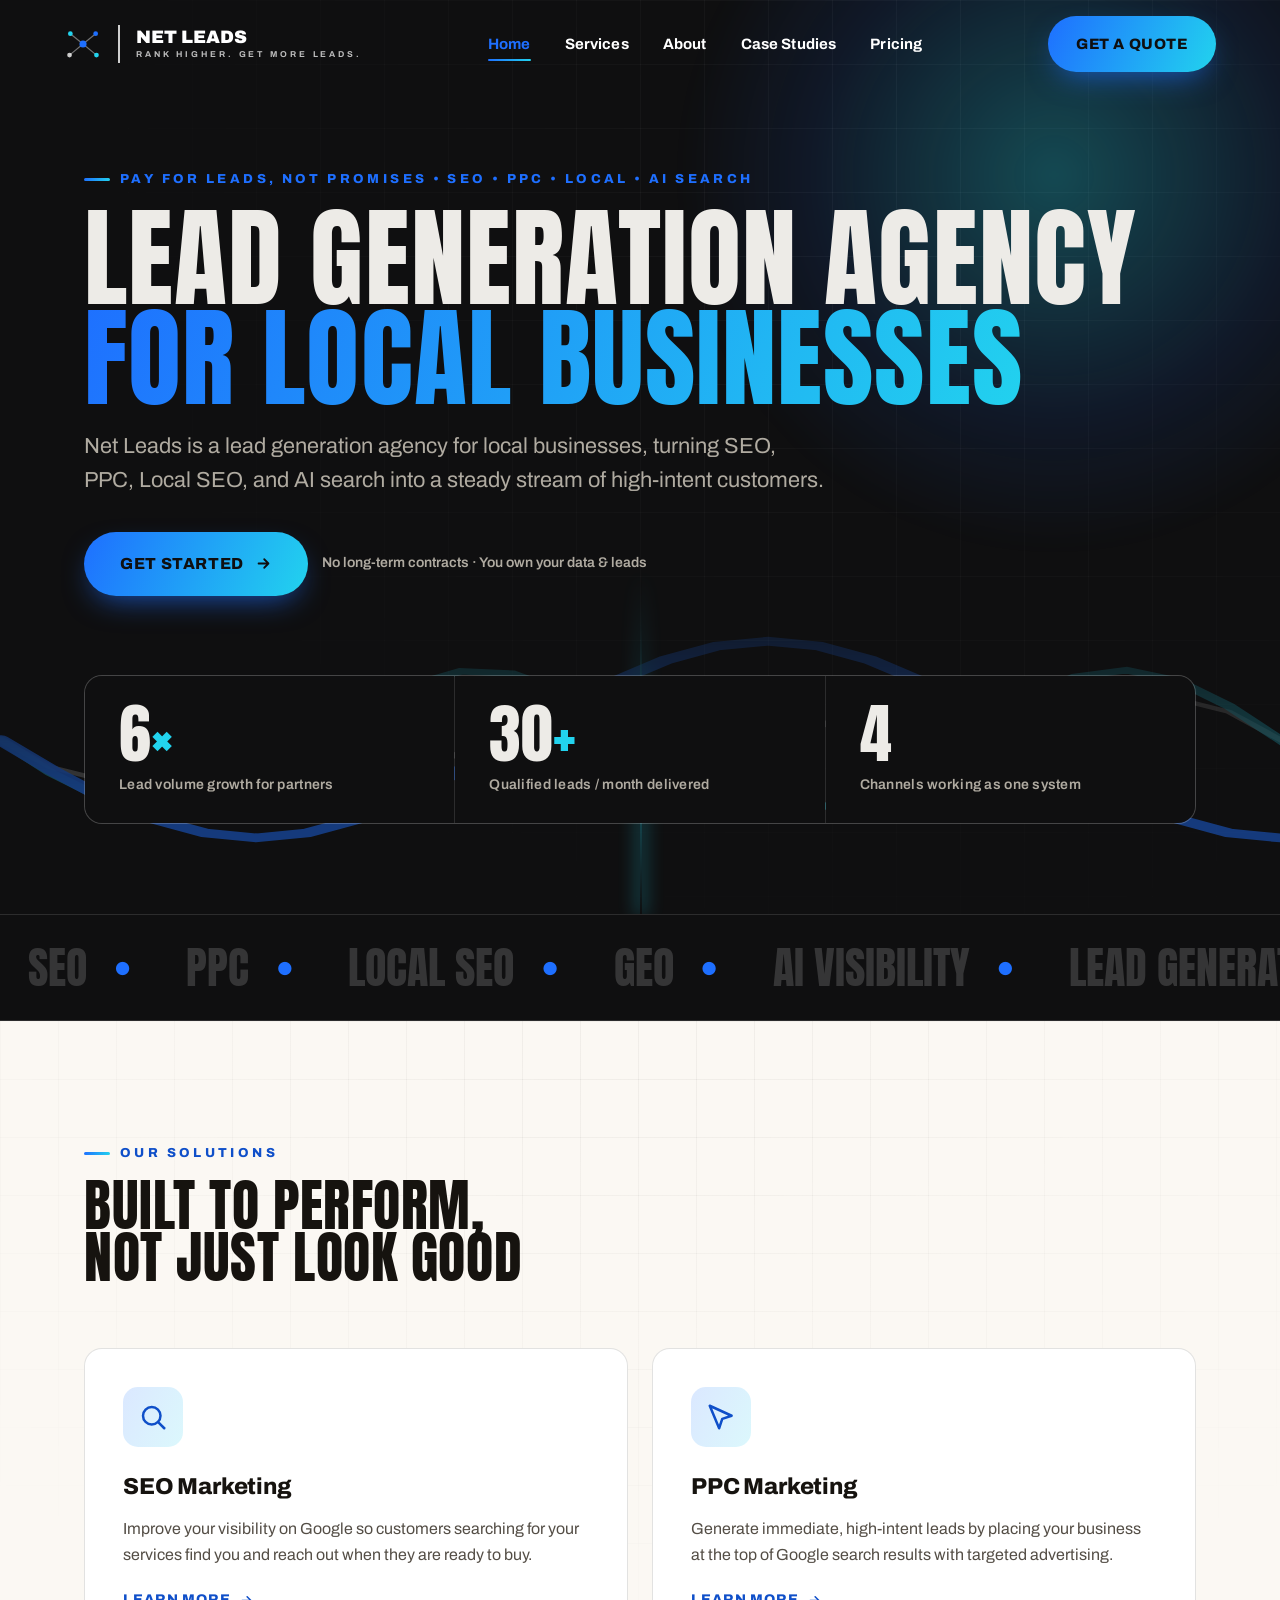
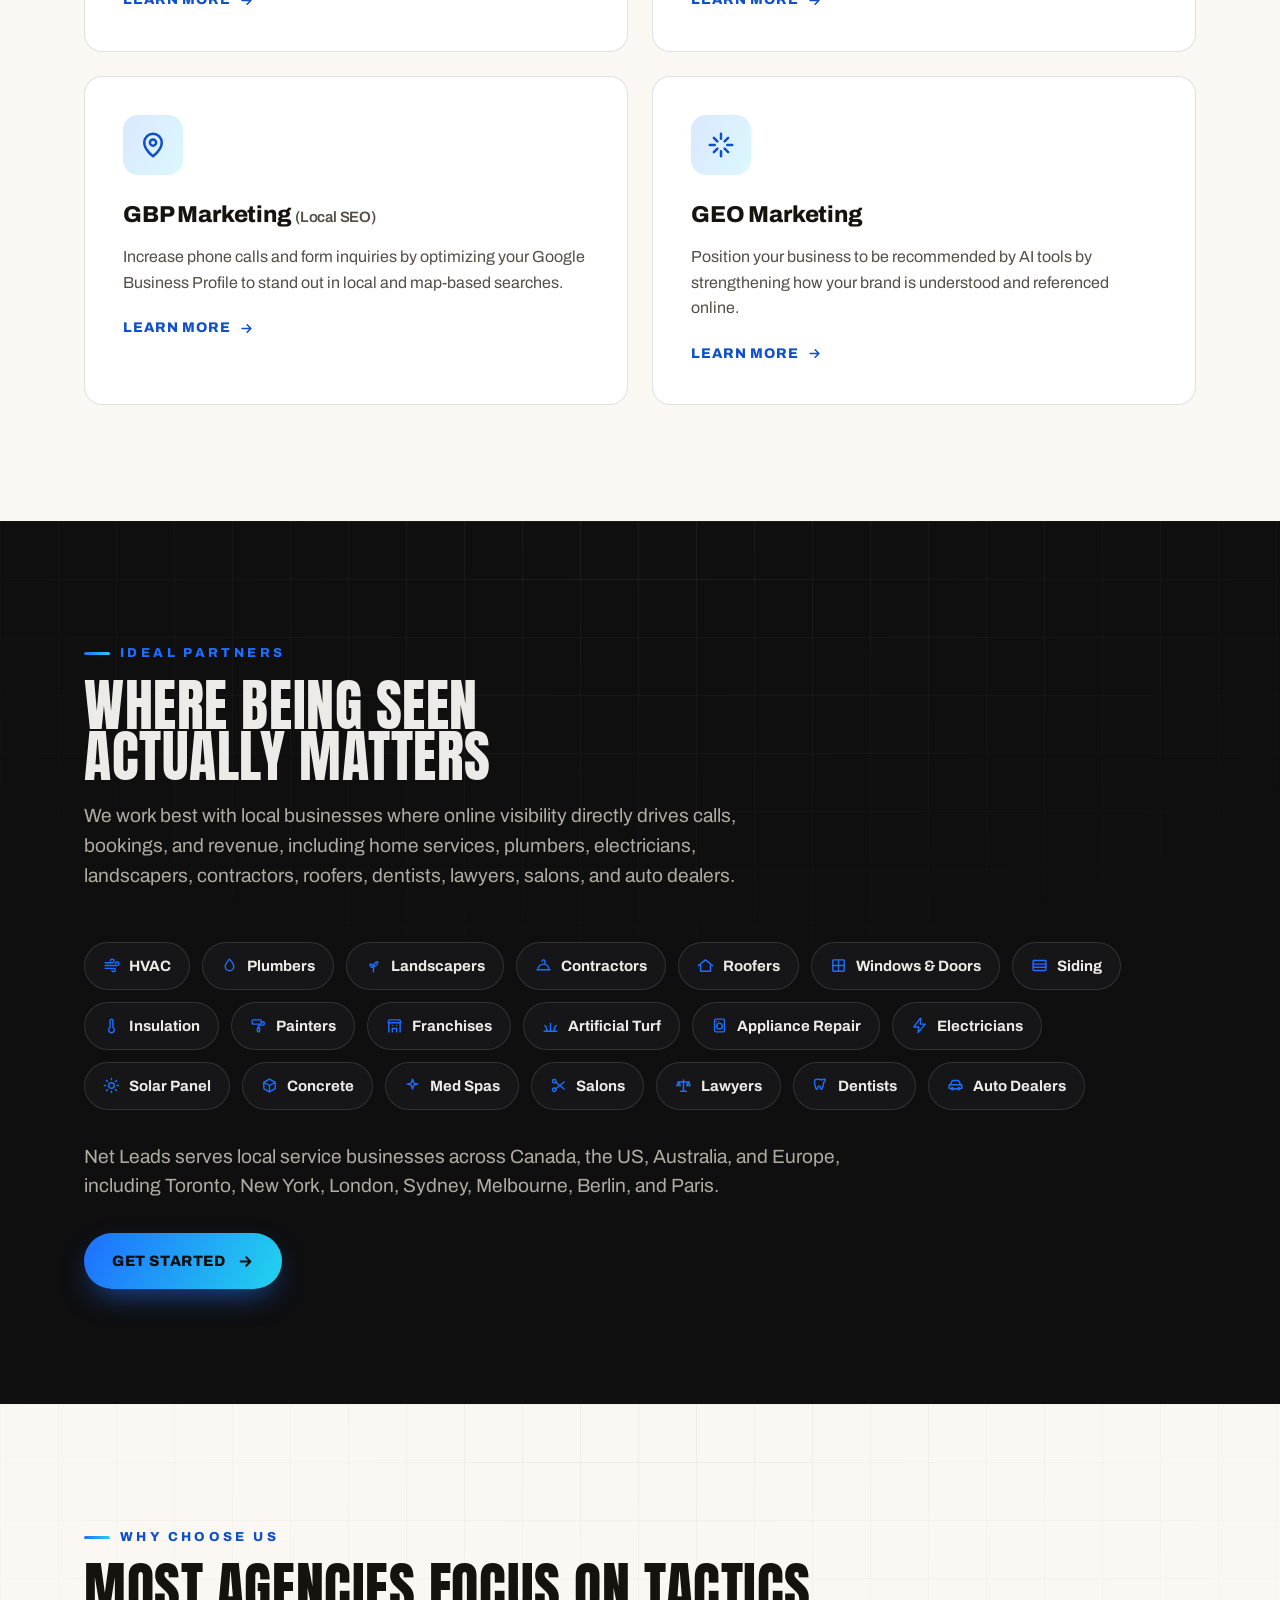
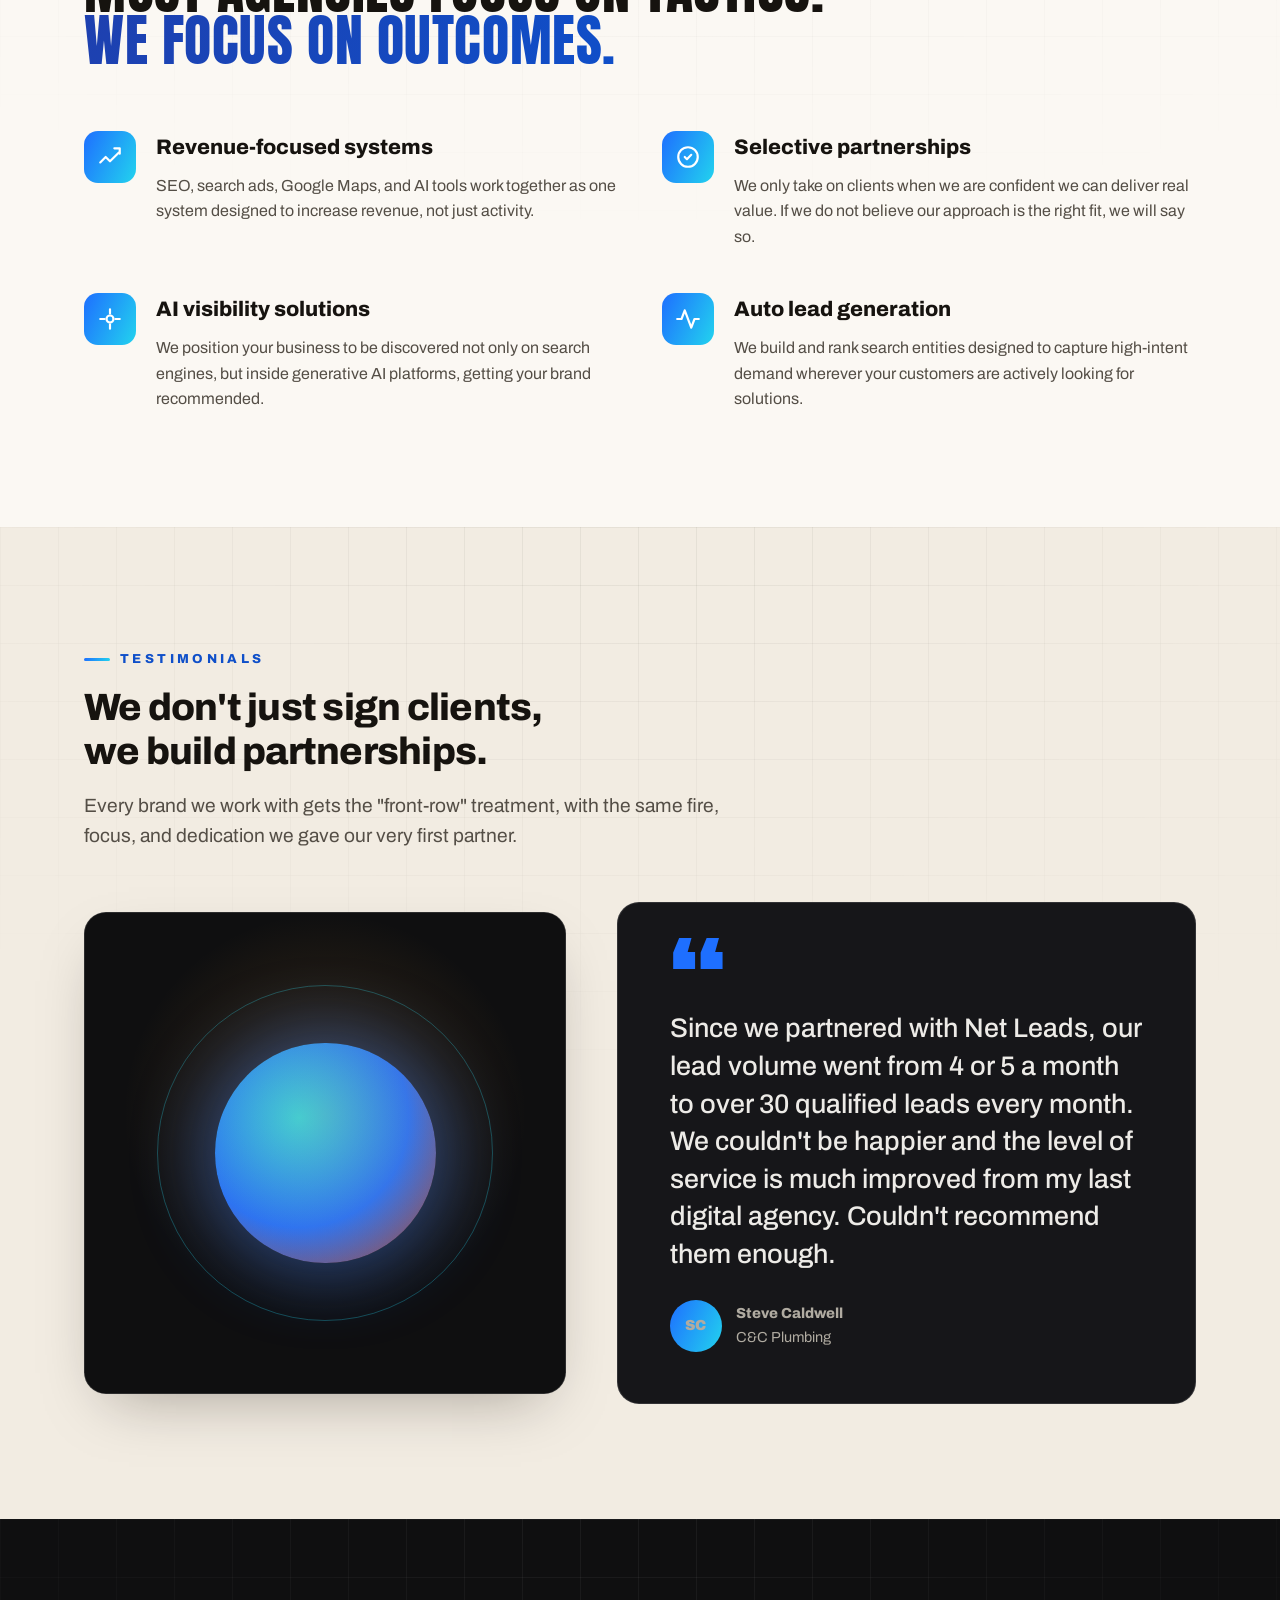
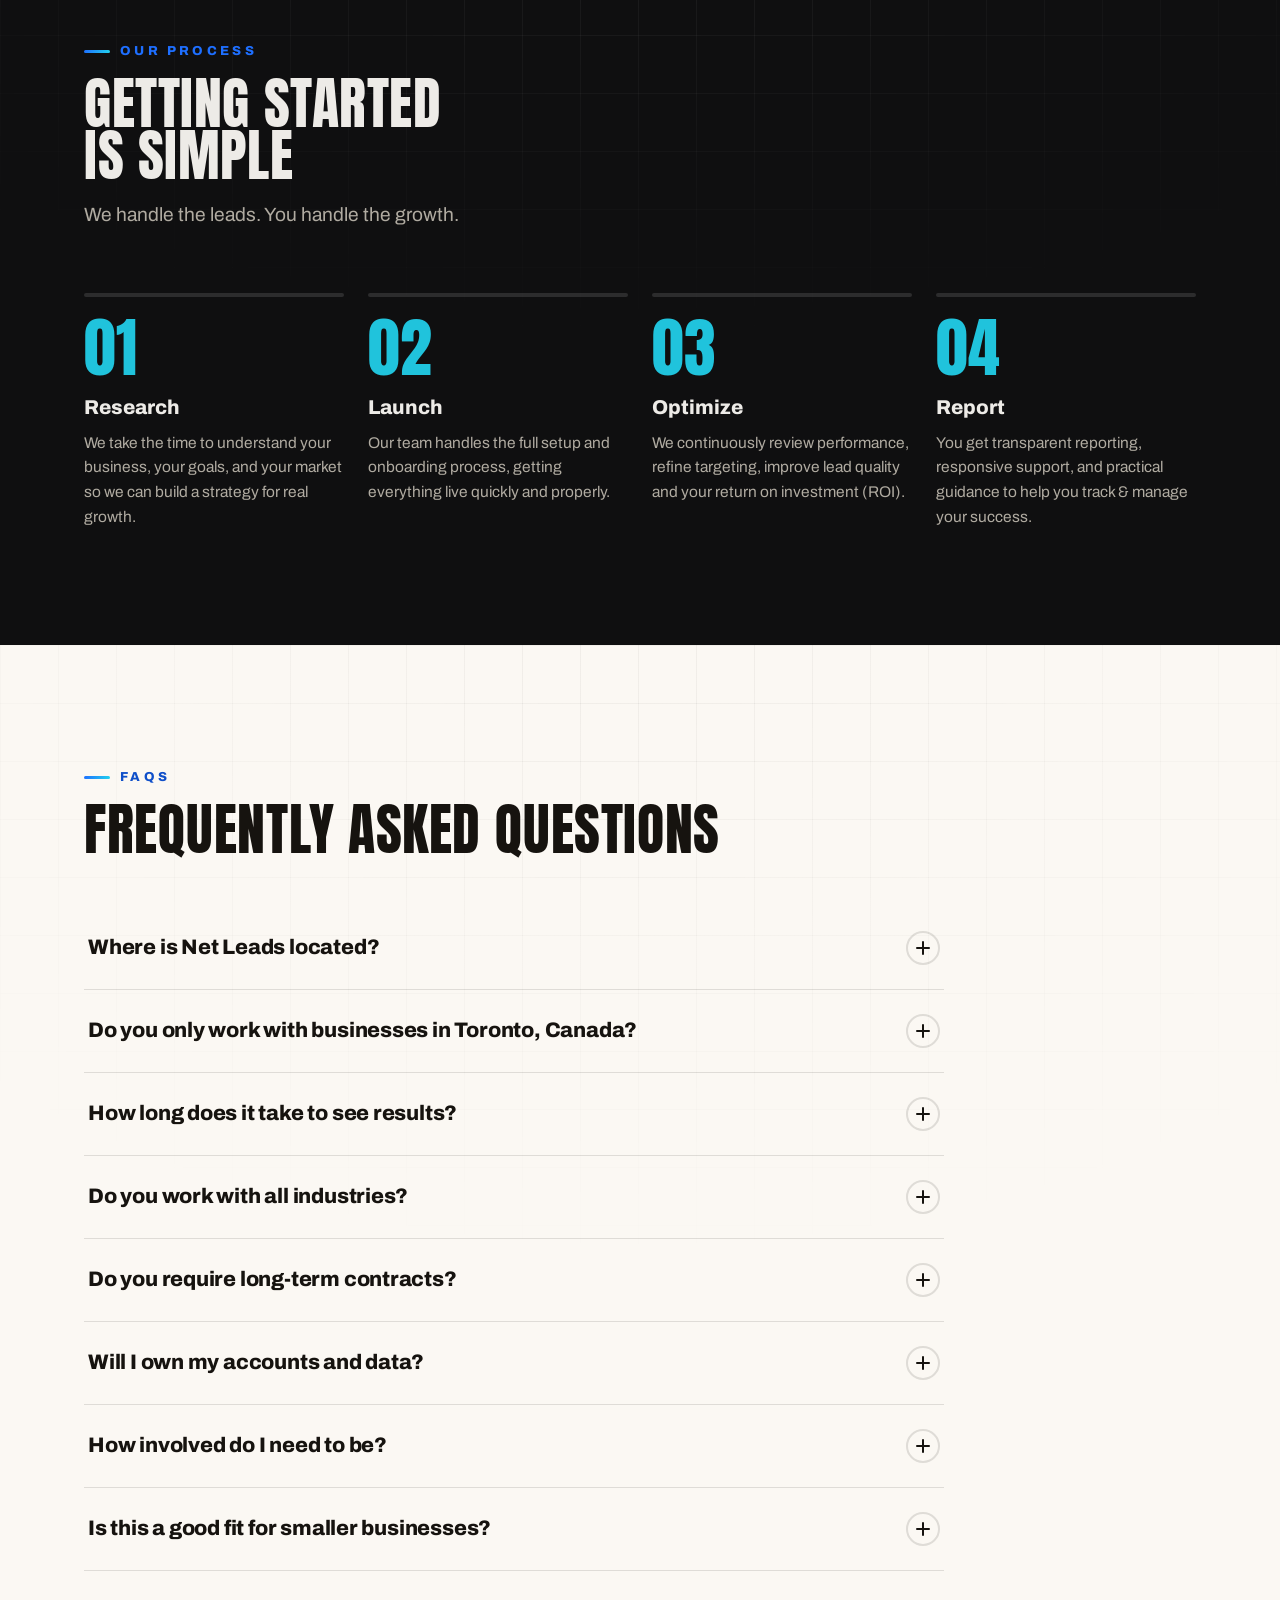
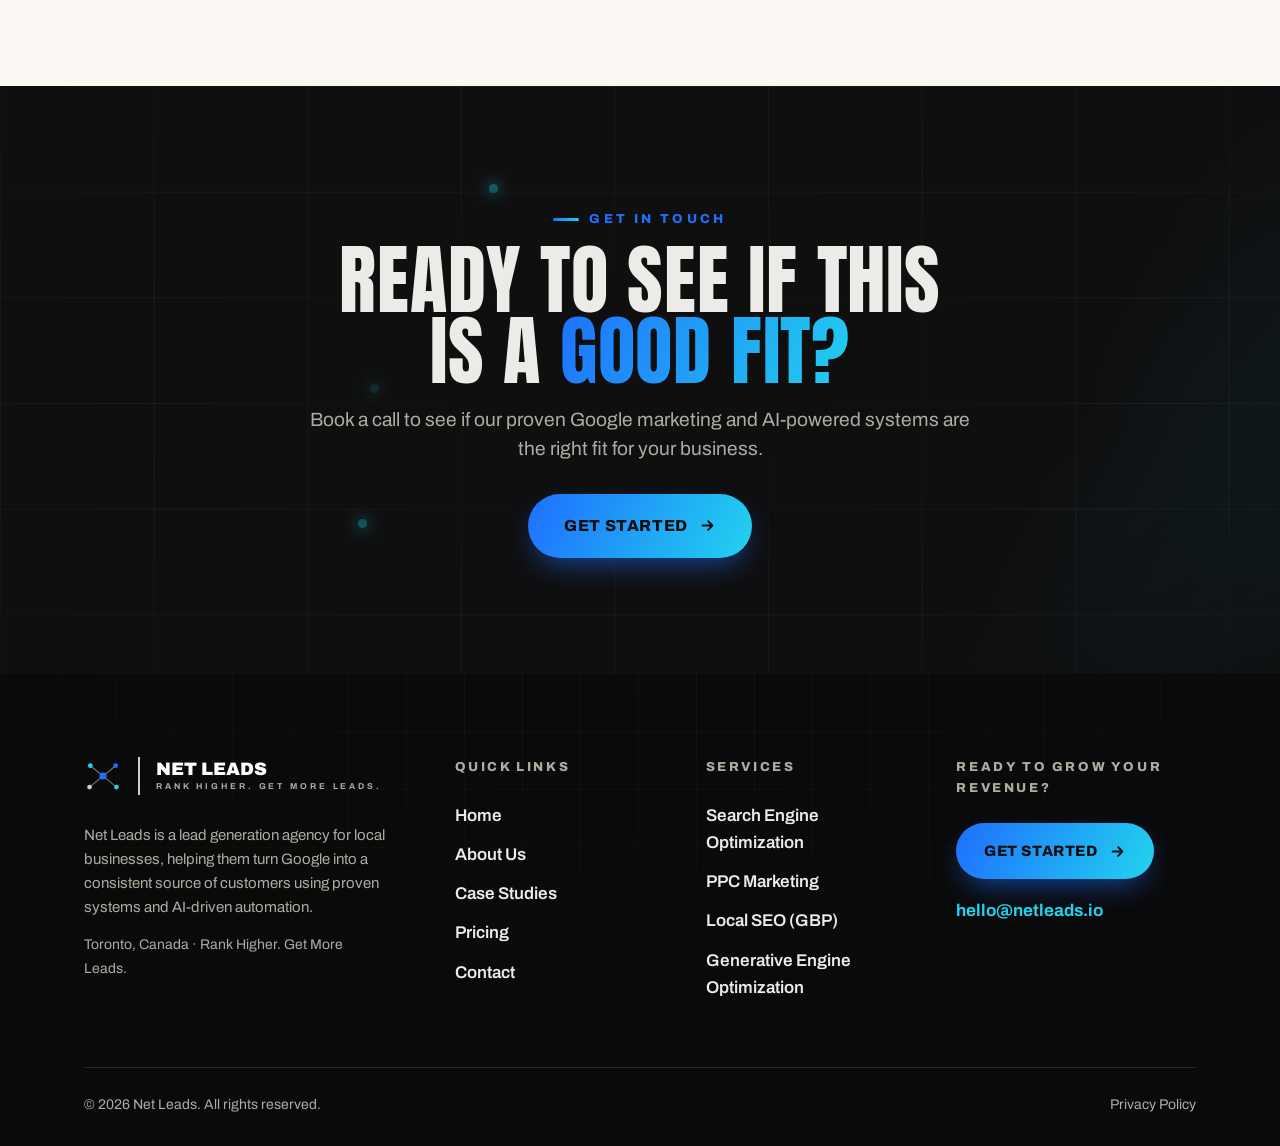
==== commit 7369db69: "Replace repeated subtitle with result-focused hook and refresh OG" ====
--- a/index.html
+++ b/index.html
@@ -40,7 +40,7 @@
     <span class="divider" aria-hidden="true"></span>
     <span class="lockup">
       <span class="name">Net Leads</span>
-      <span class="tagline">Where Qualified Leads Connect</span>
+      <span class="tagline">Rank Higher. Get More Leads.</span>
     </span>
   </a>
   <nav class="nav__links" aria-label="Primary">
@@ -85,7 +85,7 @@
     <div class="hero__wave"><div class="creative" data-creative="wave"></div></div>
   </div>
   <div class="wrap hero__inner">
-    <span class="eyebrow" data-reveal>Lead Generation Agency For Local Businesses • SEO • PPC • Local • AI Search</span>
+    <span class="eyebrow" data-reveal>Pay For Leads, Not Promises • SEO • PPC • Local • AI Search</span>
     <h1 class="display h-xxl" data-reveal data-d="1">Lead Generation Agency<br /><span class="grad-text">For Local Businesses</span></h1>
     <p class="lead" data-reveal data-d="2">Net Leads is a lead generation agency for local businesses, turning SEO, PPC, Local SEO, and AI search into a steady stream of high-intent customers.</p>
     <div class="hero__cta" data-reveal data-d="3">
@@ -350,10 +350,10 @@
         <a class="logo" href="/" style="color:#fff" aria-label="Net Leads home">
           <span class="netmark" aria-hidden="true"><svg viewBox="0 0 48 48" fill="none"><line class="nm-l" x1="24" y1="24" x2="8" y2="11"/><line class="nm-l" x1="24" y1="24" x2="40" y2="11"/><line class="nm-l" x1="24" y1="24" x2="7" y2="38"/><line class="nm-l" x1="24" y1="24" x2="41" y2="38"/><circle class="nm-s s1" cx="8" cy="11" r="3"/><circle class="nm-s s2" cx="40" cy="11" r="3"/><circle class="nm-s s3" cx="7" cy="38" r="3"/><circle class="nm-s s4" cx="41" cy="38" r="3"/><circle class="nm-c" cx="24" cy="24" r="4.5"/></svg></span>
           <span class="divider" aria-hidden="true"></span>
-          <span class="lockup"><span class="name">Net Leads</span><span class="tagline">Where Qualified Leads Connect</span></span>
+          <span class="lockup"><span class="name">Net Leads</span><span class="tagline">Rank Higher. Get More Leads.</span></span>
         </a>
         <p>Net Leads is a lead generation agency for local businesses, helping them turn Google into a consistent source of customers using proven systems and AI-driven automation.</p>
-        <p class="footer__nap" style="margin-top:14px;font-size:14px;line-height:1.7;color:var(--text-onink-mut)">Toronto, Canada &middot; Lead Generation For Local Businesses</p>
+        <p class="footer__nap" style="margin-top:14px;font-size:14px;line-height:1.7;color:var(--text-onink-mut)">Toronto, Canada &middot; Rank Higher. Get More Leads.</p>
       </div>
       <div class="footer__col">
         <h4>Quick Links</h4>
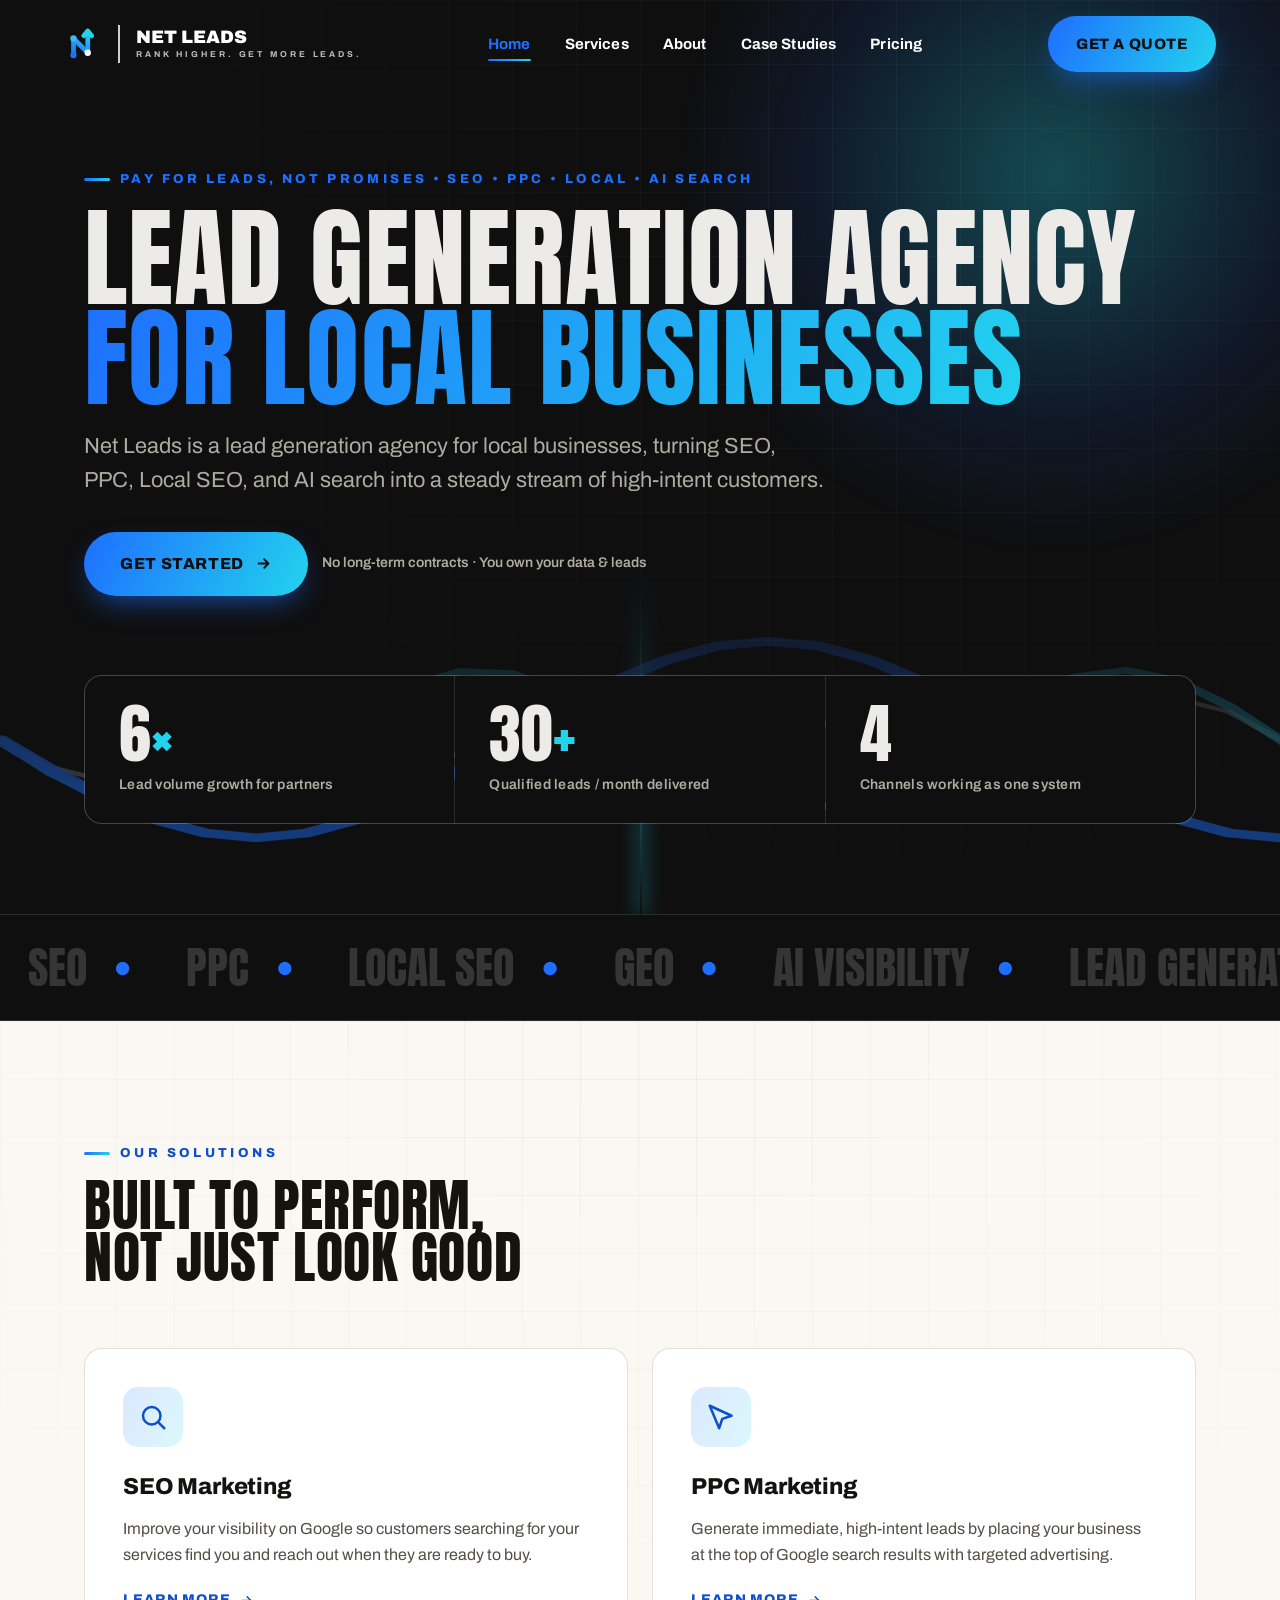
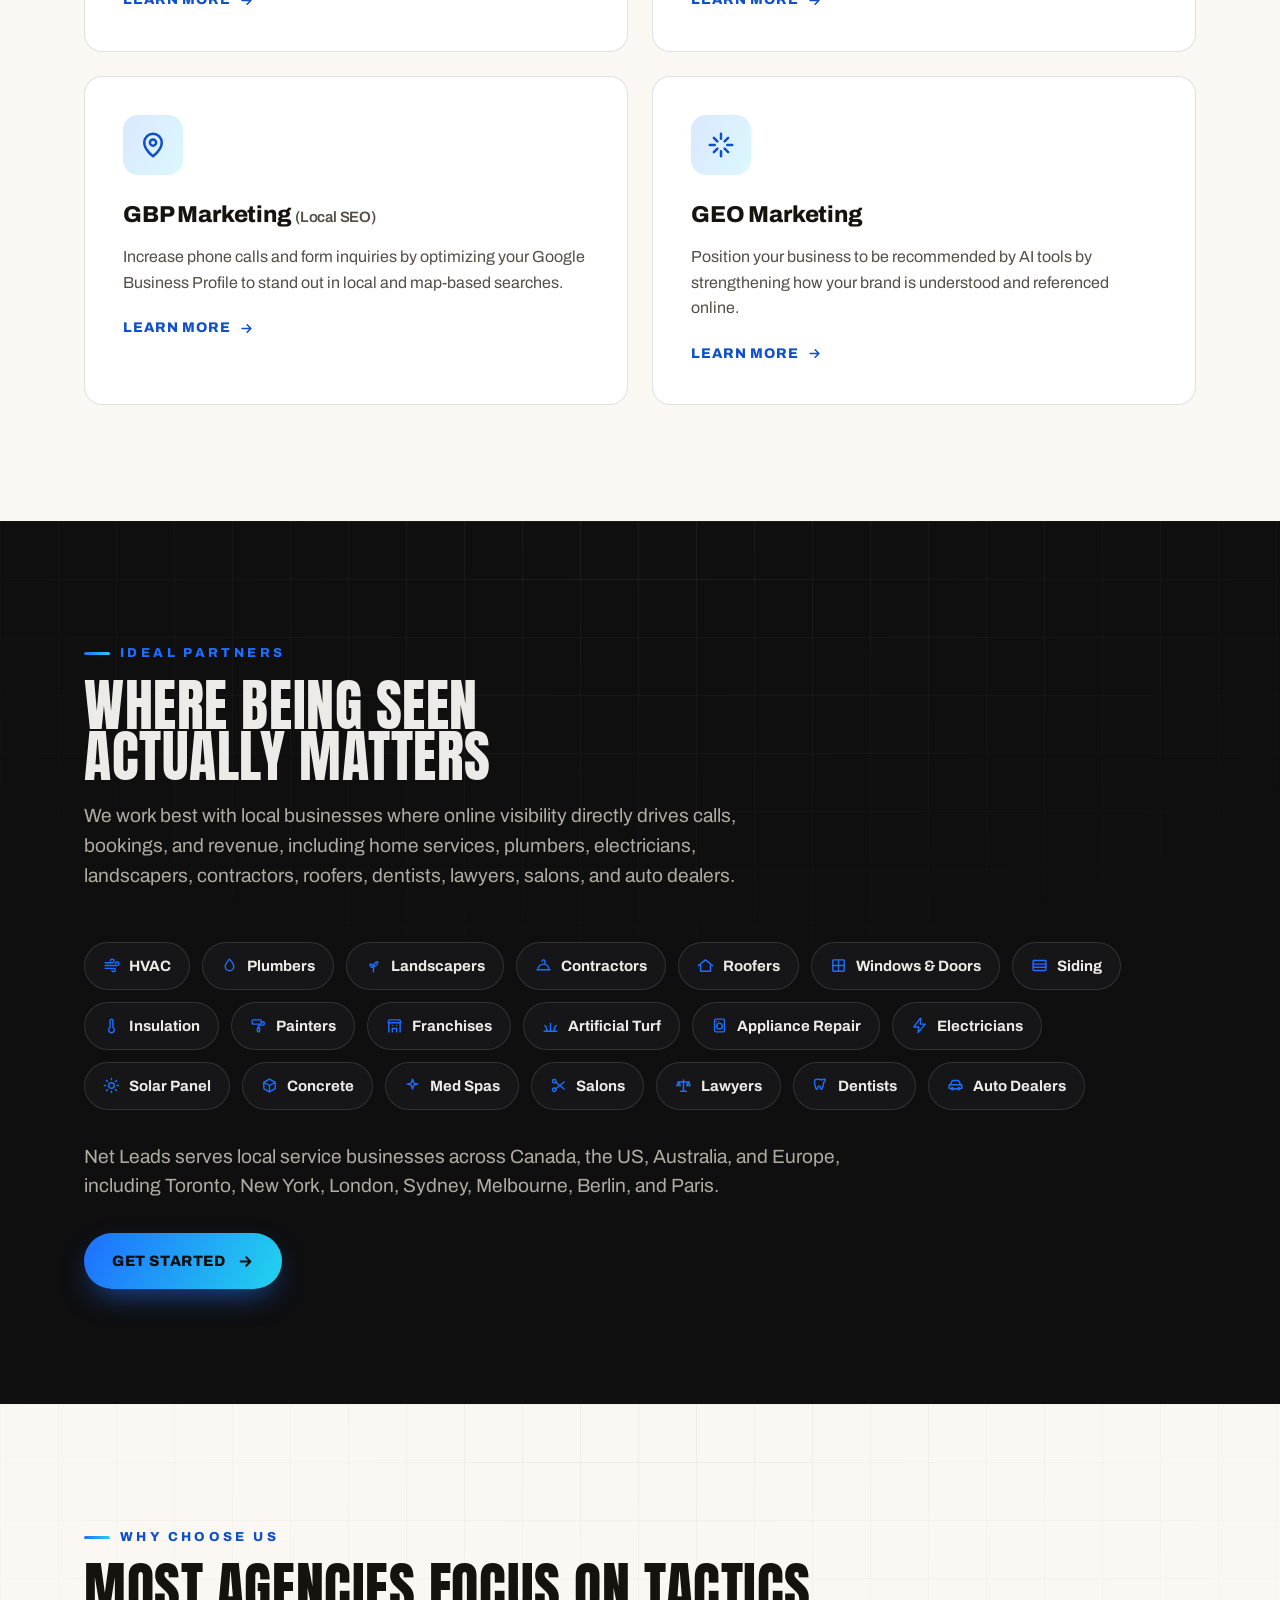
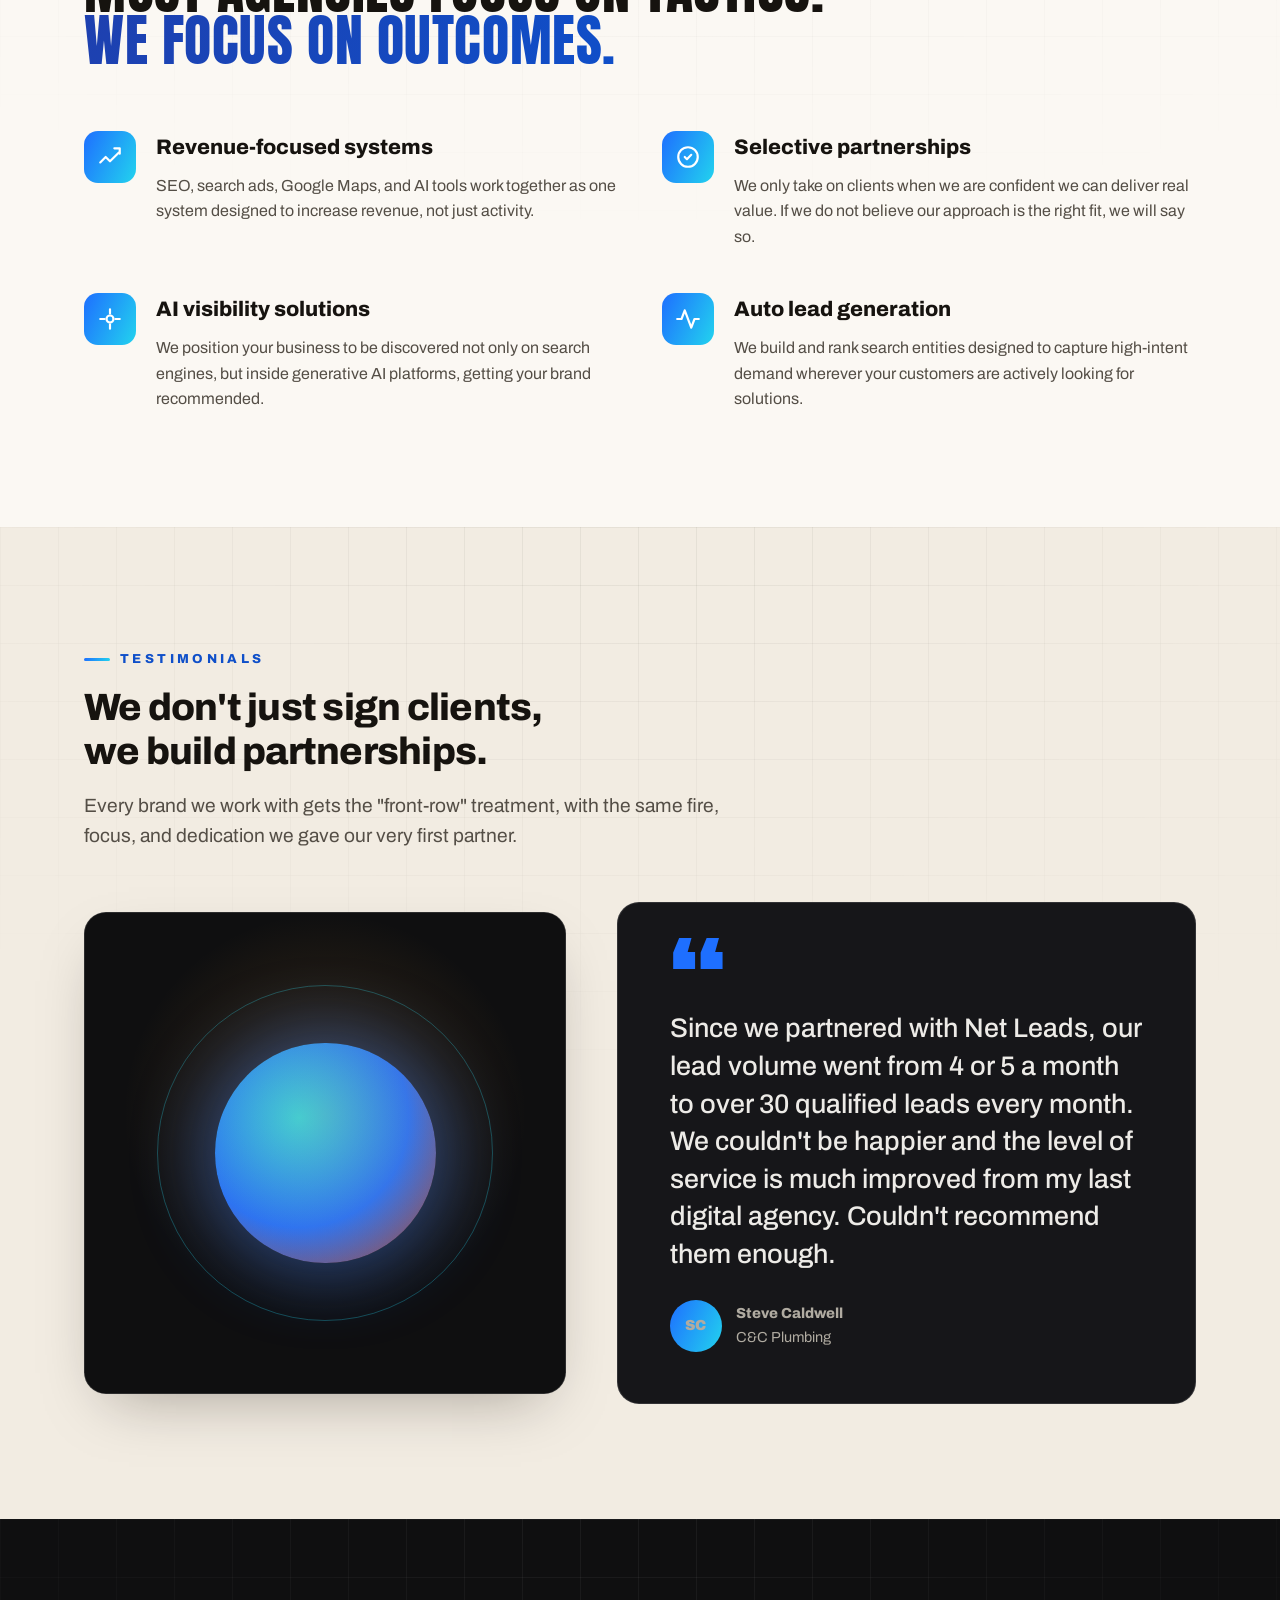
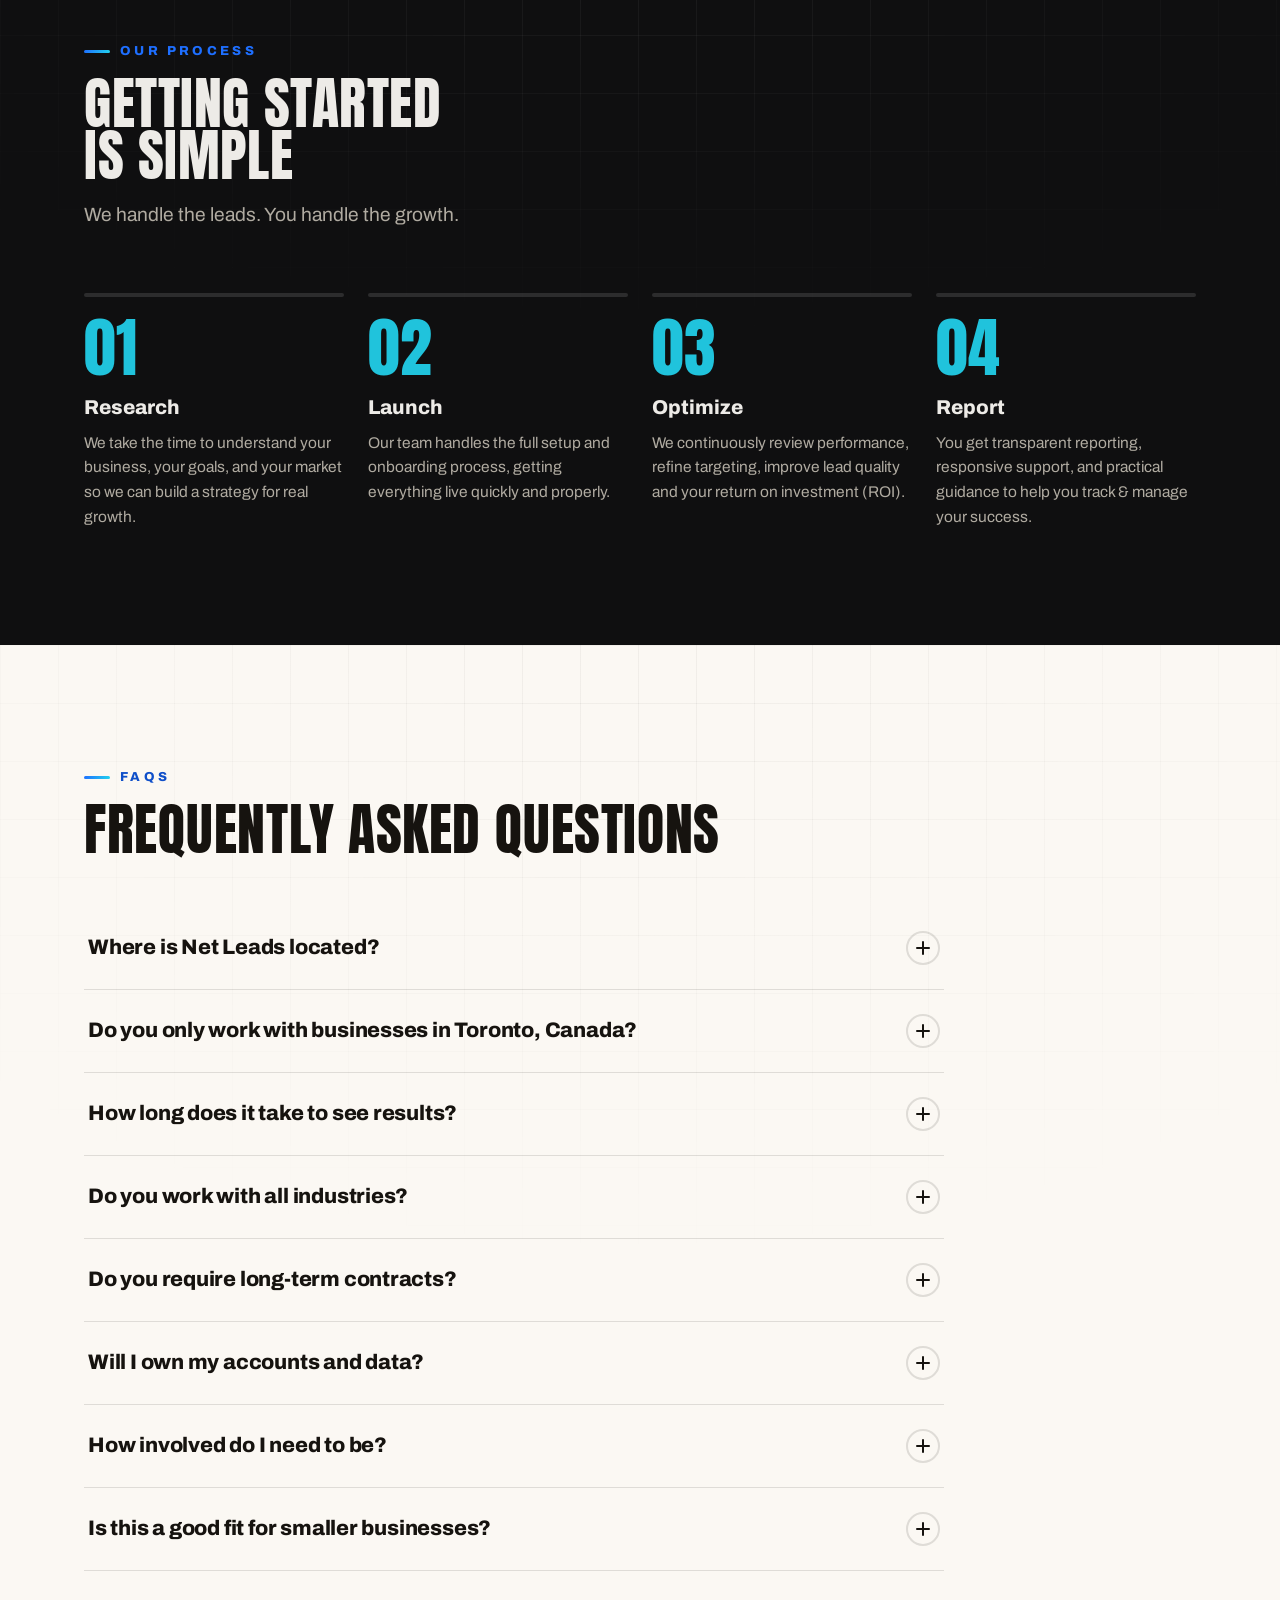
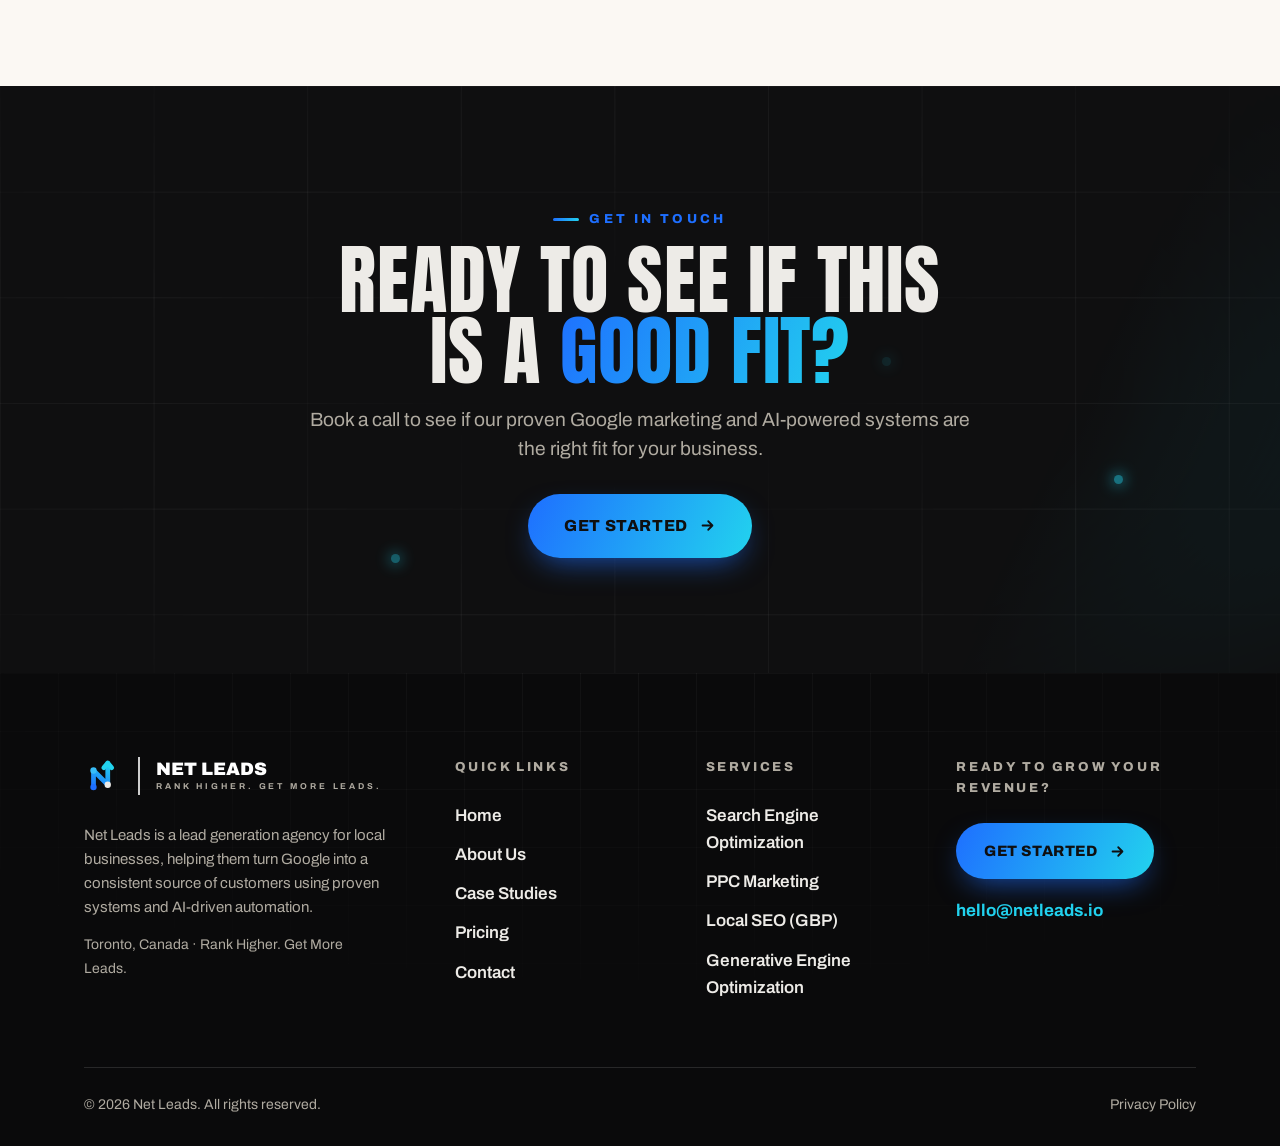
==== commit e04edd9b: "Implement refreshed Net Leads brand mark (N-rises-into-arrow) Replace the old network-nodes glyph wi" ====
--- a/index.html
+++ b/index.html
@@ -36,7 +36,7 @@
 <!-- ===================== NAV ===================== -->
 <header class="nav">
   <a class="logo" href="/" aria-label="Net Leads home">
-    <span class="netmark netmark--animate" aria-hidden="true"><svg viewBox="0 0 48 48" fill="none"><line class="nm-l" x1="24" y1="24" x2="8" y2="11"/><line class="nm-l" x1="24" y1="24" x2="40" y2="11"/><line class="nm-l" x1="24" y1="24" x2="7" y2="38"/><line class="nm-l" x1="24" y1="24" x2="41" y2="38"/><circle class="nm-s s1" cx="8" cy="11" r="3"/><circle class="nm-s s2" cx="40" cy="11" r="3"/><circle class="nm-s s3" cx="7" cy="38" r="3"/><circle class="nm-s s4" cx="41" cy="38" r="3"/><circle class="nm-c" cx="24" cy="24" r="4.5"/></svg></span>
+    <span class="netmark netmark--animate" aria-hidden="true"><svg viewBox="0 0 96 96" fill="none"><defs><linearGradient id="nlgNav" x1="24" y1="80" x2="60" y2="14" gradientUnits="userSpaceOnUse"><stop stop-color="#1E6FFF"/><stop offset="1" stop-color="#22D3EE"/></linearGradient></defs><path d="M24 76 V34 L60 70 V16" stroke="url(#nlgNav)" stroke-width="12" stroke-linecap="round" stroke-linejoin="round"/><path d="M50 27 L60 15 L70 27" stroke="#22D3EE" stroke-width="12" stroke-linecap="round" stroke-linejoin="round"/><circle class="nl-d1" cx="24" cy="76" r="8" fill="#1E6FFF"/><circle class="nl-d2" cx="24" cy="34" r="8" fill="#38BDF8"/><circle class="nl-d3" cx="60" cy="70" r="8" fill="currentColor"/></svg></span>
     <span class="divider" aria-hidden="true"></span>
     <span class="lockup">
       <span class="name">Net Leads</span>
@@ -348,7 +348,7 @@
     <div class="footer__top">
       <div class="footer__brand">
         <a class="logo" href="/" style="color:#fff" aria-label="Net Leads home">
-          <span class="netmark" aria-hidden="true"><svg viewBox="0 0 48 48" fill="none"><line class="nm-l" x1="24" y1="24" x2="8" y2="11"/><line class="nm-l" x1="24" y1="24" x2="40" y2="11"/><line class="nm-l" x1="24" y1="24" x2="7" y2="38"/><line class="nm-l" x1="24" y1="24" x2="41" y2="38"/><circle class="nm-s s1" cx="8" cy="11" r="3"/><circle class="nm-s s2" cx="40" cy="11" r="3"/><circle class="nm-s s3" cx="7" cy="38" r="3"/><circle class="nm-s s4" cx="41" cy="38" r="3"/><circle class="nm-c" cx="24" cy="24" r="4.5"/></svg></span>
+          <span class="netmark" aria-hidden="true"><svg viewBox="0 0 96 96" fill="none"><defs><linearGradient id="nlgFoot" x1="24" y1="80" x2="60" y2="14" gradientUnits="userSpaceOnUse"><stop stop-color="#1E6FFF"/><stop offset="1" stop-color="#22D3EE"/></linearGradient></defs><path d="M24 76 V34 L60 70 V16" stroke="url(#nlgFoot)" stroke-width="12" stroke-linecap="round" stroke-linejoin="round"/><path d="M50 27 L60 15 L70 27" stroke="#22D3EE" stroke-width="12" stroke-linecap="round" stroke-linejoin="round"/><circle cx="24" cy="76" r="8" fill="#1E6FFF"/><circle cx="24" cy="34" r="8" fill="#38BDF8"/><circle cx="60" cy="70" r="8" fill="#EDEBE7"/></svg></span>
           <span class="divider" aria-hidden="true"></span>
           <span class="lockup"><span class="name">Net Leads</span><span class="tagline">Rank Higher. Get More Leads.</span></span>
         </a>
--- a/styles.css
+++ b/styles.css
@@ -135,31 +135,24 @@
   50%      { transform: scale(1.045); box-shadow: 0 16px 44px -8px rgba(34,211,238,.95); }
 }
 
-/* ---------- equalizer logo ---------- */
+/* ---------- logo mark ---------- */
 .logo { display: inline-flex; align-items: center; gap: 16px; }
-/* network-nodes logo mark (Net Leads brand glyph — replaces the Headbanger audio-equalizer) */
+/* Net Leads mark — the "N" that rises into a growth arrow. Colors are baked
+   into each inline SVG (the nav mark adapts its accent dot via currentColor);
+   CSS here only handles sizing and a subtle idle animation. */
 .netmark { width: 38px; height: 38px; display: inline-flex; align-items: center; }
-.netmark svg { width: 100%; height: 100%; }
-.netmark .nm-l { stroke: currentColor; stroke-width: 1.4; opacity: .42; }
-.netmark .nm-c { fill: var(--orange); }
-.netmark .s1   { fill: var(--amber); }
-.netmark .s2   { fill: var(--orange); }
-.netmark .s3   { fill: currentColor; opacity: .78; }
-.netmark .s4   { fill: var(--amber); }
+.netmark svg { width: 100%; height: 100%; overflow: visible; }
 .netmark--lg   { width: 64px; height: 64px; }
-.netmark--lg .nm-l { stroke-width: 2; }
 
 @media (prefers-reduced-motion: no-preference) {
-  .netmark--animate .nm-c { animation: nmpulse 1.6s ease-in-out infinite;       transform-origin: 24px 24px; transform-box: fill-box; }
-  .netmark--animate .s1  { animation: nmpulse 1.6s ease-in-out infinite -.4s;   transform-origin: 8px  11px; transform-box: fill-box; }
-  .netmark--animate .s2  { animation: nmpulse 1.6s ease-in-out infinite -.8s;   transform-origin: 40px 11px; transform-box: fill-box; }
-  .netmark--animate .s3  { animation: nmpulse 1.6s ease-in-out infinite -1.0s;  transform-origin: 7px  38px; transform-box: fill-box; }
-  .netmark--animate .s4  { animation: nmpulse 1.6s ease-in-out infinite -.2s;   transform-origin: 41px 38px; transform-box: fill-box; }
-}
-/* nodes pulse in opacity + scale — reads as a live network hub */
-@keyframes nmpulse {
-  0%, 100% { opacity: .45; transform: scale(.82); }
-  50%      { opacity: 1;  transform: scale(1.12); }
+  .netmark--animate .nl-d1 { animation: nltwinkle 2.4s ease-in-out infinite;      transform-origin: center; transform-box: fill-box; }
+  .netmark--animate .nl-d2 { animation: nltwinkle 2.4s ease-in-out infinite -.8s; transform-origin: center; transform-box: fill-box; }
+  .netmark--animate .nl-d3 { animation: nltwinkle 2.4s ease-in-out infinite -1.6s; transform-origin: center; transform-box: fill-box; }
+}
+/* the three accent dots twinkle in sequence — reads as live, climbing momentum */
+@keyframes nltwinkle {
+  0%, 100% { opacity: 1; }
+  50%      { opacity: .5; }
 }
 
 .logo .lockup { display: flex; flex-direction: column; line-height: 1; }
